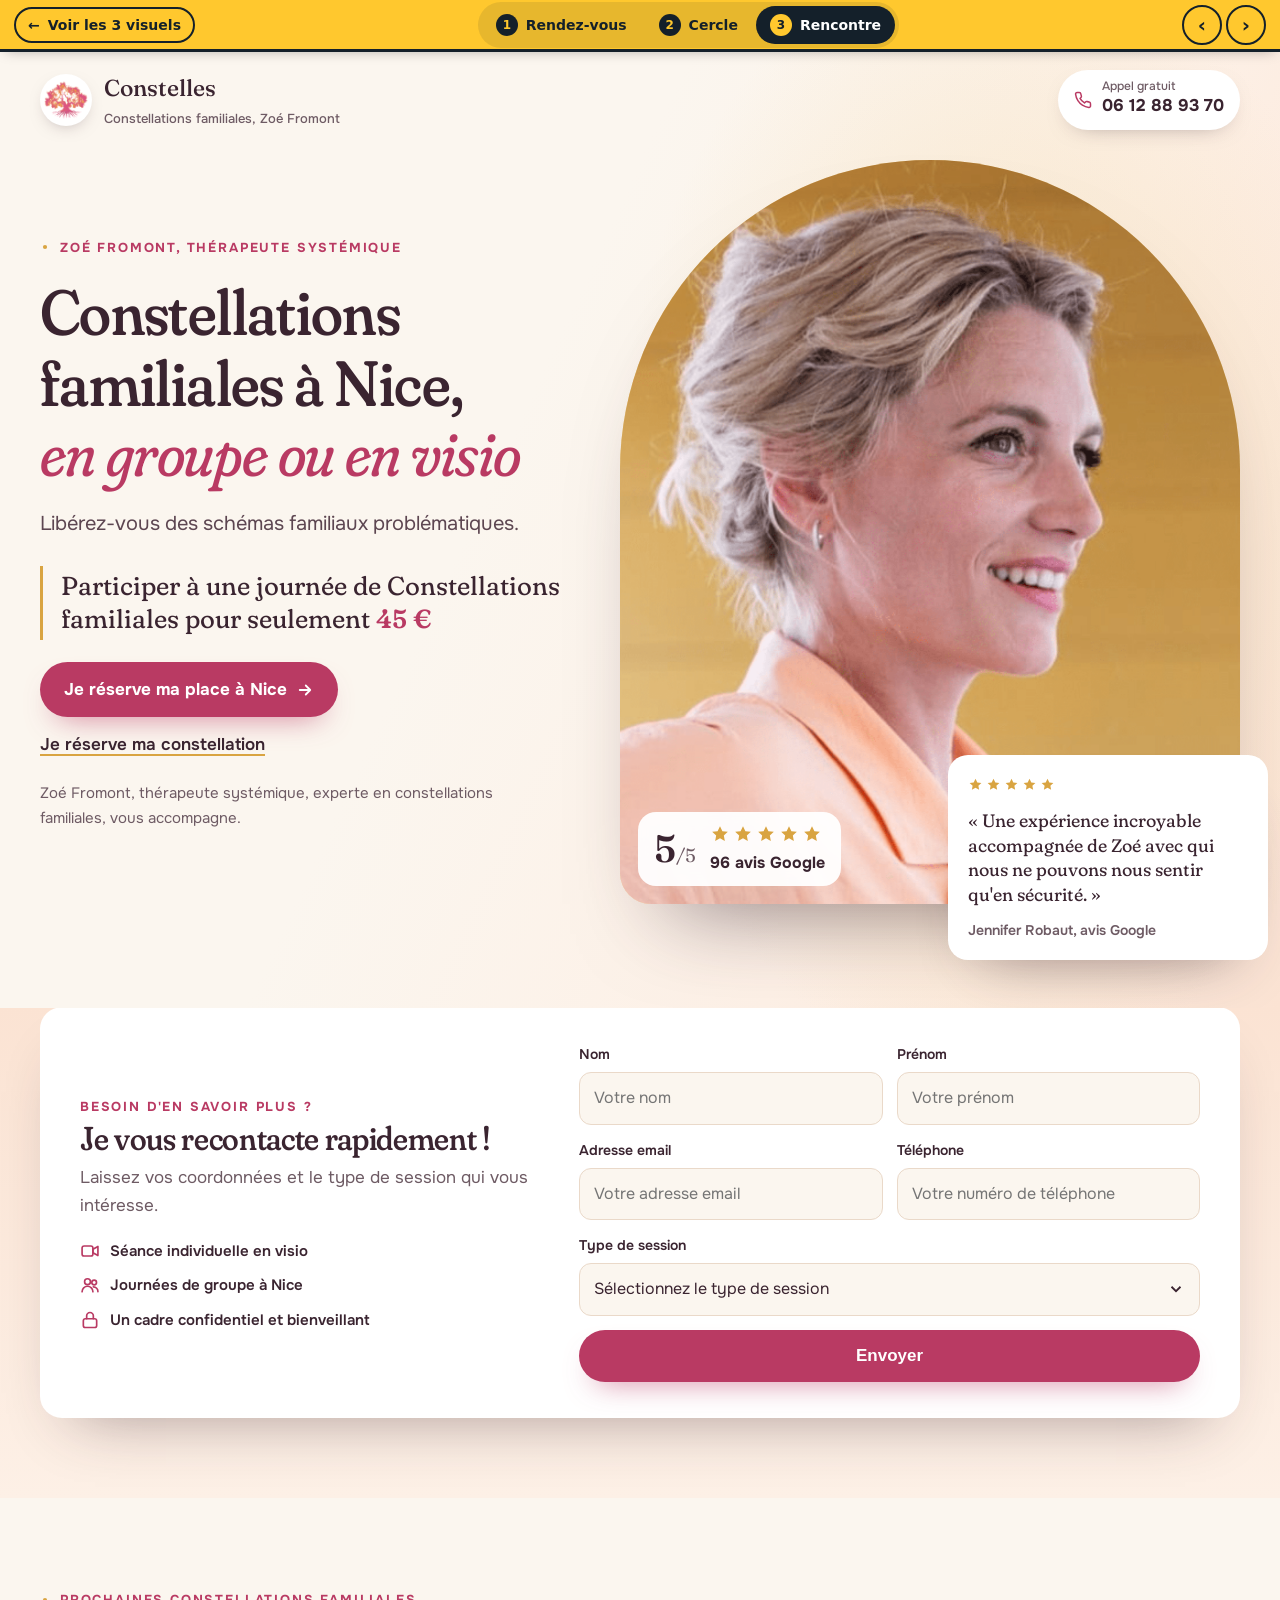
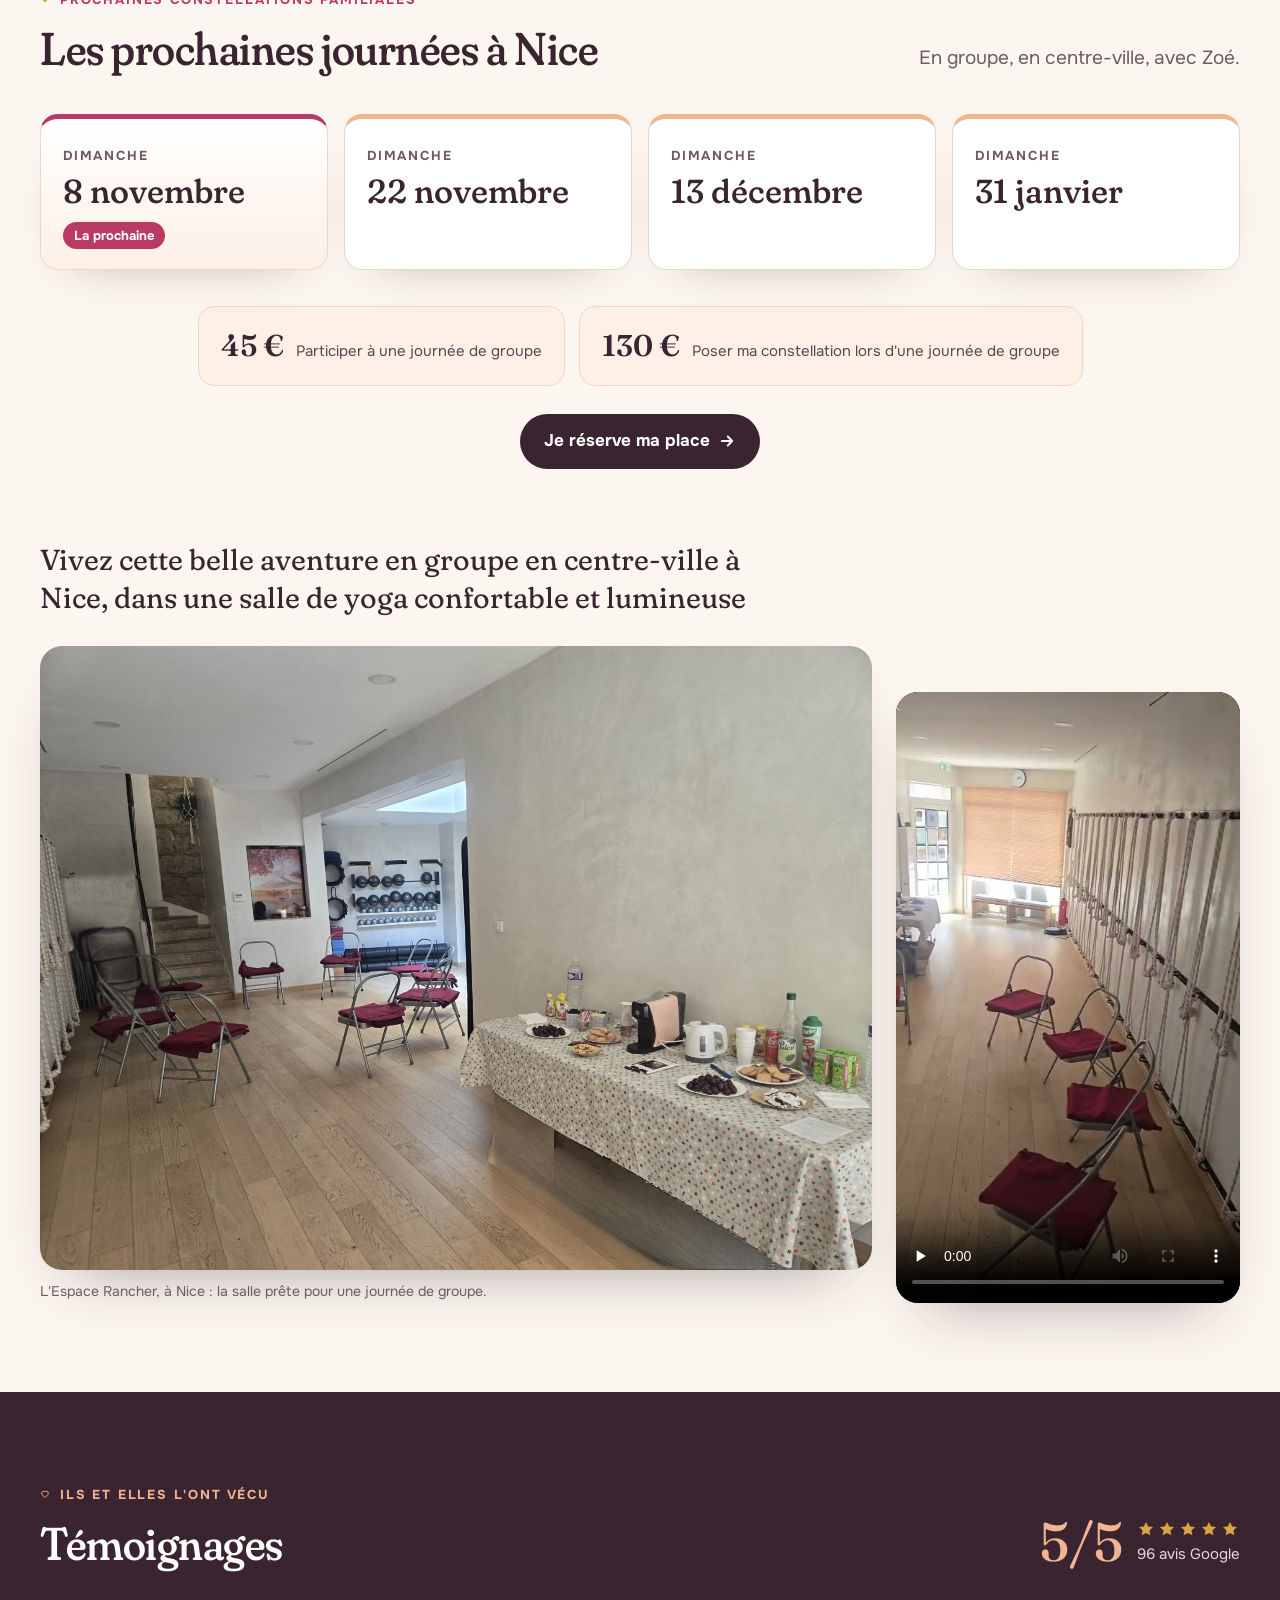
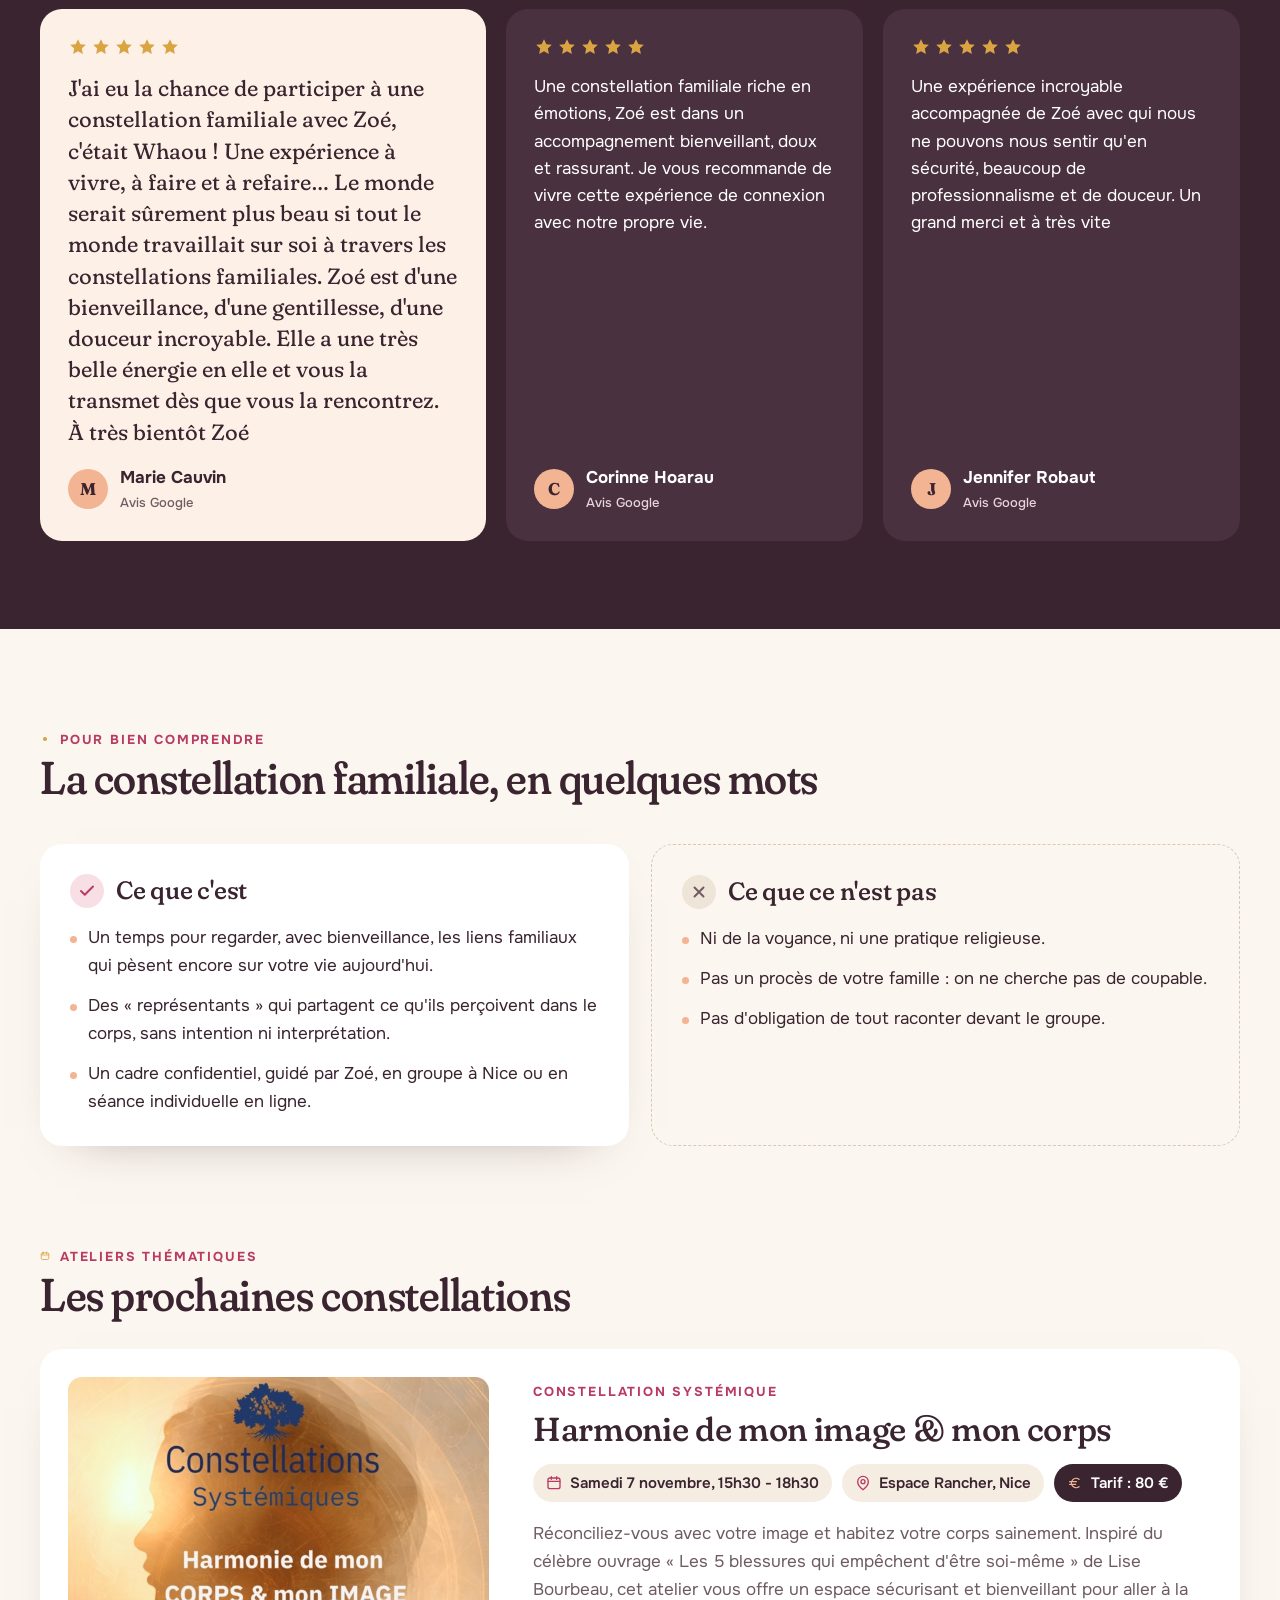
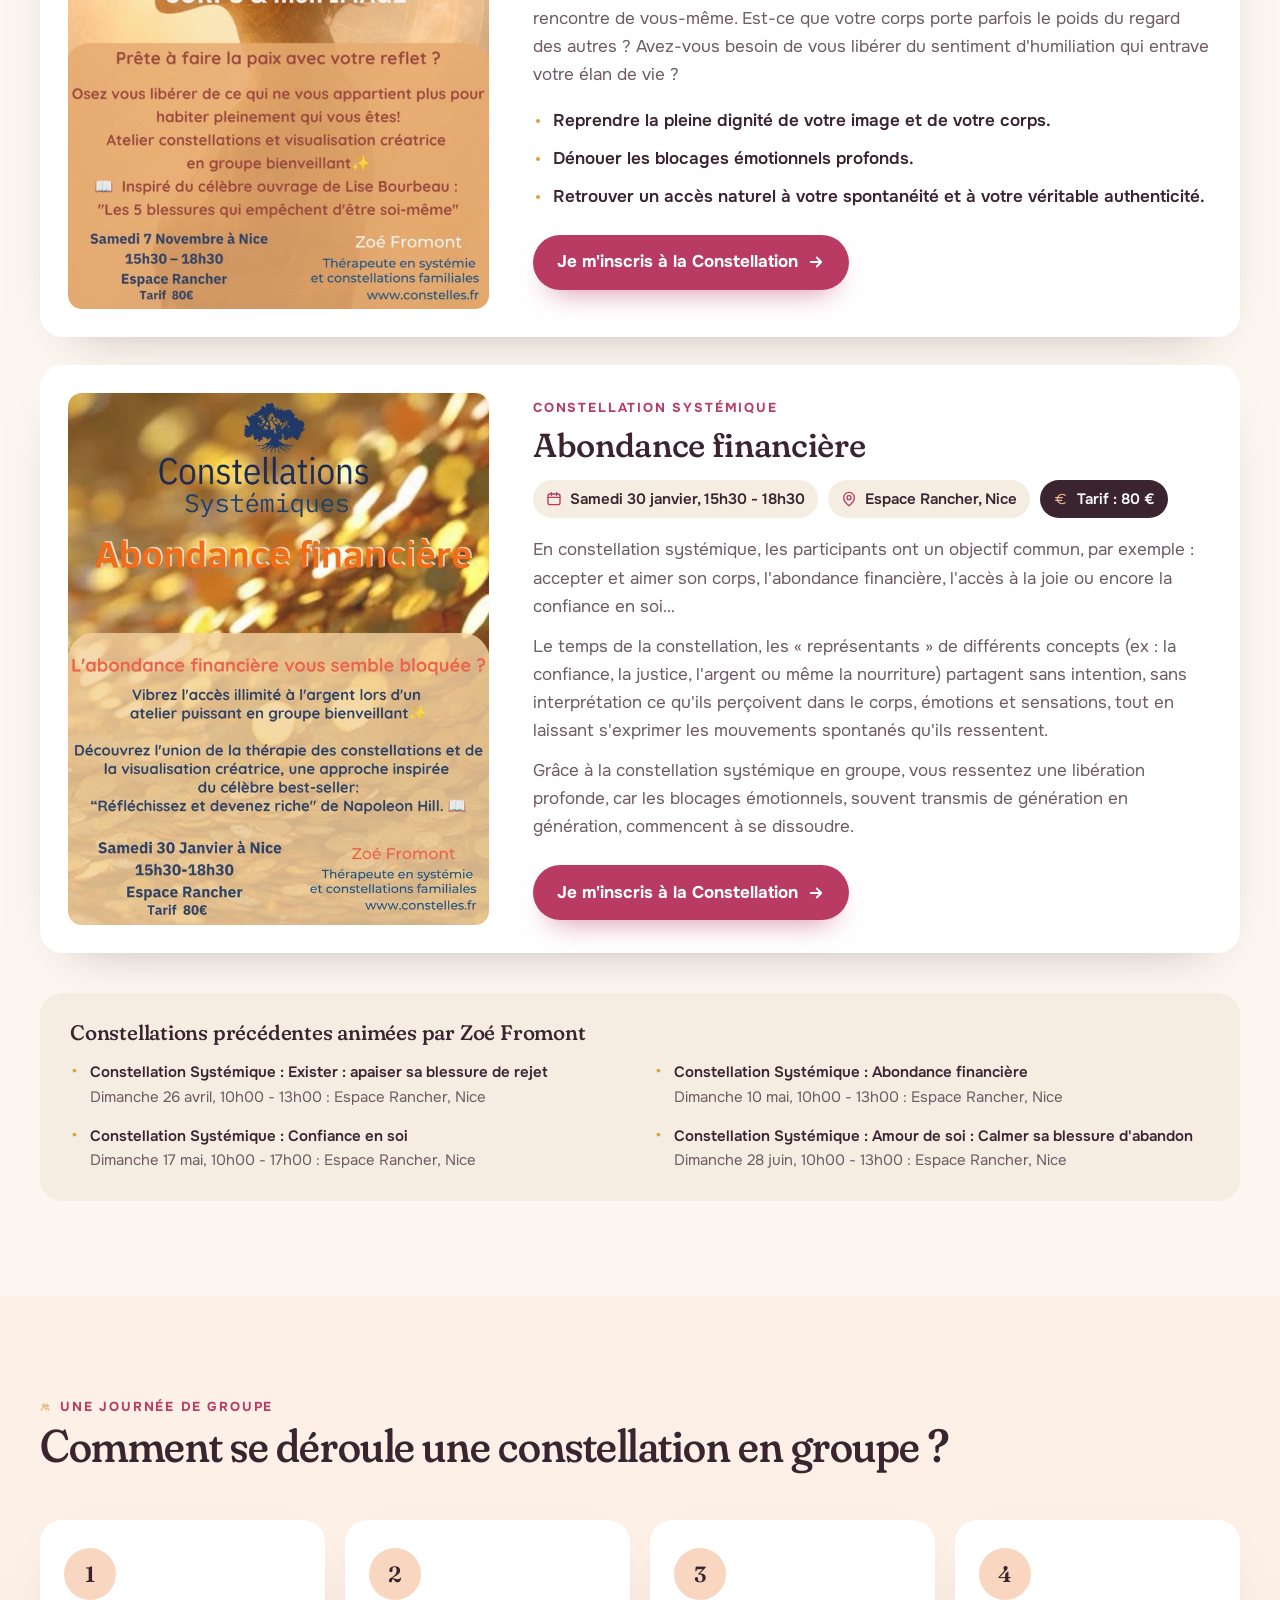
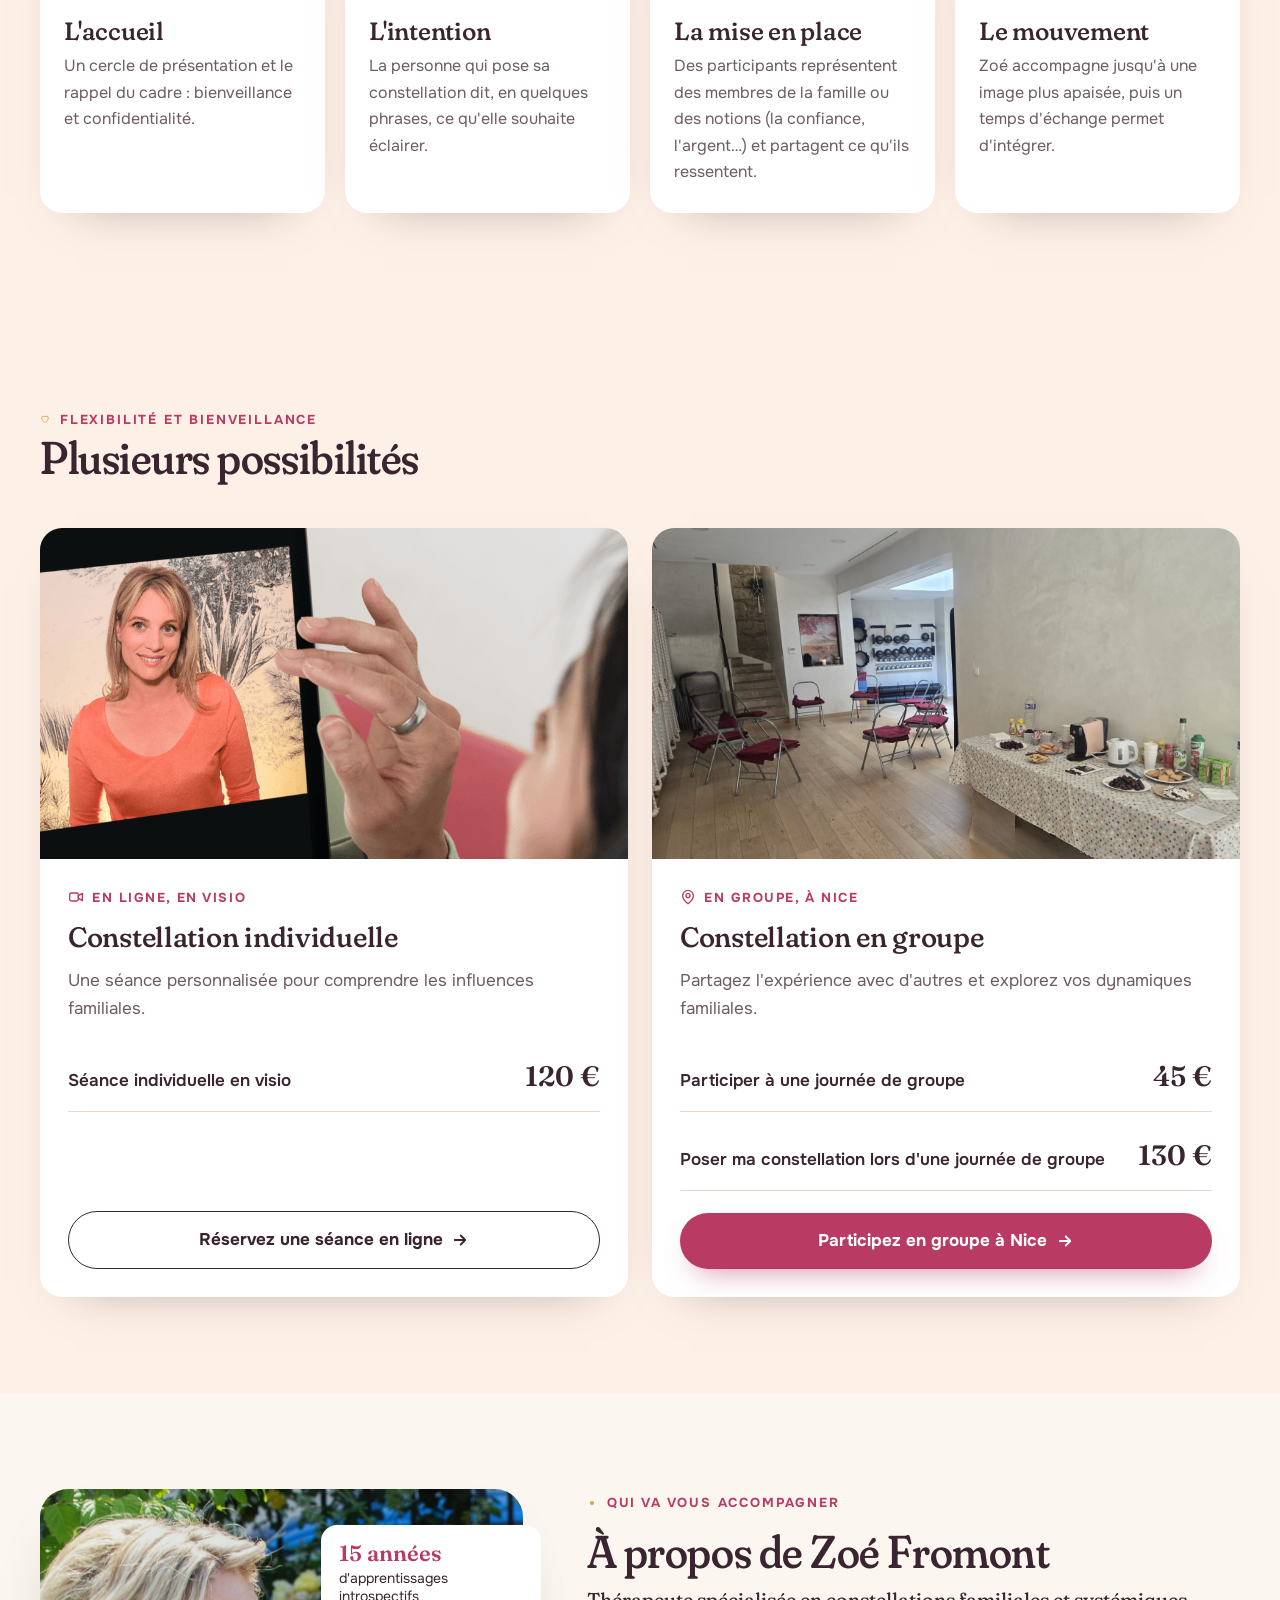
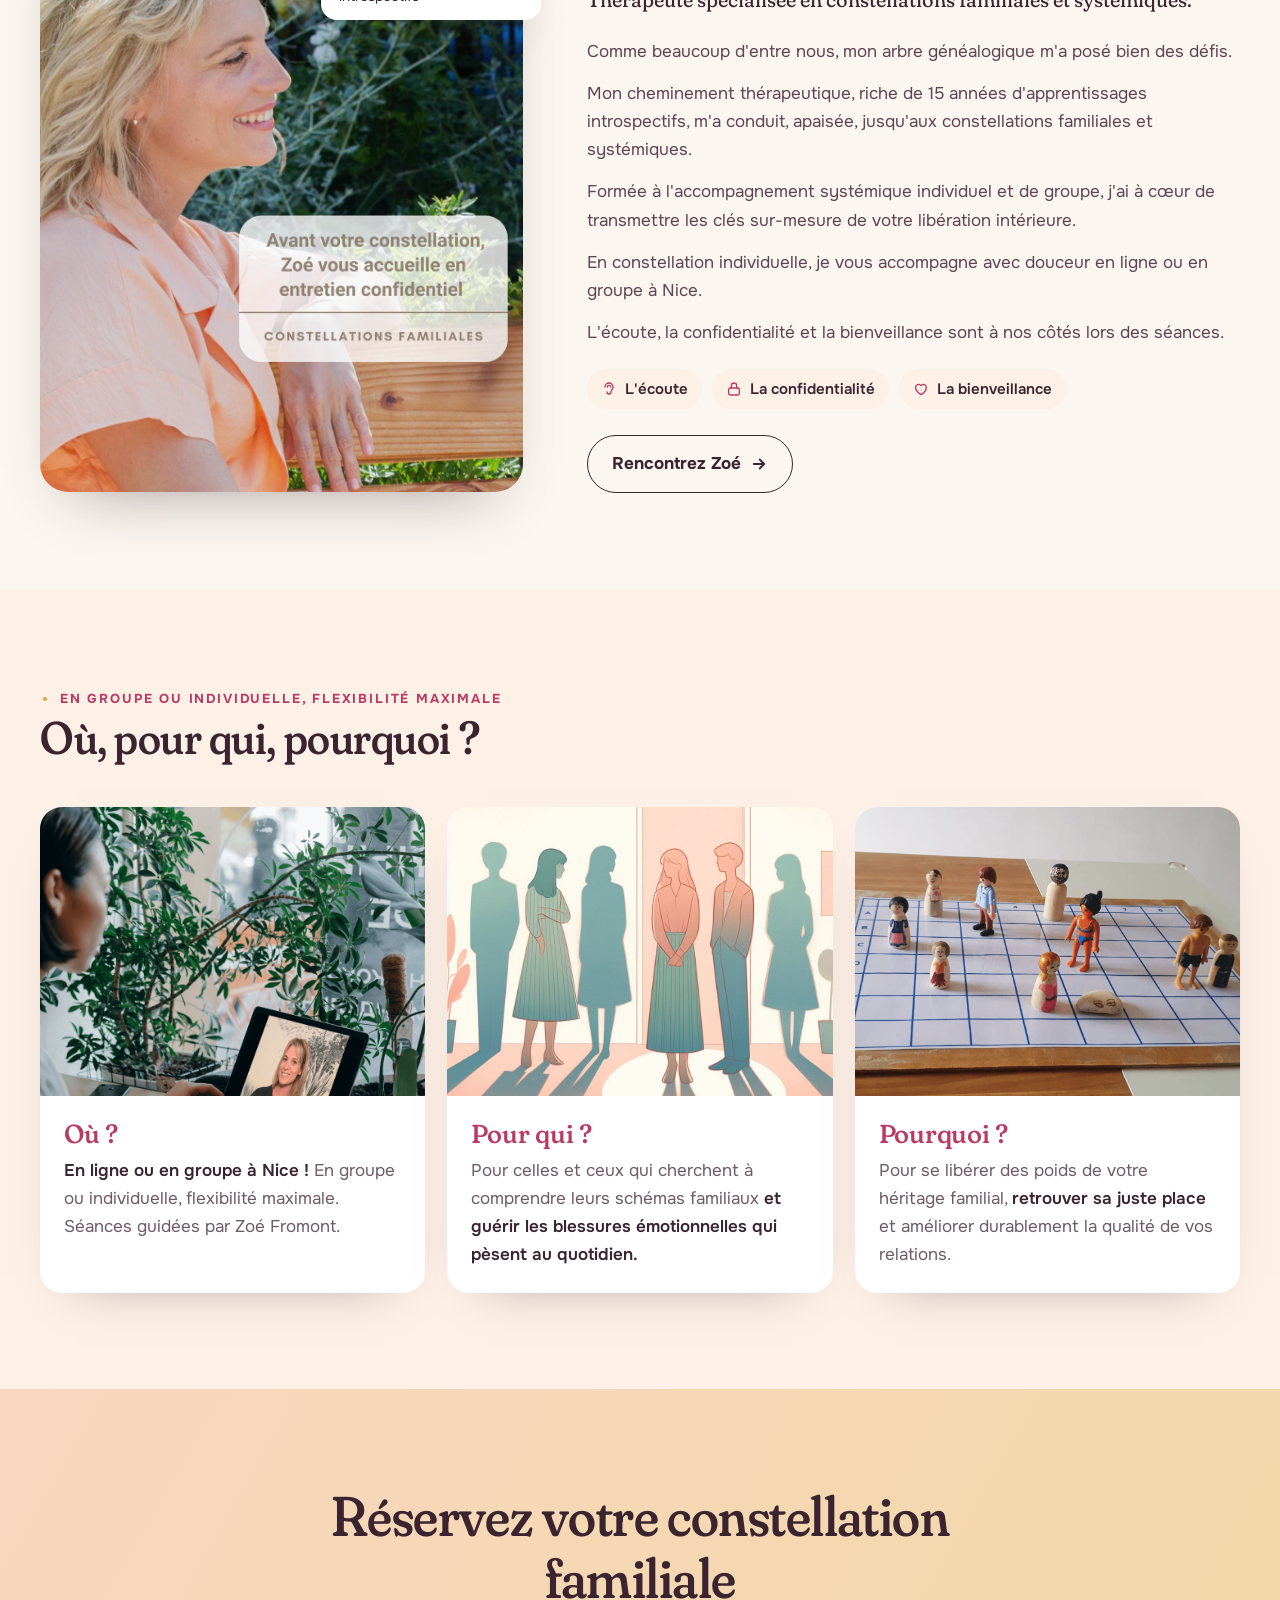
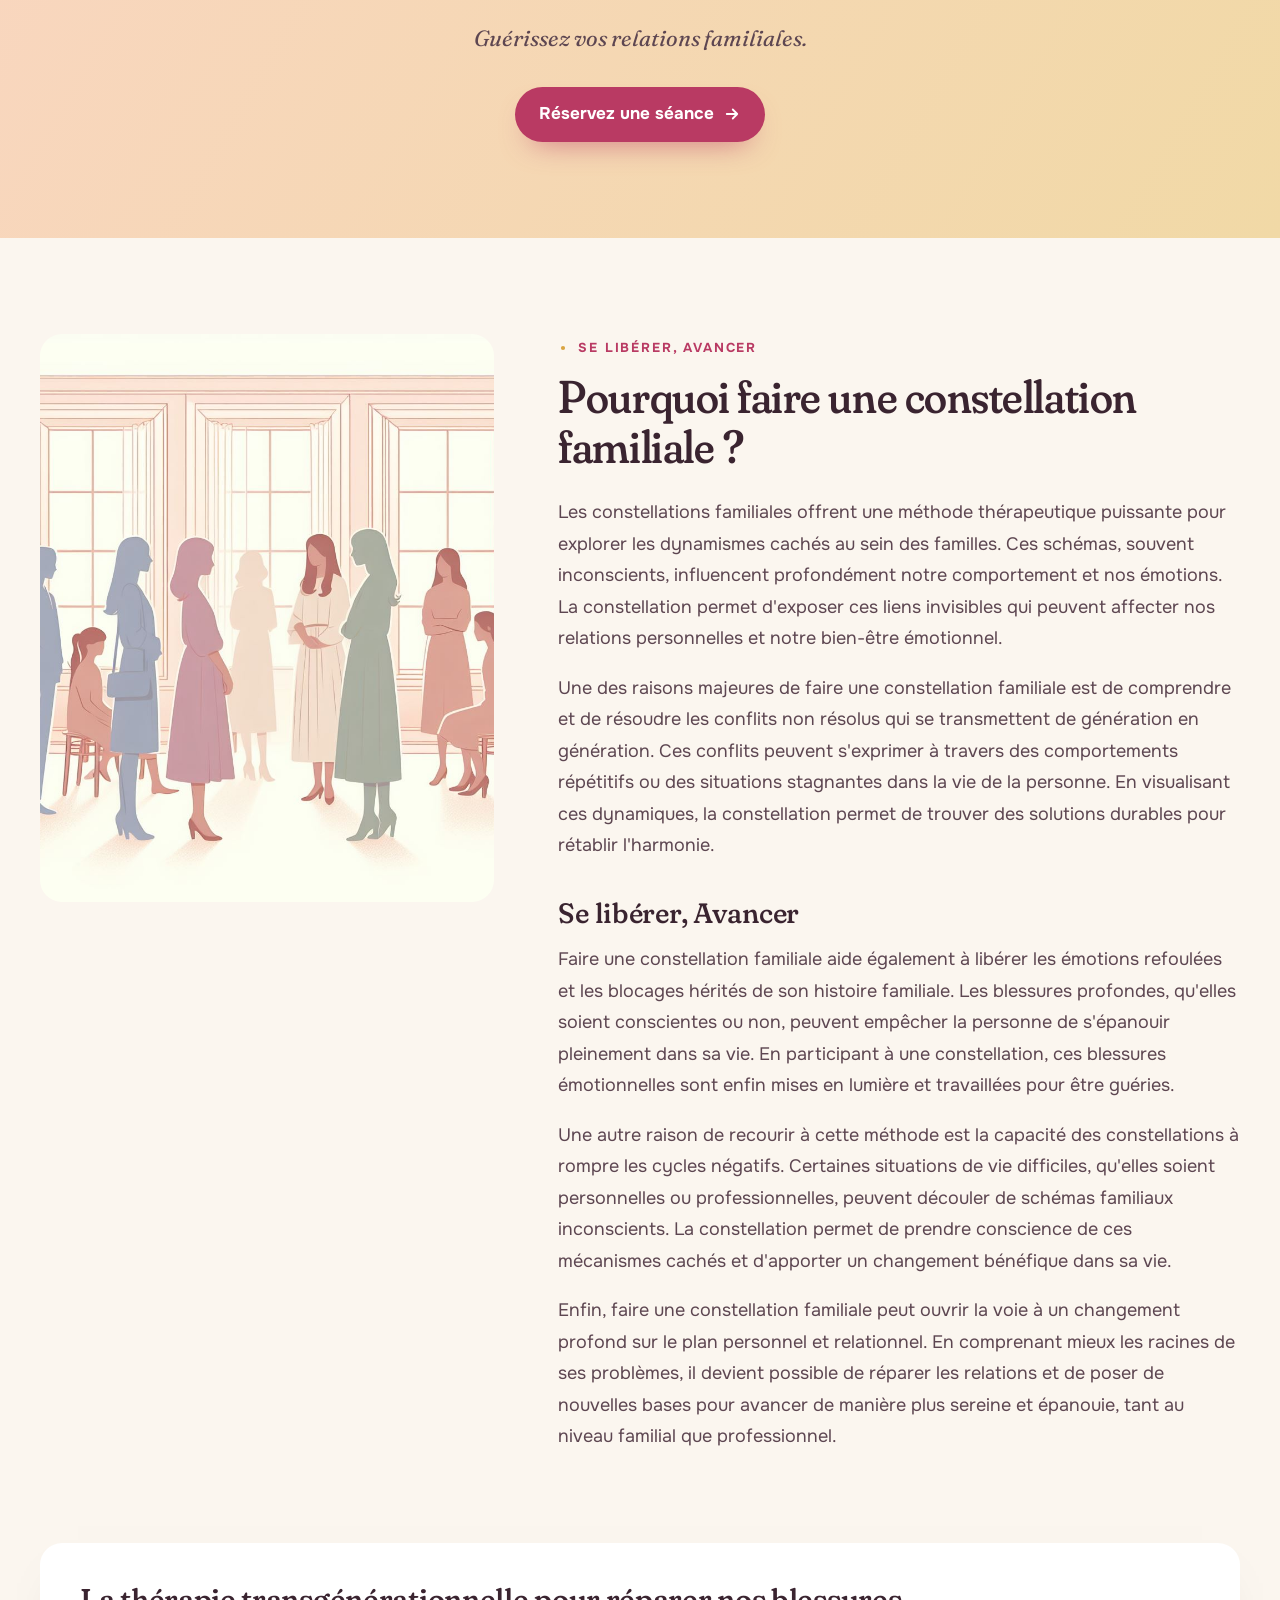
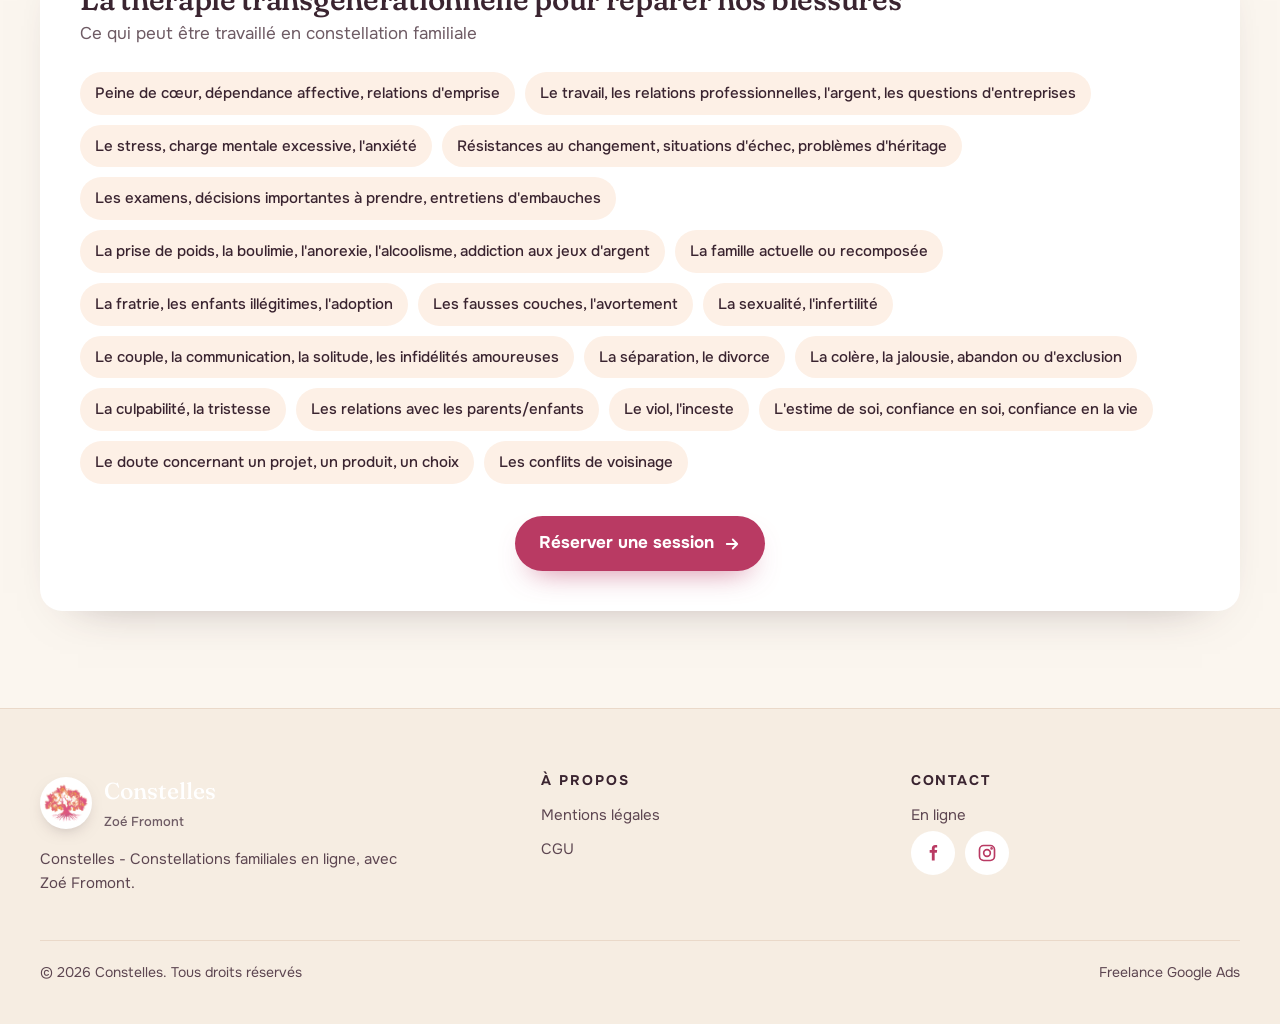
==== maquette-3-rencontre.html @ b5b3cd4c "Trois visuels pour la refonte de la page Constelles (Rendez-vous, Cercle, Rencontre) Co-Authored-By:" ====
<!DOCTYPE html>
<html lang="fr">
<head>
<meta charset="utf-8">
<meta name="viewport" content="width=device-width, initial-scale=1">
<title>Constellation familiale à Nice et en visio | Zoé Fromont</title>
<meta name="description" content="Journées de constellations familiales à Nice dès 45 €, ou séance individuelle en visio. Zoé Fromont, thérapeute systémique, 96 avis Google. Prochaine date : 8 novembre.">
<meta name="robots" content="noindex, nofollow">
<meta name="copyright" content="Maquette (c) Sylvain Caron 2026.">
<link rel="canonical" href="https://constelles-familiales.fr/">
<meta property="og:type" content="website">
<meta property="og:locale" content="fr_FR">
<meta property="og:title" content="Constellations familiales à Nice, en groupe ou en visio">
<meta property="og:description" content="Journées de groupe à Nice dès 45 €, séance individuelle en visio. Zoé Fromont, 96 avis Google.">
<meta property="og:image" content="https://constelles-familiales.fr/assets/images/client/salle-espace-rancher-nice.jpg">
<meta property="og:url" content="https://constelles-familiales.fr/">
<link rel="preconnect" href="https://fonts.googleapis.com">
<link rel="preconnect" href="https://fonts.gstatic.com" crossorigin>
<link href="https://fonts.googleapis.com/css2?family=Fraunces:opsz,wght,SOFT@9..144,400..600,50..100&family=Onest:wght@400;500;600;700&display=swap" rel="stylesheet">
<link rel="stylesheet" href="assets/barre.css">
<script type="application/ld+json">
{
  "@context": "https://schema.org",
  "@graph": [
    {
      "@type": "ProfessionalService",
      "@id": "https://constelles-familiales.fr/#service",
      "name": "Constelles, constellations familiales avec Zoé Fromont",
      "url": "https://constelles-familiales.fr/",
      "telephone": "+33612889370",
      "image": "https://constelles-familiales.fr/assets/images/client/zoe.png",
      "logo": "https://constelles-familiales.fr/assets/images/client/consetelleslogo.png",
      "areaServed": "Nice",
      "address": {"@type": "PostalAddress", "addressLocality": "Nice", "addressCountry": "FR"},
      "founder": {"@id": "https://constelles-familiales.fr/#zoe"},
      "aggregateRating": {"@type": "AggregateRating", "ratingValue": "5", "bestRating": "5", "reviewCount": "96"},
      "sameAs": ["https://www.facebook.com/profile.php?id=61559106442957", "https://www.instagram.com/constellationzoefromont/"]
    },
    {
      "@type": "Person",
      "@id": "https://constelles-familiales.fr/#zoe",
      "name": "Zoé Fromont",
      "jobTitle": "Thérapeute systémique, constellations familiales et systémiques",
      "image": "https://constelles-familiales.fr/assets/images/client/zoe.png"
    },
    {"@type": "Event", "name": "Journée de constellations familiales à Nice", "startDate": "2026-11-08", "eventAttendanceMode": "https://schema.org/OfflineEventAttendanceMode", "eventStatus": "https://schema.org/EventScheduled", "location": {"@type": "Place", "name": "Espace Rancher", "address": {"@type": "PostalAddress", "addressLocality": "Nice", "addressCountry": "FR"}}, "organizer": {"@id": "https://constelles-familiales.fr/#zoe"}, "offers": [{"@type": "Offer", "name": "Participer à une journée de groupe", "price": "45", "priceCurrency": "EUR", "url": "https://tally.so/r/wAJOzz"}, {"@type": "Offer", "name": "Poser ma constellation lors d'une journée de groupe", "price": "130", "priceCurrency": "EUR", "url": "https://tally.so/r/wAJOzz"}]},
    {"@type": "Event", "name": "Journée de constellations familiales à Nice", "startDate": "2026-11-22", "eventAttendanceMode": "https://schema.org/OfflineEventAttendanceMode", "eventStatus": "https://schema.org/EventScheduled", "location": {"@type": "Place", "name": "Espace Rancher", "address": {"@type": "PostalAddress", "addressLocality": "Nice", "addressCountry": "FR"}}, "organizer": {"@id": "https://constelles-familiales.fr/#zoe"}, "offers": [{"@type": "Offer", "price": "45", "priceCurrency": "EUR", "url": "https://tally.so/r/wAJOzz"}, {"@type": "Offer", "price": "130", "priceCurrency": "EUR", "url": "https://tally.so/r/wAJOzz"}]},
    {"@type": "Event", "name": "Journée de constellations familiales à Nice", "startDate": "2026-12-13", "eventAttendanceMode": "https://schema.org/OfflineEventAttendanceMode", "eventStatus": "https://schema.org/EventScheduled", "location": {"@type": "Place", "name": "Espace Rancher", "address": {"@type": "PostalAddress", "addressLocality": "Nice", "addressCountry": "FR"}}, "organizer": {"@id": "https://constelles-familiales.fr/#zoe"}, "offers": [{"@type": "Offer", "price": "45", "priceCurrency": "EUR", "url": "https://tally.so/r/wAJOzz"}, {"@type": "Offer", "price": "130", "priceCurrency": "EUR", "url": "https://tally.so/r/wAJOzz"}]},
    {"@type": "Event", "name": "Journée de constellations familiales à Nice", "startDate": "2027-01-31", "eventAttendanceMode": "https://schema.org/OfflineEventAttendanceMode", "eventStatus": "https://schema.org/EventScheduled", "location": {"@type": "Place", "name": "Espace Rancher", "address": {"@type": "PostalAddress", "addressLocality": "Nice", "addressCountry": "FR"}}, "organizer": {"@id": "https://constelles-familiales.fr/#zoe"}, "offers": [{"@type": "Offer", "price": "45", "priceCurrency": "EUR", "url": "https://tally.so/r/wAJOzz"}, {"@type": "Offer", "price": "130", "priceCurrency": "EUR", "url": "https://tally.so/r/wAJOzz"}]},
    {"@type": "Event", "name": "Constellation systémique : Harmonie de mon image et mon corps", "startDate": "2026-11-07T15:30:00+01:00", "endDate": "2026-11-07T18:30:00+01:00", "eventAttendanceMode": "https://schema.org/OfflineEventAttendanceMode", "eventStatus": "https://schema.org/EventScheduled", "image": "https://constelles-familiales.fr/assets/images/client/harmonie-image-corps-2026-11-07.jpg", "location": {"@type": "Place", "name": "Espace Rancher", "address": {"@type": "PostalAddress", "addressLocality": "Nice", "addressCountry": "FR"}}, "organizer": {"@id": "https://constelles-familiales.fr/#zoe"}, "offers": {"@type": "Offer", "price": "80", "priceCurrency": "EUR", "url": "https://tally.so/r/mOde2Y"}},
    {"@type": "Event", "name": "Constellation systémique : Abondance financière", "startDate": "2027-01-30T15:30:00+01:00", "endDate": "2027-01-30T18:30:00+01:00", "eventAttendanceMode": "https://schema.org/OfflineEventAttendanceMode", "eventStatus": "https://schema.org/EventScheduled", "image": "https://constelles-familiales.fr/assets/images/client/abondance-financiere-2027-01-30.jpg", "location": {"@type": "Place", "name": "Espace Rancher", "address": {"@type": "PostalAddress", "addressLocality": "Nice", "addressCountry": "FR"}}, "organizer": {"@id": "https://constelles-familiales.fr/#zoe"}, "offers": {"@type": "Offer", "price": "80", "priceCurrency": "EUR", "url": "https://tally.so/r/mOde2Y"}}
  ]
}
</script>
<style>
:root{
  --creme:#fbf6ef;--creme-2:#f6ede2;--peche-clair:#fdf0e6;--peche:#f3b493;--peche-2:#f9d6c0;--or:#d9a441;--or-clair:#f1d9a6;
  --encre:#3a2430;--encre-2:#5d4651;--gris:#6e5b64;--trait:#ead9c9;--brun:#3a2430;--brun-2:#4a3140;
  --rose-fonce:#b93a63;--rose-hover:#a12f55;--rose-pale:#f8dfe6;
  --display:'Fraunces',Georgia,serif;--body:'Onest',system-ui,-apple-system,sans-serif;
  --r:22px;--ombre:0 30px 60px -34px rgba(58,36,48,.45);--ombre-douce:0 20px 50px -38px rgba(58,36,48,.55)
}
*{box-sizing:border-box;margin:0;padding:0}
html{scroll-behavior:smooth;overflow-x:clip}
body{font-family:var(--body);background:var(--creme);color:var(--encre);font-size:17px;line-height:1.65;-webkit-font-smoothing:antialiased;overflow-x:clip}
img,video{display:block;max-width:100%;height:auto}
a{color:inherit}
h1,h2,h3{font-family:var(--display);font-weight:500;font-variation-settings:"SOFT" 100,"opsz" 96;line-height:1.1;letter-spacing:-.01em;color:var(--encre)}
h2{font-size:clamp(30px,3.6vw,46px)}
h3{font-size:clamp(21px,2vw,25px);font-variation-settings:"SOFT" 100,"opsz" 36}
.wrap{width:min(1200px,100% - 32px);margin-inline:auto}
.etroit{width:min(760px,100% - 32px);margin-inline:auto}
:focus-visible{outline:3px solid var(--rose-fonce);outline-offset:3px;border-radius:6px}
.kicker{display:inline-flex;align-items:center;gap:10px;font-weight:700;font-size:13px;letter-spacing:.14em;text-transform:uppercase;color:var(--rose-fonce)}
.kicker svg{width:10px;height:10px;color:var(--or)}
.chapo{font-size:19px;color:var(--gris);max-width:58ch}

/* Boutons */
.btn{display:inline-flex;align-items:center;justify-content:center;gap:.55rem;min-height:52px;padding:.85rem 1.5rem;border-radius:999px;font-weight:700;font-size:17px;text-decoration:none;cursor:pointer;border:0;transition:transform .2s,box-shadow .2s,background .2s;text-align:center}
.btn svg{width:18px;height:18px;flex:none}
.btn:hover{transform:translateY(-2px)}
.btn-rose{background:var(--rose-fonce);color:#fff;box-shadow:0 14px 30px -16px rgba(185,58,99,.75)}
.btn-rose:hover{background:var(--rose-hover)}
.btn-or{background:var(--encre);color:#fff}
.btn-or:hover{background:#2a1922;box-shadow:0 16px 34px -16px rgba(58,36,48,.7)}
.btn-fin{background:transparent;color:var(--encre);border:1.5px solid var(--encre)}
.btn-fin:hover{background:var(--encre);color:#fff}
.etoiles{display:inline-flex;gap:3px;color:var(--or)}
.etoiles svg{width:20px;height:20px}

/* ---------- HERO ---------- */
.hero{position:relative;overflow:hidden;background:linear-gradient(115deg,var(--creme) 0%,var(--creme) 40%,var(--peche-clair) 70%,#fbe3d3 100%)}
.hero::before{content:"";position:absolute;right:-8%;top:-12%;width:60%;height:120%;background:radial-gradient(closest-side,rgba(241,217,166,.55),transparent);pointer-events:none}
.entete{position:relative;display:flex;align-items:center;justify-content:space-between;gap:16px;padding:18px 0}
.marque{display:flex;align-items:center;gap:12px;text-decoration:none}
.marque img{width:52px;height:52px;border-radius:50%;background:#fff;padding:4px;box-shadow:0 6px 18px -10px rgba(58,36,48,.5)}
.marque b{font-family:var(--display);font-weight:500;font-size:23px}
.marque span{display:block;font-size:13px;color:var(--gris);font-weight:500}
.tel{white-space:nowrap;display:inline-flex;align-items:center;gap:10px;text-decoration:none;font-weight:700;padding:10px 16px;border-radius:999px;background:#fff;box-shadow:0 8px 24px -16px rgba(58,36,48,.6);transition:background .2s}
.tel:hover{background:var(--peche-2)}
.tel svg{width:18px;height:18px;color:var(--rose-fonce)}
.tel small{display:block;font-size:12px;font-weight:500;color:var(--gris);line-height:1}
.hero-grille{position:relative;display:grid;grid-template-columns:.92fr 1.08fr;gap:48px;align-items:center;padding:12px 0 104px}
.hero h1{font-size:clamp(40px,5vw,66px);margin:16px 0 18px;max-width:15ch;text-wrap:balance}
.hero h1 em{font-style:italic;font-weight:400;color:var(--rose-fonce)}
.accroche{font-size:20px;color:var(--encre-2);max-width:42ch}
.offre{border-left:3px solid var(--or);padding:4px 0 4px 18px;margin:26px 0 22px}
.offre p{font-family:var(--display);font-size:clamp(21px,2.1vw,26px);line-height:1.28;font-variation-settings:"SOFT" 100,"opsz" 36}
.offre p strong{color:var(--rose-fonce);font-weight:600;white-space:nowrap}
.actions{display:flex;flex-wrap:wrap;gap:14px 18px;align-items:center}
.lien-doux{font-weight:600;color:var(--encre);text-underline-offset:4px;text-decoration-color:var(--or);text-decoration-thickness:2px}
.lien-doux:hover{color:var(--rose-fonce)}
.qui{margin-top:22px;font-size:15px;color:var(--gris);max-width:46ch}

.portrait{position:relative;justify-self:end;width:100%;max-width:620px}
.portrait .cadre{position:relative;border-radius:320px 320px 32px 32px;overflow:hidden;aspect-ratio:5/6;background:var(--or-clair);box-shadow:0 50px 90px -50px rgba(58,36,48,.6)}
.portrait .cadre > img{width:100%;height:100%;object-fit:cover;object-position:30% 22%;transform:scale(1.08);transform-origin:30% 30%}
.preuve{position:absolute;left:18px;top:auto;bottom:18px;z-index:2}
.note{display:flex;align-items:center;gap:14px;padding:12px 16px;border-radius:18px;background:rgba(255,255,255,.94);box-shadow:var(--ombre);backdrop-filter:blur(6px)}
.note .chiffre{font-family:var(--display);font-size:38px;line-height:1;color:var(--encre);font-weight:600}
.note .chiffre small{font-size:19px;color:var(--gris);font-weight:400}
.note p{font-size:15px;color:var(--gris);line-height:1.3}
.note p b{display:block;color:var(--encre);font-size:16px}
.citation{position:absolute;right:-28px;bottom:-56px;width:min(320px,60%);background:#fff;color:var(--encre);border-radius:20px;padding:18px 20px 16px;box-shadow:var(--ombre);z-index:2}
.citation .etoiles svg{width:15px;height:15px}
.citation blockquote{font-family:var(--display);font-size:18px;line-height:1.38;margin:8px 0;font-variation-settings:"SOFT" 100,"opsz" 24}
.citation cite{font-style:normal;font-size:14px;color:var(--gris);font-weight:600}

/* Formulaire */
.zone-form{background:linear-gradient(180deg,#fbe3d3 0%,var(--peche-clair) 100%);padding:0 0 80px}
.hero + .zone-form{margin-top:-1px}
.carte-form{display:grid;grid-template-columns:.85fr 1.15fr;gap:40px;align-items:center;background:#fff;border-radius:var(--r);padding:36px 40px;box-shadow:var(--ombre)}
.carte-form h2{font-size:clamp(26px,2.6vw,34px)}
.carte-form .intro p{color:var(--gris);margin-top:8px}
.carte-form .intro ul{list-style:none;margin-top:18px;display:grid;gap:10px}
.carte-form .intro li{display:flex;gap:10px;align-items:flex-start;font-weight:600;font-size:15px}
.carte-form .intro li svg{width:20px;height:20px;color:var(--rose-fonce);flex:none;margin-top:2px}
.form-style-1{display:grid;grid-template-columns:1fr 1fr;gap:14px}
.champ{display:grid;gap:6px}
.champ.large{grid-column:1/-1}
.champ label{font-size:14px;font-weight:600}
.champ input,.champ select{font:inherit;font-size:16px;width:100%;min-height:50px;padding:12px 14px;border-radius:12px;border:1.5px solid var(--trait);background:var(--creme);color:var(--encre);transition:border-color .2s,box-shadow .2s,background .2s}
.champ select{appearance:none;background-image:url("data:image/svg+xml,%3Csvg xmlns='http://www.w3.org/2000/svg' viewBox='0 0 24 24' fill='none' stroke='%233a2430' stroke-width='2.4'%3E%3Cpath d='m6 9 6 6 6-6'/%3E%3C/svg%3E");background-repeat:no-repeat;background-position:right 14px center;background-size:18px;padding-right:42px;cursor:pointer}
.champ input:focus,.champ select:focus{outline:none;background:#fff;border-color:var(--rose-fonce);box-shadow:0 0 0 4px rgba(185,58,99,.15)}
.pot{position:absolute;left:-9999px;width:1px;height:1px;overflow:hidden}
.form-style-1 .btn{grid-column:1/-1;width:100%}

/* ---------- DATES ---------- */
.dates{background:var(--creme);padding:88px 0}
.tete{display:flex;justify-content:space-between;align-items:flex-end;gap:24px;flex-wrap:wrap;margin-bottom:40px}
.tete h2{margin-top:10px}
.frise{display:grid;grid-template-columns:repeat(4,1fr);gap:16px;list-style:none}
.frise li{position:relative;background:#fff;border-radius:18px;padding:22px 22px 20px;border:1px solid var(--trait);box-shadow:var(--ombre-douce);border-top:5px solid var(--peche)}
.frise li:first-child{border-top-color:var(--rose-fonce);background:linear-gradient(180deg,#fff,var(--peche-clair))}
.frise .jour{font-size:13px;font-weight:700;letter-spacing:.14em;text-transform:uppercase;color:var(--gris)}
.frise .date{font-family:var(--display);font-weight:500;font-size:clamp(26px,2.6vw,34px);line-height:1.1;display:block;margin-top:4px;font-variation-settings:"SOFT" 100,"opsz" 48}
.frise .badge{display:inline-block;margin-top:12px;font-size:13px;font-weight:700;color:#fff;background:var(--rose-fonce);padding:3px 11px;border-radius:999px}
.tarifs{display:flex;justify-content:center;gap:14px;flex-wrap:wrap;margin:36px 0 0}
.tarif{display:flex;align-items:baseline;gap:12px;padding:14px 22px;border-radius:16px;background:var(--peche-clair);border:1px solid var(--peche-2)}
.tarif b{font-family:var(--display);font-weight:600;font-size:30px;color:var(--encre);white-space:nowrap}
.tarif span{font-size:15px;color:var(--encre-2)}
.cta-centre{display:flex;justify-content:center;margin-top:28px}
.salle{display:grid;grid-template-columns:1.5fr .62fr;gap:24px;align-items:end;margin-top:72px}
.salle .phrase{grid-column:1/-1;font-family:var(--display);font-size:clamp(22px,2.3vw,29px);line-height:1.3;max-width:40ch;margin-bottom:6px;text-wrap:balance;font-variation-settings:"SOFT" 100,"opsz" 36}
.salle figure{border-radius:var(--r);overflow:hidden;box-shadow:var(--ombre)}
.salle figure img{width:100%;aspect-ratio:4/3;object-fit:cover}
.salle .video{border-radius:var(--r);overflow:hidden;box-shadow:var(--ombre);background:#000}
.salle .video video{width:100%;aspect-ratio:478/850;object-fit:cover}
.legende{font-size:14px;color:var(--gris);margin-top:10px}

/* ---------- TÉMOIGNAGES (seule section foncée) ---------- */
.temoins{background:var(--brun);color:#fff;padding:88px 0}
.temoins h2{color:#fff}
.temoins .kicker{color:var(--peche)}
.temoins .kicker svg{color:var(--peche)}
.score{display:flex;align-items:center;gap:14px}
.score b{font-family:var(--display);font-weight:500;font-size:54px;line-height:1;color:var(--peche)}
.score > span{font-size:15px;color:#e6d6dc;line-height:1.35}
.score .etoiles svg{width:18px;height:18px}
.avis{display:grid;grid-template-columns:1.25fr 1fr 1fr;gap:20px}
.avis figure{background:var(--brun-2);border-radius:var(--r);padding:28px;display:flex;flex-direction:column;gap:16px}
.avis figure:first-child{background:var(--peche-clair);color:var(--encre)}
.avis blockquote{font-size:17px;line-height:1.6}
.avis figure:first-child blockquote{font-family:var(--display);font-size:22px;line-height:1.42;font-variation-settings:"SOFT" 100,"opsz" 24}
.avis figcaption{margin-top:auto;display:flex;align-items:center;gap:12px;font-weight:700}
.avis figcaption i{width:40px;height:40px;border-radius:50%;display:grid;place-items:center;font-style:normal;font-family:var(--display);background:var(--peche);color:var(--encre)}
.avis figcaption small{display:block;font-weight:500;font-size:13px;color:#e6d6dc}
.avis figure:first-child figcaption small{color:var(--gris)}

/* ---------- SECTIONS CLAIRES ---------- */
.creme{background:var(--creme);padding:96px 0}
.clair{background:var(--peche-clair);padding:96px 0}
.duo{display:grid;grid-template-columns:1fr 1fr;gap:22px;margin-top:40px}
.colonne{border-radius:var(--r);padding:30px;background:#fff;box-shadow:var(--ombre-douce)}
.colonne.non{background:transparent;border:1.5px dashed #dcc7b4;box-shadow:none}
.colonne h3{display:flex;align-items:center;gap:12px;margin-bottom:16px}
.colonne h3 i{width:34px;height:34px;border-radius:50%;display:grid;place-items:center;flex:none}
.colonne h3 i svg{width:18px;height:18px}
.colonne.oui h3 i{background:var(--rose-pale);color:var(--rose-fonce)}
.colonne.non h3 i{background:#efe4d8;color:var(--gris)}
.colonne ul{list-style:none;display:grid;gap:12px}
.colonne li{padding-left:18px;position:relative}
.colonne li::before{content:"";position:absolute;left:0;top:.7em;width:7px;height:7px;border-radius:50%;background:var(--peche)}
.ateliers{margin-top:96px}
.atelier{display:grid;grid-template-columns:.62fr 1fr;gap:44px;align-items:start;background:#fff;border-radius:var(--r);padding:28px;margin-top:28px;box-shadow:var(--ombre-douce)}
.atelier figure{border-radius:14px;overflow:hidden}
.atelier figure img{width:100%;aspect-ratio:720/910;object-fit:cover}
.atelier .type{font-size:13px;font-weight:700;letter-spacing:.14em;text-transform:uppercase;color:var(--rose-fonce)}
.atelier h3{font-size:clamp(26px,2.6vw,34px);margin:6px 0 16px}
.infos{display:flex;flex-wrap:wrap;gap:10px;margin-bottom:18px;list-style:none}
.infos li{display:inline-flex;align-items:center;gap:8px;font-size:15px;font-weight:600;background:var(--creme-2);padding:7px 13px;border-radius:999px}
.infos svg{width:16px;height:16px;color:var(--rose-fonce)}
.infos .prix{background:var(--encre);color:#fff}
.infos .prix svg{color:var(--peche)}
.atelier p{color:var(--gris)}
.texte-atelier{display:grid;gap:12px;margin-bottom:24px}
.atelier .plus{list-style:none;display:grid;gap:10px;margin:18px 0 24px}
.atelier .plus li{display:flex;gap:10px;font-weight:600}
.atelier .plus svg{width:10px;height:10px;color:var(--or);flex:none;margin-top:9px}
.passees{margin-top:40px;background:var(--creme-2);border-radius:var(--r);padding:28px 30px}
.passees h3{font-size:21px;margin-bottom:16px}
.passees ul{list-style:none;display:grid;grid-template-columns:1fr 1fr;gap:14px 28px}
.passees li{font-size:15px;color:var(--gris);padding-left:20px;position:relative}
.passees li b{color:var(--encre);font-weight:600;display:block}
.passees li svg{position:absolute;left:0;top:6px;width:9px;height:9px;color:var(--or)}

/* ---------- DÉROULÉ ---------- */
.deroule{background:var(--peche-clair);padding:96px 0}
.etapes-boite{margin-top:48px}
.etapes{display:grid;grid-template-columns:repeat(4,1fr);gap:20px;list-style:none;counter-reset:e}
.etapes li{background:#fff;border-radius:var(--r);padding:28px 24px;box-shadow:var(--ombre-douce)}
.etapes .num{width:52px;height:52px;border-radius:50%;display:grid;place-items:center;font-family:var(--display);font-weight:600;font-size:22px;color:var(--encre);background:var(--peche-2);margin-bottom:18px}
.etapes h3{margin-bottom:8px}
.etapes p{color:var(--gris);font-size:16px}

/* ---------- FORMULES ---------- */
.formules{display:grid;grid-template-columns:1fr 1fr;gap:24px;margin-top:44px}
.formule{display:grid;grid-template-rows:auto 1fr;background:#fff;border-radius:var(--r);overflow:hidden;box-shadow:var(--ombre-douce)}
.formule figure{aspect-ratio:16/9;overflow:hidden}
.formule figure img{width:100%;height:100%;object-fit:cover}
.formule .corps{padding:28px;display:flex;flex-direction:column;gap:14px}
.formule .lieu{display:inline-flex;align-items:center;gap:8px;font-size:13px;font-weight:700;letter-spacing:.12em;text-transform:uppercase;color:var(--rose-fonce)}
.formule .lieu svg{width:16px;height:16px}
.formule h3{font-size:28px}
.formule p{color:var(--gris)}
.prixs{display:grid;gap:8px;margin:4px 0 8px;list-style:none}
.prixs li{display:flex;justify-content:space-between;align-items:baseline;gap:16px;padding:12px 0;border-bottom:1px solid var(--trait)}
.prixs li span{font-weight:600}
.prixs li b{font-family:var(--display);font-weight:600;font-size:28px;white-space:nowrap}
.formule .btn{margin-top:auto}

/* ---------- ZOÉ ---------- */
.zoe-grille{display:grid;grid-template-columns:.85fr 1.15fr;gap:64px;align-items:center}
.zoe-photo{position:relative}
.zoe-photo img{border-radius:28px;width:100%;aspect-ratio:4/5;object-fit:cover;box-shadow:var(--ombre)}
.zoe-photo .etiquette{position:absolute;right:-18px;top:36px;background:#fff;color:var(--encre);padding:14px 18px;border-radius:16px;font-size:14px;line-height:1.35;max-width:220px;box-shadow:var(--ombre)}
.zoe-photo .etiquette b{display:block;font-family:var(--display);font-weight:600;font-size:22px;color:var(--rose-fonce)}
.zoe-texte h2{margin:10px 0 6px}
.zoe-texte .titre-pro{font-family:var(--display);font-size:21px;color:var(--rose-fonce);margin-bottom:22px;font-variation-settings:"SOFT" 100,"opsz" 24}
.zoe-texte p{margin-bottom:14px;color:var(--encre-2)}
.zoe-texte p:first-of-type{font-size:20px;color:var(--encre)}
.valeurs{display:flex;flex-wrap:wrap;gap:10px;margin:22px 0 26px;list-style:none}
.valeurs li{display:inline-flex;align-items:center;gap:8px;padding:8px 14px;border-radius:999px;background:var(--peche-clair);font-weight:600;font-size:15px}
.valeurs svg{width:16px;height:16px;color:var(--rose-fonce)}

/* ---------- OÙ / POUR QUI / POURQUOI ---------- */
.about{background:var(--peche-clair);padding:96px 0}
.trio{display:grid;grid-template-columns:repeat(3,1fr);gap:22px;margin-top:44px}
.trio article{background:#fff;border-radius:var(--r);overflow:hidden;box-shadow:var(--ombre-douce)}
.trio figure{aspect-ratio:4/3;overflow:hidden}
.trio img{width:100%;height:100%;object-fit:cover}
.trio .corps{padding:24px}
.trio h3{color:var(--rose-fonce);font-size:26px;margin-bottom:8px}
.trio p{color:var(--gris)}
.trio p b{color:var(--encre);font-weight:600}

/* ---------- APPEL ---------- */
.appel{background:linear-gradient(120deg,var(--peche-2) 0%,var(--or-clair) 100%);text-align:center;padding:96px 0}
.appel h2{font-size:clamp(34px,4.4vw,56px)}
.appel p{font-size:22px;color:var(--encre-2);margin:12px 0 30px;font-family:var(--display);font-style:italic}

/* ---------- POURQUOI ---------- */
.long{display:grid;grid-template-columns:.8fr 1.2fr;gap:64px;align-items:start}
.long aside{position:sticky;top:24px}
.long aside img{border-radius:var(--r);width:100%;aspect-ratio:4/5;object-fit:cover}
.long .texte p{margin-bottom:18px;font-size:18px;line-height:1.75;color:var(--encre-2)}
.long .texte h2{margin:10px 0 24px}
.long .texte h3{font-size:28px;margin:36px 0 16px}
.sujets{margin-top:72px;background:#fff;border-radius:var(--r);padding:40px;box-shadow:var(--ombre-douce)}
.sujets h3{font-size:clamp(24px,2.4vw,30px)}
.sujets .sous-titre{color:var(--gris);margin:4px 0 24px}
.sujets ul{list-style:none;display:flex;flex-wrap:wrap;gap:10px}
.sujets li{padding:9px 15px;border-radius:999px;background:var(--peche-clair);font-size:15px;font-weight:500}
.sujets .cta-centre{margin-top:32px}

/* ---------- PIED ---------- */
.pied{background:var(--creme-2);color:var(--encre-2);padding:64px 0 40px;font-size:15px;border-top:1px solid var(--trait)}
.pied-grille{display:grid;grid-template-columns:1.4fr 1fr 1fr;gap:40px}
.pied p{margin-top:14px;max-width:38ch}
.pied h2{font-family:var(--body);font-size:14px;font-weight:700;letter-spacing:.14em;text-transform:uppercase;margin-bottom:14px}
.pied ul{list-style:none;display:grid;gap:10px}
.pied a{text-decoration:none}
.pied a:hover{color:var(--rose-fonce);text-decoration:underline;text-underline-offset:4px}
.reseaux{display:flex;gap:10px;margin-top:4px}
.reseaux a{width:44px;height:44px;border-radius:50%;display:grid;place-items:center;background:#fff;transition:background .2s}
.reseaux a:hover{background:var(--peche-2)}
.reseaux svg{width:20px;height:20px;color:var(--rose-fonce)}
.bas{margin-top:44px;padding-top:20px;border-top:1px solid var(--trait);display:flex;justify-content:space-between;gap:16px;flex-wrap:wrap;font-size:14px}
#faq-section:empty,#testimonials-section:empty{display:block;height:1px}

/* ---------- BARRE MOBILE ---------- */
.barre-mobile{display:none}
@media(max-width:768px){
  body{padding-bottom:76px}
  .barre-mobile{display:grid;grid-template-columns:1fr 1.3fr;gap:8px;position:fixed;left:0;right:0;bottom:0;z-index:40;padding:10px 12px calc(10px + env(safe-area-inset-bottom));background:rgba(251,246,239,.97);backdrop-filter:blur(8px);border-top:1px solid var(--trait);box-shadow:0 -10px 30px -20px rgba(58,36,48,.5)}
  .barre-mobile a{display:flex;align-items:center;justify-content:center;gap:8px;min-height:50px;border-radius:999px;font-weight:700;text-decoration:none;font-size:16px}
  .barre-mobile svg{width:18px;height:18px}
  .barre-mobile .appel-zoe{color:var(--encre);border:1.5px solid var(--encre)}
  .barre-mobile .resa{background:var(--rose-fonce);color:#fff}
}

/* ---------- ANIMATION ---------- */
@keyframes monte{from{opacity:0;transform:translateY(18px)}to{opacity:1;transform:none}}
.hero-texte > *{animation:monte .7s cubic-bezier(.2,.7,.2,1) both}
.hero-texte > *:nth-child(2){animation-delay:.08s}.hero-texte > *:nth-child(3){animation-delay:.16s}.hero-texte > *:nth-child(4){animation-delay:.24s}.hero-texte > *:nth-child(5){animation-delay:.32s}
.portrait{animation:monte .9s .15s cubic-bezier(.2,.7,.2,1) both}
@media(prefers-reduced-motion:reduce){*,*::before,*::after{animation:none!important;transition:none!important;scroll-behavior:auto!important}}

/* ---------- RESPONSIVE ---------- */
@media(max-width:1080px){
  .hero-grille{grid-template-columns:1fr 1fr;gap:32px}
  .citation{right:-10px}
  .carte-form{grid-template-columns:1fr;gap:24px}
  .avis{grid-template-columns:1fr 1fr}.avis figure:first-child{grid-column:1/-1}
  .zoe-grille,.long{grid-template-columns:1fr 1fr;gap:40px}
  .etapes{grid-template-columns:1fr 1fr}
  .frise{grid-template-columns:1fr 1fr}
}
@media(max-width:860px){
  .hero-grille{grid-template-columns:1fr;gap:20px;padding:0 0 44px}
  .portrait{display:contents}
  .portrait .cadre{order:-1;aspect-ratio:auto;height:min(52vh,460px);border-radius:220px 220px 28px 28px}
  .citation{order:2;position:relative;right:auto;bottom:auto;width:auto;margin:6px 0 0;box-shadow:var(--ombre-douce)}
  .hero h1{max-width:none}
  .salle{grid-template-columns:1fr}.salle .video{max-width:360px;justify-self:center;width:100%}
  .duo,.formules,.trio{grid-template-columns:1fr}
  .atelier{grid-template-columns:1fr;gap:22px}.atelier figure{max-width:380px}
  .zoe-grille,.long{grid-template-columns:1fr}
  .zoe-photo{max-width:440px}
  .long aside{position:static;max-width:440px}
  .pied-grille{grid-template-columns:1fr 1fr}.pied-grille > div:first-child{grid-column:1/-1}
  .passees ul{grid-template-columns:1fr}
}
@media(max-width:560px){
  body{font-size:16px}
  .creme,.clair,.deroule,.temoins,.about,.dates{padding:64px 0}
  .appel{padding:72px 0}
  .entete{padding:12px 0}
  .entete .marque span{display:none}
  .marque b{font-size:20px}
  .marque img{width:42px;height:42px}
  .tel small{display:none}
  .tel{padding:9px 13px;font-size:15px}
  .portrait .cadre{height:min(44vh,360px);border-radius:170px 170px 24px 24px}
  .portrait .cadre > img{object-position:30% 18%}
  .preuve{left:12px;bottom:12px}
  .hero-grille{gap:16px}
  .note{gap:10px;padding:9px 12px}.note .chiffre{font-size:30px}.note .etoiles svg{width:16px;height:16px}
  .hero h1{font-size:36px;margin:10px 0 12px}
  .accroche{font-size:17px}
  .offre{margin:20px 0 18px}
  .actions .btn{width:100%}
  .carte-form{padding:24px 18px}
  .form-style-1{grid-template-columns:1fr}
  .avis{grid-template-columns:1fr}
  .avis figure{padding:22px}
  .avis figure:first-child blockquote{font-size:19px}
  .etapes,.frise{grid-template-columns:1fr}
  .frise li{display:flex;align-items:baseline;gap:12px;flex-wrap:wrap;padding:16px 18px}
  .frise .date{margin-top:0}.frise .badge{margin-top:0}
  .atelier{padding:18px}
  .atelier .btn,.formule .btn{width:100%}
  .sujets{padding:24px 18px}
  .zoe-photo .etiquette{right:auto;left:12px;top:12px}
  .pied-grille{grid-template-columns:1fr}
  .tarif{padding:12px 16px}.tarif b{font-size:26px}
}
</style>
</head>
<body>
<nav class="barre-maq" aria-label="Navigation entre les maquettes">
  <a class="retour" href="index.html">← <span class="mot">Voir les 3 visuels</span></a>
  <div class="onglets">
    <a href="maquette-1-rendez-vous.html"><b>1</b><span>Rendez-vous</span></a>
    <a href="maquette-2-cercle.html"><b>2</b><span>Cercle</span></a>
    <a href="maquette-3-rencontre.html" class="actif" aria-current="page"><b>3</b><span>Rencontre</span></a>
  </div>
  <div class="fleches"><a href="maquette-2-cercle.html" aria-label="Maquette précédente">‹</a><a href="maquette-1-rendez-vous.html" aria-label="Maquette suivante">›</a></div>
</nav>

<!-- Symboles réutilisés -->
<svg width="0" height="0" style="position:absolute" aria-hidden="true">
  <defs>
    <symbol id="i-etoile" viewBox="0 0 24 24"><path fill="currentColor" d="M12 2.6l2.9 6 6.5.8-4.8 4.5 1.2 6.5L12 17.2l-5.8 3.2 1.2-6.5L2.6 9.4l6.5-.8z"/></symbol>
    <symbol id="i-astre" viewBox="0 0 24 24"><circle cx="12" cy="12" r="5" fill="currentColor"/></symbol>
    <symbol id="i-tel" viewBox="0 0 24 24"><path fill="none" stroke="currentColor" stroke-width="2" stroke-linecap="round" stroke-linejoin="round" d="M22 16.9v3a2 2 0 0 1-2.2 2 19.8 19.8 0 0 1-8.6-3.1 19.5 19.5 0 0 1-6-6A19.8 19.8 0 0 1 2.1 4.2 2 2 0 0 1 4.1 2h3a2 2 0 0 1 2 1.7c.1 1 .4 1.9.7 2.8a2 2 0 0 1-.5 2.1L8 9.9a16 16 0 0 0 6 6l1.3-1.3a2 2 0 0 1 2.1-.5c.9.3 1.8.6 2.8.7a2 2 0 0 1 1.7 2z"/></symbol>
    <symbol id="i-fleche" viewBox="0 0 24 24"><path fill="none" stroke="currentColor" stroke-width="2.4" stroke-linecap="round" stroke-linejoin="round" d="M5 12h14M13 6l6 6-6 6"/></symbol>
    <symbol id="i-ok" viewBox="0 0 24 24"><path fill="none" stroke="currentColor" stroke-width="2.6" stroke-linecap="round" stroke-linejoin="round" d="M20 6 9 17l-5-5"/></symbol>
    <symbol id="i-non" viewBox="0 0 24 24"><path fill="none" stroke="currentColor" stroke-width="2.6" stroke-linecap="round" d="M18 6 6 18M6 6l12 12"/></symbol>
    <symbol id="i-cal" viewBox="0 0 24 24"><g fill="none" stroke="currentColor" stroke-width="2" stroke-linecap="round"><rect x="3" y="4.5" width="18" height="16" rx="3"/><path d="M3 9.5h18M8 2.5v4M16 2.5v4"/></g></symbol>
    <symbol id="i-lieu" viewBox="0 0 24 24"><g fill="none" stroke="currentColor" stroke-width="2"><path d="M20 10c0 6-8 12-8 12S4 16 4 10a8 8 0 0 1 16 0z"/><circle cx="12" cy="10" r="3"/></g></symbol>
    <symbol id="i-euro" viewBox="0 0 24 24"><path fill="none" stroke="currentColor" stroke-width="2" stroke-linecap="round" d="M18 6.5A7 7 0 1 0 18 17.5M4 10h10M4 14h9"/></symbol>
    <symbol id="i-visio" viewBox="0 0 24 24"><g fill="none" stroke="currentColor" stroke-width="2" stroke-linejoin="round"><rect x="2.5" y="6" width="13" height="12" rx="2.5"/><path d="m15.5 10 6-3.5v11l-6-3.5z"/></g></symbol>
    <symbol id="i-groupe" viewBox="0 0 24 24"><g fill="none" stroke="currentColor" stroke-width="2" stroke-linecap="round"><circle cx="9" cy="8" r="3.5"/><path d="M2.5 20a6.5 6.5 0 0 1 13 0"/><circle cx="17" cy="9" r="2.8"/><path d="M16 14.2a5.5 5.5 0 0 1 5.5 5.8"/></g></symbol>
    <symbol id="i-coeur" viewBox="0 0 24 24"><path fill="none" stroke="currentColor" stroke-width="2" stroke-linejoin="round" d="M12 20.5s-8-4.8-8-10.8A4.4 4.4 0 0 1 12 7a4.4 4.4 0 0 1 8 2.7c0 6-8 10.8-8 10.8z"/></symbol>
    <symbol id="i-cadenas" viewBox="0 0 24 24"><g fill="none" stroke="currentColor" stroke-width="2" stroke-linecap="round"><rect x="4" y="10.5" width="16" height="10.5" rx="2.5"/><path d="M8 10.5V7a4 4 0 0 1 8 0v3.5"/></g></symbol>
    <symbol id="i-oreille" viewBox="0 0 24 24"><g fill="none" stroke="currentColor" stroke-width="2" stroke-linecap="round"><path d="M6 9a6 6 0 1 1 12 0c0 3.5-3 4.5-3 7.5a3 3 0 0 1-6 0"/><path d="M9.5 9a2.5 2.5 0 0 1 5 0"/></g></symbol>
  </defs>
</svg>

<header id="block-section-form">
  <div class="hero">
    <div class="wrap">
      <div class="entete">
        <a class="marque" href="#">
          <img src="assets/img/consetelleslogo100px.png" alt="Logo Constelles, un arbre rose" width="100" height="100">
          <div><b>Constelles</b><span>Constellations familiales, Zoé Fromont</span></div>
        </a>
        <a class="tel" href="tel:06 12 88 93 70" data-track-click="call-me" data-track-service="navbar">
          <svg aria-hidden="true"><use href="#i-tel"/></svg>
          <div><small>Appel gratuit</small>06 12 88 93 70</div>
        </a>
      </div>

      <div class="hero-grille">
        <div class="hero-texte">
          <span class="kicker"><svg aria-hidden="true"><use href="#i-astre"/></svg>Zoé Fromont, thérapeute systémique</span>
          <h1>Constellations familiales à Nice, <em>en groupe ou en visio</em></h1>
          <p class="accroche">Libérez-vous des schémas familiaux problématiques.</p>
          <div>
            <div class="offre"><p>Participer à une journée de Constellations familiales pour seulement <strong>45 €</strong></p></div>
            <div class="actions">
              <a class="btn btn-rose" href="https://tally.so/r/wAJOzz" data-track-click="cta_offre_45">Je réserve ma place à Nice <svg aria-hidden="true"><use href="#i-fleche"/></svg></a>
              <a class="lien-doux" href="https://calendly.com/constelles/constellation-familiale-individuelle-en-presen-clone?month=2025-09" data-track-click="cta_haut_calendly">Je réserve ma constellation</a>
            </div>
          </div>
          <p class="qui">Zoé Fromont, thérapeute systémique, experte en constellations familiales, vous accompagne.</p>
        </div>

        <div class="portrait">
          <div class="cadre"><div class="preuve">
          <div class="note">
            <div class="chiffre">5<small>/5</small></div>
            <div>
              <span class="etoiles" role="img" aria-label="5 étoiles sur 5"><svg><use href="#i-etoile"/></svg><svg><use href="#i-etoile"/></svg><svg><use href="#i-etoile"/></svg><svg><use href="#i-etoile"/></svg><svg><use href="#i-etoile"/></svg></span>
              <p><b>96 avis Google</b></p>
            </div>
          </div>
          </div><img src="assets/img/zoe.png" alt="Portrait de Zoé Fromont, souriante, en chemisier pêche" width="1755" height="1755" fetchpriority="high"></div>
          <figure class="citation">
            <span class="etoiles" role="img" aria-label="5 étoiles sur 5"><svg><use href="#i-etoile"/></svg><svg><use href="#i-etoile"/></svg><svg><use href="#i-etoile"/></svg><svg><use href="#i-etoile"/></svg><svg><use href="#i-etoile"/></svg></span>
            <blockquote>« Une expérience incroyable accompagnée de Zoé avec qui nous ne pouvons nous sentir qu'en sécurité. »</blockquote>
            <figcaption><cite>Jennifer Robaut, avis Google</cite></figcaption>
          </figure>
        </div>
      </div>
    </div>
  </div>

  <div class="zone-form">
    <div class="wrap">
      <div class="carte-form">
        <div class="intro">
          <span class="kicker">Besoin d'en savoir plus ?</span>
          <h2>Je vous recontacte rapidement !</h2>
          <p>Laissez vos coordonnées et le type de session qui vous intéresse.</p>
          <ul>
            <li><svg aria-hidden="true"><use href="#i-visio"/></svg>Séance individuelle en visio</li>
            <li><svg aria-hidden="true"><use href="#i-groupe"/></svg>Journées de groupe à Nice</li>
            <li><svg aria-hidden="true"><use href="#i-cadenas"/></svg>Un cadre confidentiel et bienveillant</li>
          </ul>
        </div>
        <form name="contact" method="post" class="form-style-1" id="contact-form">
          <input type="hidden" name="previousPage" value="">
          <input type="hidden" name="sourceForm" value="Constelles - 2024-10-22">
          <div class="pot" aria-hidden="true"><label for="contact_honeypot">Ne pas remplir</label><input type="text" id="contact_honeypot" name="contact[honeypot]" tabindex="-1" autocomplete="off"></div>
          <div class="champ"><label for="contact_name">Nom</label><input type="text" id="contact_name" name="contact[name]" placeholder="Votre nom" autocomplete="family-name" required></div>
          <div class="champ"><label for="contact_firstName">Prénom</label><input type="text" id="contact_firstName" name="contact[firstName]" placeholder="Votre prénom" autocomplete="given-name" required></div>
          <div class="champ"><label for="contact_email">Adresse email</label><input type="email" id="contact_email" name="contact[email]" placeholder="Votre adresse email" autocomplete="email" required></div>
          <div class="champ"><label for="contact_phone">Téléphone</label><input type="tel" id="contact_phone" name="contact[phone]" placeholder="Votre numéro de téléphone" autocomplete="tel" required></div>
          <div class="champ large"><label for="contact_typeSession">Type de session</label>
            <select id="contact_typeSession" name="contact[typeSession]" required>
              <option value="" selected disabled>Sélectionnez le type de session</option>
              <option value="Séance individuelle en visio (120 €)">Séance individuelle en visio 120 €</option>
              <option value="Participer à une journée de groupe (45 €)">Participer à une journée de groupe 45 €</option>
              <option value="Poser ma constellation lors d'une journée de groupe (130 €)">Poser ma constellation lors d'une journée de groupe 130 €</option>
            </select>
          </div>
          <input type="hidden" name="contact[_token]" value="maquette">
          <button type="submit" class="btn btn-rose">Envoyer</button>
        </form>
      </div>
    </div>
  </div>
</header>

<div class="dates">
  <div class="wrap">
    <div class="tete">
      <div>
        <span class="kicker"><svg aria-hidden="true"><use href="#i-astre"/></svg>Prochaines constellations familiales</span>
        <h2>Les prochaines journées à Nice</h2>
      </div>
      <p class="chapo">En groupe, en centre-ville, avec Zoé.</p>
    </div>
    <ol class="frise">
      <li><span class="jour">Dimanche</span><span class="date">8 novembre</span><span class="badge">La prochaine</span></li>
      <li><span class="jour">Dimanche</span><span class="date">22 novembre</span></li>
      <li><span class="jour">Dimanche</span><span class="date">13 décembre</span></li>
      <li><span class="jour">Dimanche</span><span class="date">31 janvier</span></li>
    </ol>
    <div class="tarifs">
      <div class="tarif"><b>45 €</b><span>Participer à une journée de groupe</span></div>
      <div class="tarif"><b>130 €</b><span>Poser ma constellation lors d'une journée de groupe</span></div>
    </div>
    <div class="cta-centre"><a class="btn btn-or" href="https://tally.so/r/wAJOzz" data-track-click="cta_bandeau_dates">Je réserve ma place <svg aria-hidden="true"><use href="#i-fleche"/></svg></a></div>

    <div class="salle">
      <p class="phrase">Vivez cette belle aventure en groupe en centre-ville à Nice, dans une salle de yoga confortable et lumineuse</p>
      <div>
        <figure><img src="assets/img/salle-espace-rancher-nice.jpg" alt="La salle de l'Espace Rancher à Nice : chaises en cercle et table d'accueil" width="1600" height="1200" loading="lazy"></figure>
        <p class="legende">L'Espace Rancher, à Nice : la salle prête pour une journée de groupe.</p>
      </div>
      <div class="video"><video src="assets/videos/constellation-groupe.mp4" poster="assets/img/constellation-groupe-affiche.jpg" controls playsinline preload="none" width="478" height="850" aria-label="Visite en vidéo de la salle de l'Espace Rancher"></video></div>
    </div>
  </div>
</div>

<section id="testimonials-section"></section>
<section id="testimonials" class="temoins">
  <div class="wrap">
    <div class="tete">
      <div>
        <span class="kicker"><svg aria-hidden="true"><use href="#i-coeur"/></svg>Ils et elles l'ont vécu</span>
        <h2>Témoignages</h2>
      </div>
      <div class="score"><b>5/5</b><span><span class="etoiles" role="img" aria-label="5 étoiles sur 5"><svg><use href="#i-etoile"/></svg><svg><use href="#i-etoile"/></svg><svg><use href="#i-etoile"/></svg><svg><use href="#i-etoile"/></svg><svg><use href="#i-etoile"/></svg></span><br>96 avis Google</span></div>
    </div>
    <div class="avis">
      <figure>
        <span class="etoiles" role="img" aria-label="5 étoiles sur 5"><svg><use href="#i-etoile"/></svg><svg><use href="#i-etoile"/></svg><svg><use href="#i-etoile"/></svg><svg><use href="#i-etoile"/></svg><svg><use href="#i-etoile"/></svg></span>
        <blockquote>J'ai eu la chance de participer à une constellation familiale avec Zoé, c'était Whaou ! Une expérience à vivre, à faire et à refaire… Le monde serait sûrement plus beau si tout le monde travaillait sur soi à travers les constellations familiales. Zoé est d'une bienveillance, d'une gentillesse, d'une douceur incroyable. Elle a une très belle énergie en elle et vous la transmet dès que vous la rencontrez. À très bientôt Zoé</blockquote>
        <figcaption><i aria-hidden="true">M</i><span>Marie Cauvin<small>Avis Google</small></span></figcaption>
      </figure>
      <figure>
        <span class="etoiles" role="img" aria-label="5 étoiles sur 5"><svg><use href="#i-etoile"/></svg><svg><use href="#i-etoile"/></svg><svg><use href="#i-etoile"/></svg><svg><use href="#i-etoile"/></svg><svg><use href="#i-etoile"/></svg></span>
        <blockquote>Une constellation familiale riche en émotions, Zoé est dans un accompagnement bienveillant, doux et rassurant. Je vous recommande de vivre cette expérience de connexion avec notre propre vie.</blockquote>
        <figcaption><i aria-hidden="true">C</i><span>Corinne Hoarau<small>Avis Google</small></span></figcaption>
      </figure>
      <figure>
        <span class="etoiles" role="img" aria-label="5 étoiles sur 5"><svg><use href="#i-etoile"/></svg><svg><use href="#i-etoile"/></svg><svg><use href="#i-etoile"/></svg><svg><use href="#i-etoile"/></svg><svg><use href="#i-etoile"/></svg></span>
        <blockquote>Une expérience incroyable accompagnée de Zoé avec qui nous ne pouvons nous sentir qu'en sécurité, beaucoup de professionnalisme et de douceur. Un grand merci et à très vite</blockquote>
        <figcaption><i aria-hidden="true">J</i><span>Jennifer Robaut<small>Avis Google</small></span></figcaption>
      </figure>
    </div>
  </div>
</section>

<section id="ce-que-c-est" class="creme">
  <div class="wrap">
    <span class="kicker"><svg aria-hidden="true"><use href="#i-astre"/></svg>Pour bien comprendre</span>
    <h2>La constellation familiale, en quelques mots</h2>
    <div class="duo">
      <div class="colonne oui">
        <h3><i aria-hidden="true"><svg><use href="#i-ok"/></svg></i>Ce que c'est</h3>
        <ul>
          <li>Un temps pour regarder, avec bienveillance, les liens familiaux qui pèsent encore sur votre vie aujourd'hui.</li>
          <li>Des « représentants » qui partagent ce qu'ils perçoivent dans le corps, sans intention ni interprétation.</li>
          <li>Un cadre confidentiel, guidé par Zoé, en groupe à Nice ou en séance individuelle en ligne.</li>
        </ul>
      </div>
      <div class="colonne non">
        <h3><i aria-hidden="true"><svg><use href="#i-non"/></svg></i>Ce que ce n'est pas</h3>
        <ul>
          <li>Ni de la voyance, ni une pratique religieuse.</li>
          <li>Pas un procès de votre famille : on ne cherche pas de coupable.</li>
          <li>Pas d'obligation de tout raconter devant le groupe.</li>
        </ul>
      </div>
    </div>

    <div class="ateliers">
      <span class="kicker"><svg aria-hidden="true"><use href="#i-cal"/></svg>Ateliers thématiques</span>
      <h2>Les prochaines constellations</h2>

      <article class="atelier">
        <figure><img src="assets/img/harmonie-image-corps-2026-11-07.jpg" alt="Affiche de l'atelier Harmonie de mon image et de mon corps, constellation systémique" width="720" height="922" loading="lazy"></figure>
        <div>
          <span class="type">Constellation systémique</span>
          <h3>Harmonie de mon image &amp; mon corps</h3>
          <ul class="infos">
            <li><svg aria-hidden="true"><use href="#i-cal"/></svg>Samedi 7 novembre, 15h30 - 18h30</li>
            <li><svg aria-hidden="true"><use href="#i-lieu"/></svg>Espace Rancher, Nice</li>
            <li class="prix"><svg aria-hidden="true"><use href="#i-euro"/></svg>Tarif : 80 €</li>
          </ul>
          <p>Réconciliez-vous avec votre image et habitez votre corps sainement. Inspiré du célèbre ouvrage « Les 5 blessures qui empêchent d'être soi-même » de Lise Bourbeau, cet atelier vous offre un espace sécurisant et bienveillant pour aller à la rencontre de vous-même. Est-ce que votre corps porte parfois le poids du regard des autres ? Avez-vous besoin de vous libérer du sentiment d'humiliation qui entrave votre élan de vie ?</p>
          <ul class="plus">
            <li><svg aria-hidden="true"><use href="#i-astre"/></svg>Reprendre la pleine dignité de votre image et de votre corps.</li>
            <li><svg aria-hidden="true"><use href="#i-astre"/></svg>Dénouer les blocages émotionnels profonds.</li>
            <li><svg aria-hidden="true"><use href="#i-astre"/></svg>Retrouver un accès naturel à votre spontanéité et à votre véritable authenticité.</li>
          </ul>
          <a class="btn btn-rose" href="https://tally.so/r/mOde2Y" data-track-click="cta_atelier_harmonie">Je m'inscris à la Constellation <svg aria-hidden="true"><use href="#i-fleche"/></svg></a>
        </div>
      </article>

      <article class="atelier">
        <figure><img src="assets/img/abondance-financiere-2027-01-30.jpg" alt="Affiche de l'atelier Abondance financière, constellation systémique" width="720" height="900" loading="lazy"></figure>
        <div>
          <span class="type">Constellation systémique</span>
          <h3>Abondance financière</h3>
          <ul class="infos">
            <li><svg aria-hidden="true"><use href="#i-cal"/></svg>Samedi 30 janvier, 15h30 - 18h30</li>
            <li><svg aria-hidden="true"><use href="#i-lieu"/></svg>Espace Rancher, Nice</li>
            <li class="prix"><svg aria-hidden="true"><use href="#i-euro"/></svg>Tarif : 80 €</li>
          </ul>
          <div class="texte-atelier"><p>En constellation systémique, les participants ont un objectif commun, par exemple : accepter et aimer son corps, l'abondance financière, l'accès à la joie ou encore la confiance en soi…</p>
        <p>Le temps de la constellation, les « représentants » de différents concepts (ex : la confiance, la justice, l'argent ou même la nourriture) partagent sans intention, sans interprétation ce qu'ils perçoivent dans le corps, émotions et sensations, tout en laissant s'exprimer les mouvements spontanés qu'ils ressentent.</p>
        <p>Grâce à la constellation systémique en groupe, vous ressentez une libération profonde, car les blocages émotionnels, souvent transmis de génération en génération, commencent à se dissoudre.</p></div>
          <a class="btn btn-rose" href="https://tally.so/r/mOde2Y" data-track-click="cta_atelier_abondance">Je m'inscris à la Constellation <svg aria-hidden="true"><use href="#i-fleche"/></svg></a>
        </div>
      </article>


      <div class="passees">
        <h3>Constellations précédentes animées par Zoé Fromont</h3>
        <ul>
          <li><svg aria-hidden="true"><use href="#i-astre"/></svg><b>Constellation Systémique : Exister : apaiser sa blessure de rejet</b>Dimanche 26 avril, 10h00 - 13h00 : Espace Rancher, Nice</li>
          <li><svg aria-hidden="true"><use href="#i-astre"/></svg><b>Constellation Systémique : Abondance financière</b>Dimanche 10 mai, 10h00 - 13h00 : Espace Rancher, Nice</li>
          <li><svg aria-hidden="true"><use href="#i-astre"/></svg><b>Constellation Systémique : Confiance en soi</b>Dimanche 17 mai, 10h00 - 17h00 : Espace Rancher, Nice</li>
          <li><svg aria-hidden="true"><use href="#i-astre"/></svg><b>Constellation Systémique : Amour de soi : Calmer sa blessure d'abandon</b>Dimanche 28 juin, 10h00 - 13h00 : Espace Rancher, Nice</li>
        </ul>
      </div>
    </div>
  </div>
</section>

<section id="deroule-groupe" class="deroule">
  <div class="wrap" style="position:relative">
    <span class="kicker"><svg aria-hidden="true"><use href="#i-groupe"/></svg>Une journée de groupe</span>
    <h2>Comment se déroule une constellation en groupe ?</h2>
    <div class="etapes-boite">
    <ol class="etapes">
      <li><span class="num">1</span><h3>L'accueil</h3><p>Un cercle de présentation et le rappel du cadre : bienveillance et confidentialité.</p></li>
      <li><span class="num">2</span><h3>L'intention</h3><p>La personne qui pose sa constellation dit, en quelques phrases, ce qu'elle souhaite éclairer.</p></li>
      <li><span class="num">3</span><h3>La mise en place</h3><p>Des participants représentent des membres de la famille ou des notions (la confiance, l'argent…) et partagent ce qu'ils ressentent.</p></li>
      <li><span class="num">4</span><h3>Le mouvement</h3><p>Zoé accompagne jusqu'à une image plus apaisée, puis un temps d'échange permet d'intégrer.</p></li>
    </ol>
    </div>
  </div>
</section>

<section id="services-section" class="clair">
  <div class="wrap">
    <span class="kicker"><svg aria-hidden="true"><use href="#i-coeur"/></svg>Flexibilité et bienveillance</span>
    <h2>Plusieurs possibilités</h2>
    <div class="formules">
      <article class="formule">
        <figure><img src="assets/img/zoeEnligne.png" alt="Zoé Fromont en visio sur une tablette, pendant une séance individuelle" width="940" height="788" loading="lazy"></figure>
        <div class="corps">
          <span class="lieu"><svg aria-hidden="true"><use href="#i-visio"/></svg>En ligne, en visio</span>
          <h3>Constellation individuelle</h3>
          <p>Une séance personnalisée pour comprendre les influences familiales.</p>
          <ul class="prixs"><li><span>Séance individuelle en visio</span><b>120 €</b></li></ul>
          <a class="btn btn-fin" href="https://calendly.com/constelles/constellation-familiale-individuelle-en-presen-clone?month=2025-09" data-track-click="cta_service_1" data-track-service="Constellation individuelle">Réservez une séance en ligne <svg aria-hidden="true"><use href="#i-fleche"/></svg></a>
        </div>
      </article>
      <article class="formule">
        <figure><img src="assets/img/salle-espace-rancher-nice.jpg" alt="Chaises en cercle dans la salle de l'Espace Rancher, à Nice" width="1600" height="1200" loading="lazy"></figure>
        <div class="corps">
          <span class="lieu"><svg aria-hidden="true"><use href="#i-lieu"/></svg>En groupe, à Nice</span>
          <h3>Constellation en groupe</h3>
          <p>Partagez l'expérience avec d'autres et explorez vos dynamiques familiales.</p>
          <ul class="prixs"><li><span>Participer à une journée de groupe</span><b>45 €</b></li><li><span>Poser ma constellation lors d'une journée de groupe</span><b>130 €</b></li></ul>
          <a class="btn btn-rose" href="https://tally.so/r/wAJOzz" data-track-click="cta_service_2" data-track-service="Constellation en groupe">Participez en groupe à Nice <svg aria-hidden="true"><use href="#i-fleche"/></svg></a>
        </div>
      </article>
    </div>
  </div>
</section>

<section id="team-section" class="creme">
  <div class="wrap zoe-grille">
    <div class="zoe-photo">
      <img src="assets/img/zoe-entretien.jpg" alt="Zoé Fromont dans un jardin, qui accueille pour un entretien confidentiel" width="1024" height="1280" loading="lazy">
      <div class="etiquette"><b>15 années</b>d'apprentissages introspectifs</div>
    </div>
    <div class="zoe-texte">
      <span class="kicker"><svg aria-hidden="true"><use href="#i-astre"/></svg>Qui va vous accompagner</span>
      <h2>À propos de Zoé Fromont</h2>
      <p class="titre-pro">Thérapeute spécialisée en constellations familiales et systémiques.</p>
      <p>Comme beaucoup d'entre nous, mon arbre généalogique m'a posé bien des défis.</p>
      <p>Mon cheminement thérapeutique, riche de 15 années d'apprentissages introspectifs, m'a conduit, apaisée, jusqu'aux constellations familiales et systémiques.</p>
      <p>Formée à l'accompagnement systémique individuel et de groupe, j'ai à cœur de transmettre les clés sur-mesure de votre libération intérieure.</p>
      <p>En constellation individuelle, je vous accompagne avec douceur en ligne ou en groupe à Nice.</p>
      <p>L'écoute, la confidentialité et la bienveillance sont à nos côtés lors des séances.</p>
      <ul class="valeurs">
        <li><svg aria-hidden="true"><use href="#i-oreille"/></svg>L'écoute</li>
        <li><svg aria-hidden="true"><use href="#i-cadenas"/></svg>La confidentialité</li>
        <li><svg aria-hidden="true"><use href="#i-coeur"/></svg>La bienveillance</li>
      </ul>
      <a class="btn btn-fin" href="/demande/team-section/1" data-track-click="cta-parallax">Rencontrez Zoé <svg aria-hidden="true"><use href="#i-fleche"/></svg></a>
    </div>
  </div>
</section>

<section id="about-section" class="about">
  <div class="wrap">
    <span class="kicker"><svg aria-hidden="true"><use href="#i-astre"/></svg>En groupe ou individuelle, flexibilité maximale</span>
    <h2>Où, pour qui, pourquoi ?</h2>
    <div class="trio">
      <article>
        <figure><img src="assets/img/visioZoe.png" alt="Une personne en visio avec Zoé Fromont, depuis chez elle" width="1880" height="1576" loading="lazy"></figure>
        <div class="corps"><h3>Où ?</h3><p><b>En ligne ou en groupe à Nice !</b> En groupe ou individuelle, flexibilité maximale. Séances guidées par Zoé Fromont.</p></div>
      </article>
      <article>
        <figure><img src="assets/img/illustration2.jpeg" alt="Illustration de silhouettes debout, réunies dans une salle claire" width="1024" height="1024" loading="lazy"></figure>
        <div class="corps"><h3>Pour qui ?</h3><p>Pour celles et ceux qui cherchent à comprendre leurs schémas familiaux <b>et guérir les blessures émotionnelles qui pèsent au quotidien.</b></p></div>
      </article>
      <article>
        <figure><img src="assets/img/fbpost.png" alt="Une constellation posée avec des figurines sur un plateau" width="1175" height="985" loading="lazy"></figure>
        <div class="corps"><h3>Pourquoi ?</h3><p>Pour se libérer des poids de votre héritage familial, <b>retrouver sa juste place</b> et améliorer durablement la qualité de vos relations.</p></div>
      </article>
    </div>
  </div>
</section>

<section id="parallax-cta-section" class="appel">
  <div class="etroit">
    <h2>Réservez votre constellation familiale</h2>
    <p>Guérissez vos relations familiales.</p>
    <a class="btn btn-rose" href="/demande/parallax-cta-section/1" data-track-click="cta-parallax">Réservez une séance <svg aria-hidden="true"><use href="#i-fleche"/></svg></a>
  </div>
</section>

<section id="free-text-section" class="creme">
  <div class="wrap long">
    <aside>
      <img src="assets/img/illustration1.jpeg" alt="Illustration de silhouettes réunies devant de grandes fenêtres, en groupe" width="1024" height="1024" loading="lazy">
    </aside>
    <div class="texte">
      <span class="kicker"><svg aria-hidden="true"><use href="#i-astre"/></svg>Se libérer, avancer</span>
      <h2>Pourquoi faire une constellation familiale ?</h2>
      <p>Les constellations familiales offrent une méthode thérapeutique puissante pour explorer les dynamismes cachés au sein des familles. Ces schémas, souvent inconscients, influencent profondément notre comportement et nos émotions. La constellation permet d'exposer ces liens invisibles qui peuvent affecter nos relations personnelles et notre bien-être émotionnel.</p>
      <p>Une des raisons majeures de faire une constellation familiale est de comprendre et de résoudre les conflits non résolus qui se transmettent de génération en génération. Ces conflits peuvent s'exprimer à travers des comportements répétitifs ou des situations stagnantes dans la vie de la personne. En visualisant ces dynamiques, la constellation permet de trouver des solutions durables pour rétablir l'harmonie.</p>
      <h3>Se libérer, Avancer</h3>
      <p>Faire une constellation familiale aide également à libérer les émotions refoulées et les blocages hérités de son histoire familiale. Les blessures profondes, qu'elles soient conscientes ou non, peuvent empêcher la personne de s'épanouir pleinement dans sa vie. En participant à une constellation, ces blessures émotionnelles sont enfin mises en lumière et travaillées pour être guéries.</p>
      <p>Une autre raison de recourir à cette méthode est la capacité des constellations à rompre les cycles négatifs. Certaines situations de vie difficiles, qu'elles soient personnelles ou professionnelles, peuvent découler de schémas familiaux inconscients. La constellation permet de prendre conscience de ces mécanismes cachés et d'apporter un changement bénéfique dans sa vie.</p>
      <p>Enfin, faire une constellation familiale peut ouvrir la voie à un changement profond sur le plan personnel et relationnel. En comprenant mieux les racines de ses problèmes, il devient possible de réparer les relations et de poser de nouvelles bases pour avancer de manière plus sereine et épanouie, tant au niveau familial que professionnel.</p>
    </div>
  </div>
  <div class="wrap">
    <div class="sujets">
      <h3>La thérapie transgénérationnelle pour réparer nos blessures</h3>
      <p class="sous-titre">Ce qui peut être travaillé en constellation familiale</p>
      <ul>
        <li>Peine de cœur, dépendance affective, relations d'emprise</li>
        <li>Le travail, les relations professionnelles, l'argent, les questions d'entreprises</li>
        <li>Le stress, charge mentale excessive, l'anxiété</li>
        <li>Résistances au changement, situations d'échec, problèmes d'héritage</li>
        <li>Les examens, décisions importantes à prendre, entretiens d'embauches</li>
        <li>La prise de poids, la boulimie, l'anorexie, l'alcoolisme, addiction aux jeux d'argent</li>
        <li>La famille actuelle ou recomposée</li>
        <li>La fratrie, les enfants illégitimes, l'adoption</li>
        <li>Les fausses couches, l'avortement</li>
        <li>La sexualité, l'infertilité</li>
        <li>Le couple, la communication, la solitude, les infidélités amoureuses</li>
        <li>La séparation, le divorce</li>
        <li>La colère, la jalousie, abandon ou d'exclusion</li>
        <li>La culpabilité, la tristesse</li>
        <li>Les relations avec les parents/enfants</li>
        <li>Le viol, l'inceste</li>
        <li>L'estime de soi, confiance en soi, confiance en la vie</li>
        <li>Le doute concernant un projet, un produit, un choix</li>
        <li>Les conflits de voisinage</li>
      </ul>
      <div class="cta-centre"><a class="btn btn-rose" href="/demande/free-text-section/1" data-track-click="cta-parallax">Réserver une session <svg aria-hidden="true"><use href="#i-fleche"/></svg></a></div>
    </div>
  </div>
</section>

<section id="faq-section"></section>

<section id="footer-section" class="pied">
  <div class="wrap">
    <div class="pied-grille">
      <div>
        <a class="marque" href="#"><img src="assets/img/consetelleslogo100px.png" alt="Constelles" width="100" height="100" loading="lazy"><div><b style="color:#fff">Constelles</b><span>Zoé Fromont</span></div></a>
        <p>Constelles - Constellations familiales en ligne, avec Zoé Fromont.</p>
      </div>
      <div>
        <h2>À propos</h2>
        <ul>
          <li><a href="/mentions-legales" data-track-click="footer-mentionslegales">Mentions légales</a></li>
          <li><a href="/cgu" data-track-click="footer-cgu">CGU</a></li>
        </ul>
      </div>
      <div>
        <h2>Contact</h2>
        <ul>
          <li>En ligne</li>
        </ul>
        <div class="reseaux">
          <a href="https://www.facebook.com/profile.php?id=61559106442957" data-track-click="footer-facebook" aria-label="Constelles sur Facebook"><svg viewBox="0 0 24 24" aria-hidden="true"><path fill="currentColor" d="M14 8.5V6.8c0-.8.2-1.3 1.4-1.3H17V2.6c-.3 0-1.3-.1-2.4-.1-2.4 0-4 1.5-4 4.1v1.9H8v3.2h2.6V21H14v-9.3h2.6l.4-3.2z"/></svg></a>
          <a href="https://www.instagram.com/constellationzoefromont/" data-track-click="footer-instagram" aria-label="Constelles sur Instagram"><svg viewBox="0 0 24 24" aria-hidden="true"><g fill="none" stroke="currentColor" stroke-width="2"><rect x="3" y="3" width="18" height="18" rx="5"/><circle cx="12" cy="12" r="4"/><circle cx="17.5" cy="6.5" r=".6" fill="currentColor"/></g></svg></a>
        </div>
      </div>
    </div>
    <div class="bas">
      <span>© 2026 Constelles. Tous droits réservés</span>
      <a href="https://sylvain-caron.me" data-track-click="footer-freelance">Freelance Google Ads</a>
    </div>
  </div>
</section>

<div class="barre-mobile">
  <a class="appel-zoe" href="tel:06 12 88 93 70" data-track-click="call-me" data-track-service="barre-mobile"><svg aria-hidden="true"><use href="#i-tel"/></svg>Appeler Zoé</a>
  <a class="resa" href="https://tally.so/r/wAJOzz" data-track-click="cta_barre_mobile">Je réserve ma place</a>
</div>

<script src="assets/commun.js"></script>
</body>
</html>
---- assets/barre.css ----
/* Barre de navigation entre maquettes. (c) Sylvain Caron 2026. Ne modifie pas les maquettes. */
.barre-maq{font-family:system-ui,-apple-system,'Segoe UI',sans-serif;background:#ffc82e;color:#14202a;font-size:14px;line-height:1;display:flex;align-items:center;justify-content:space-between;gap:12px;padding:0 14px;height:52px;position:relative;z-index:50;border-bottom:3px solid #14202a;box-shadow:0 4px 14px -6px rgba(0,0,0,.35)}
.barre-maq a{color:#14202a;text-decoration:none;font-weight:800;display:inline-flex;align-items:center;gap:8px;padding:9px 12px;border-radius:999px;transition:background .15s,color .15s;white-space:nowrap}
.barre-maq a:hover{background:rgba(20,32,42,.12)}
.barre-maq a:focus-visible{outline:3px solid #14202a;outline-offset:2px}
.barre-maq .retour{border:2px solid #14202a}
.barre-maq .retour:hover{background:#14202a;color:#ffc82e}
.barre-maq .onglets{display:flex;align-items:center;gap:4px;background:rgba(20,32,42,.1);border-radius:999px;padding:4px}
.barre-maq .onglets a{padding:8px 14px;color:#14202a}
.barre-maq .onglets a b{display:inline-grid;place-items:center;width:22px;height:22px;border-radius:50%;background:#14202a;color:#ffc82e;font-size:12px}
.barre-maq .onglets a.actif{background:#14202a;color:#fff}
.barre-maq .onglets a.actif b{background:#ffc82e;color:#14202a}
.barre-maq .onglets a:not(.actif):hover{background:rgba(255,255,255,.55)}
.barre-maq .fleches{display:flex;gap:4px}
.barre-maq .fleches a{width:40px;height:40px;padding:0;justify-content:center;border:2px solid #14202a;font-size:20px;border-radius:50%}
.barre-maq .fleches a:hover{background:#14202a;color:#ffc82e}
.barre-maq .mot{font-weight:600}
@media(max-width:900px){.barre-maq .onglets a span{display:none}.barre-maq .onglets a.actif span{display:inline}.barre-maq .mot{display:none}.barre-maq{padding:0 10px;gap:8px}.barre-maq .onglets a{padding:8px 10px}}
@media(max-width:520px){.barre-maq .fleches{display:none}.barre-maq .retour{padding:9px 10px}}
.barre-cachee .barre-maq{display:none}
@media(max-width:520px){.barre-maq .onglets a.actif span{display:none}.barre-maq .onglets a{padding:8px 7px}.barre-maq .onglets{gap:2px}.barre-maq{gap:6px}}
@media(max-width:1180px){.barre-maq .onglets a span{display:none}.barre-maq .onglets a.actif span{display:inline}}
@media(max-width:520px){.barre-maq .onglets a.actif span{display:none}}
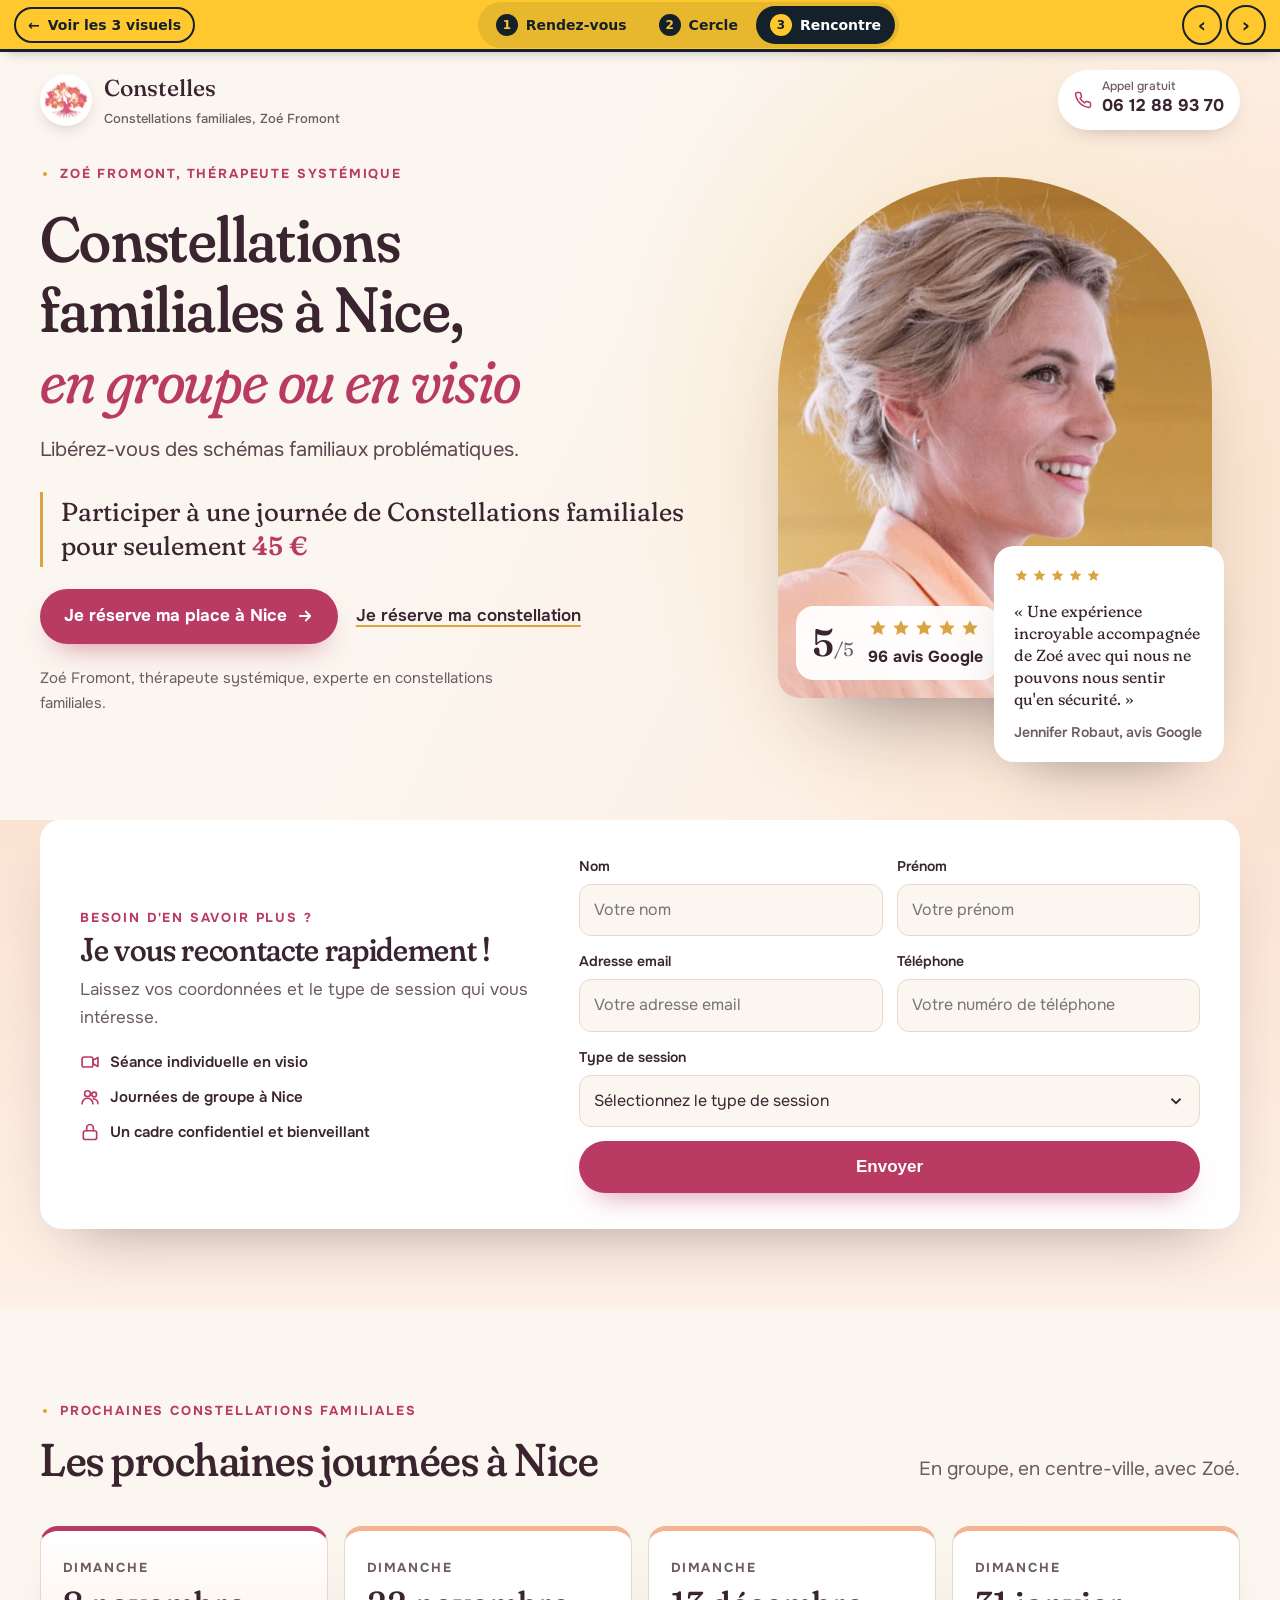
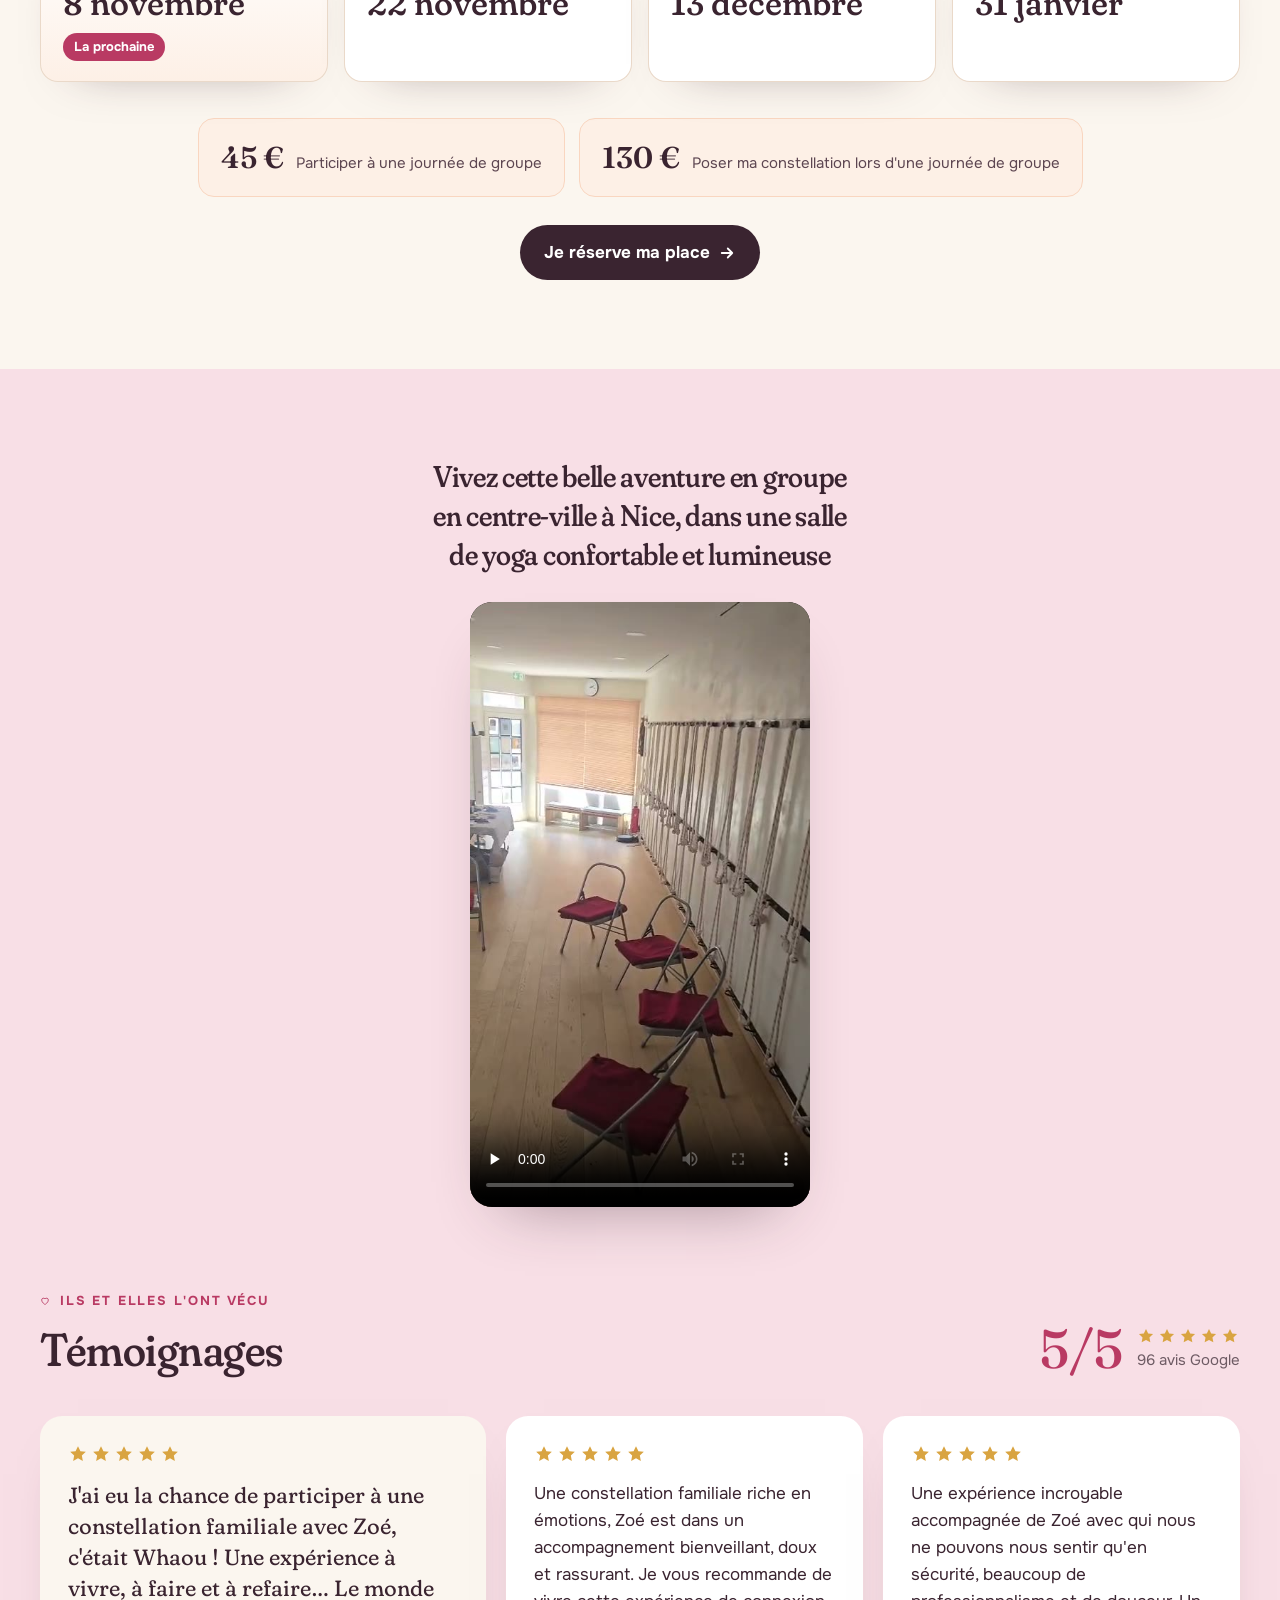
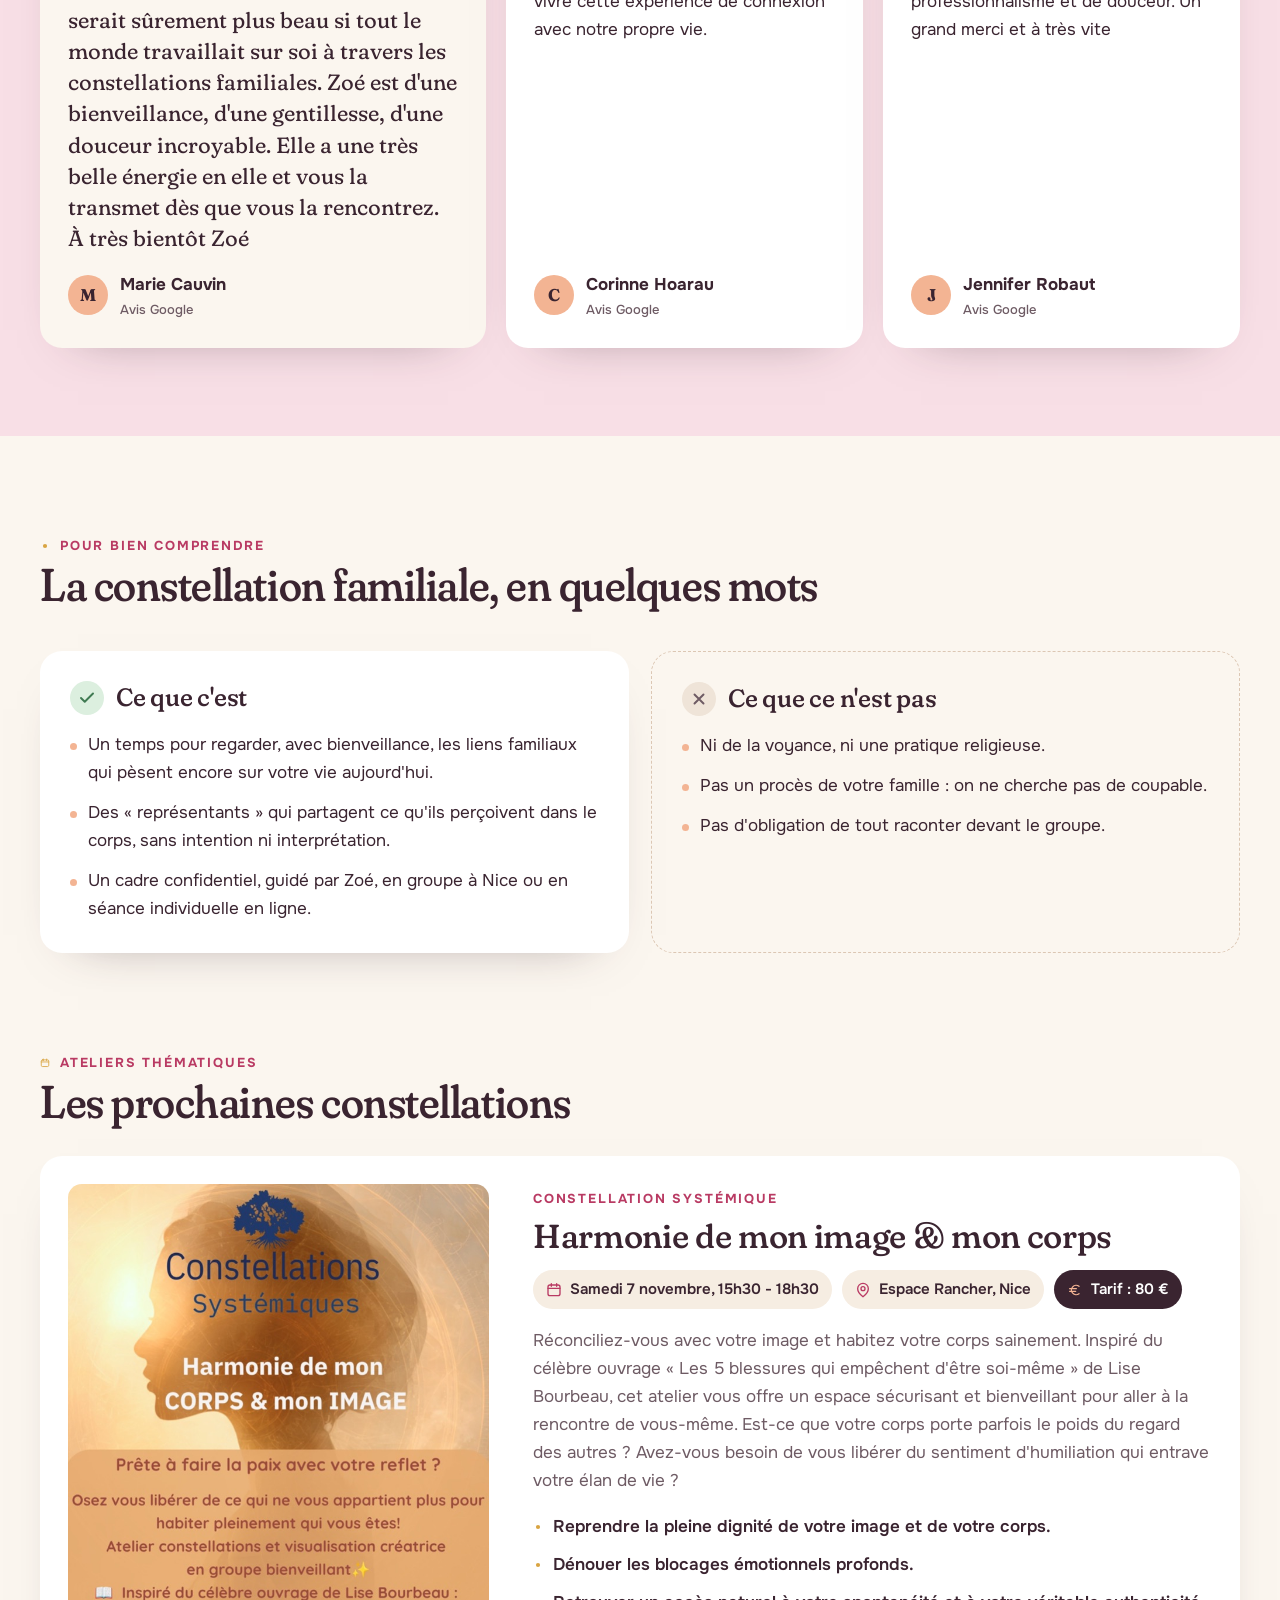
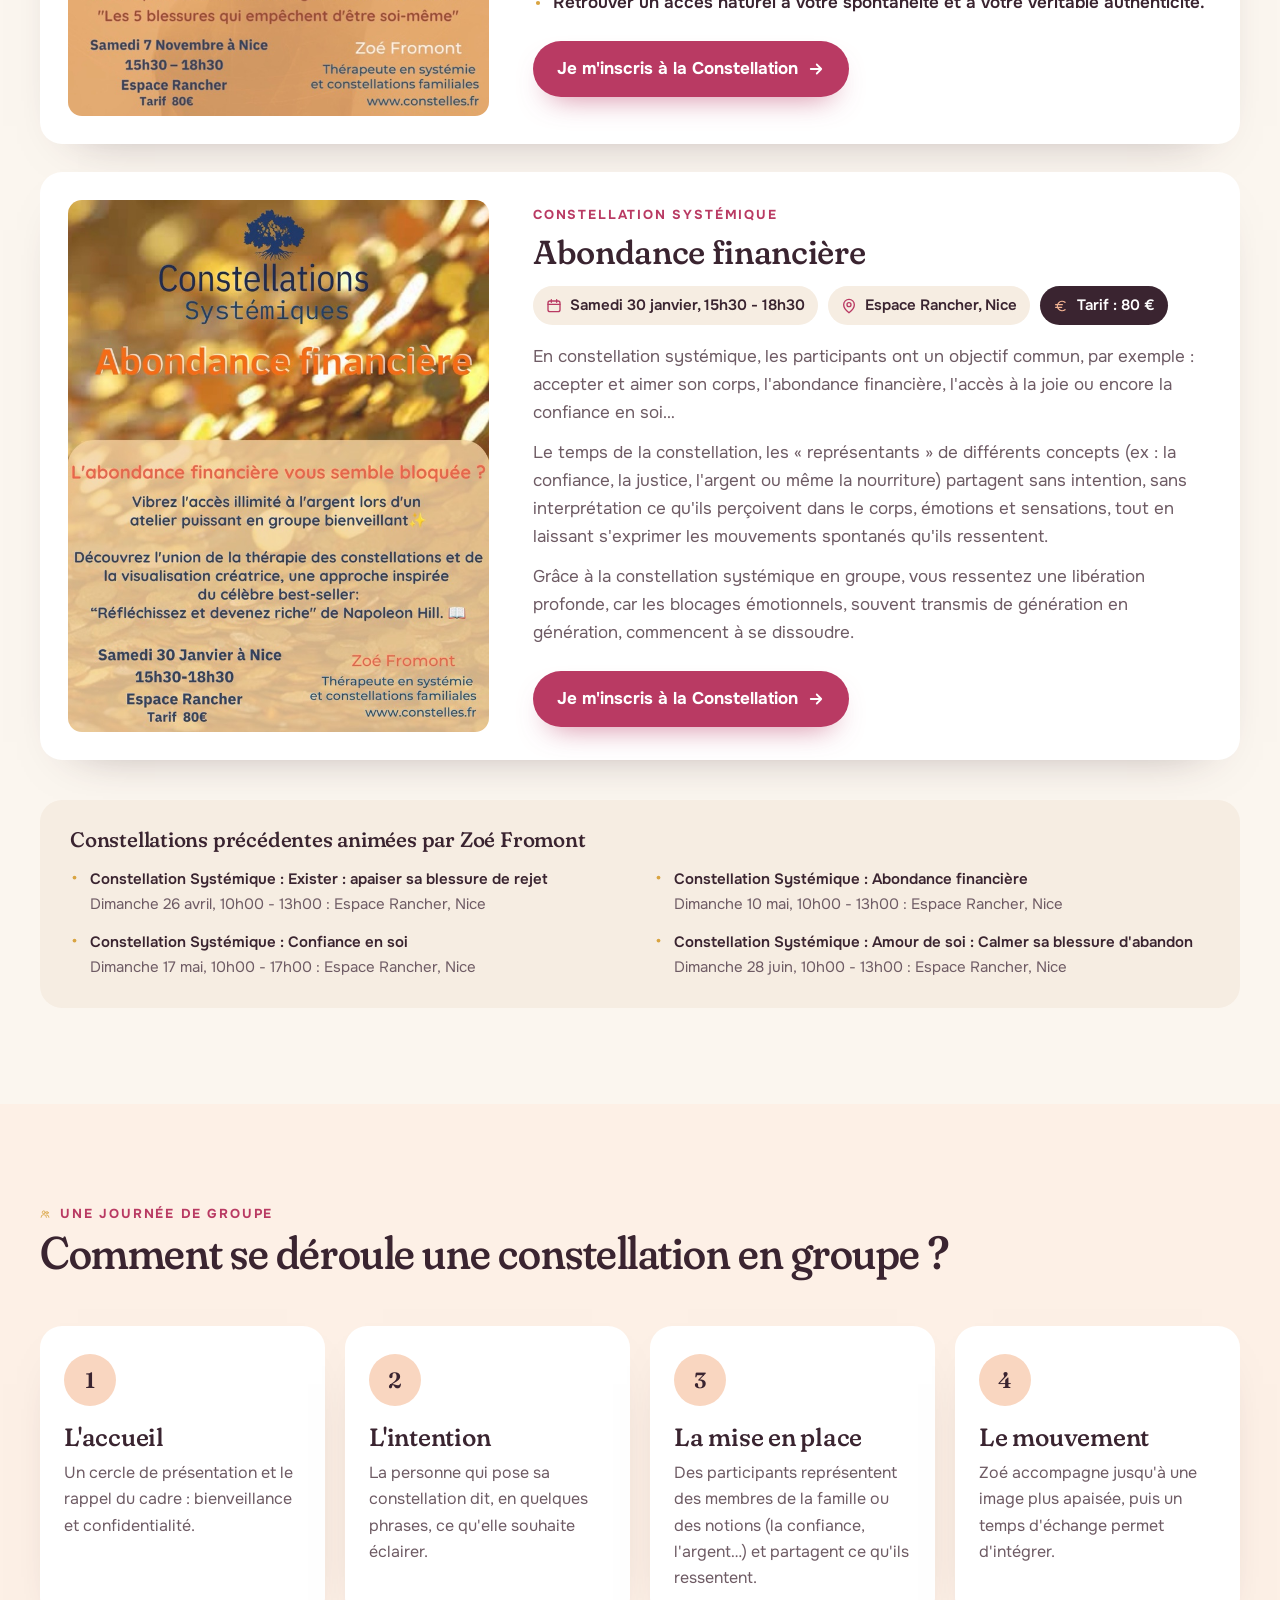
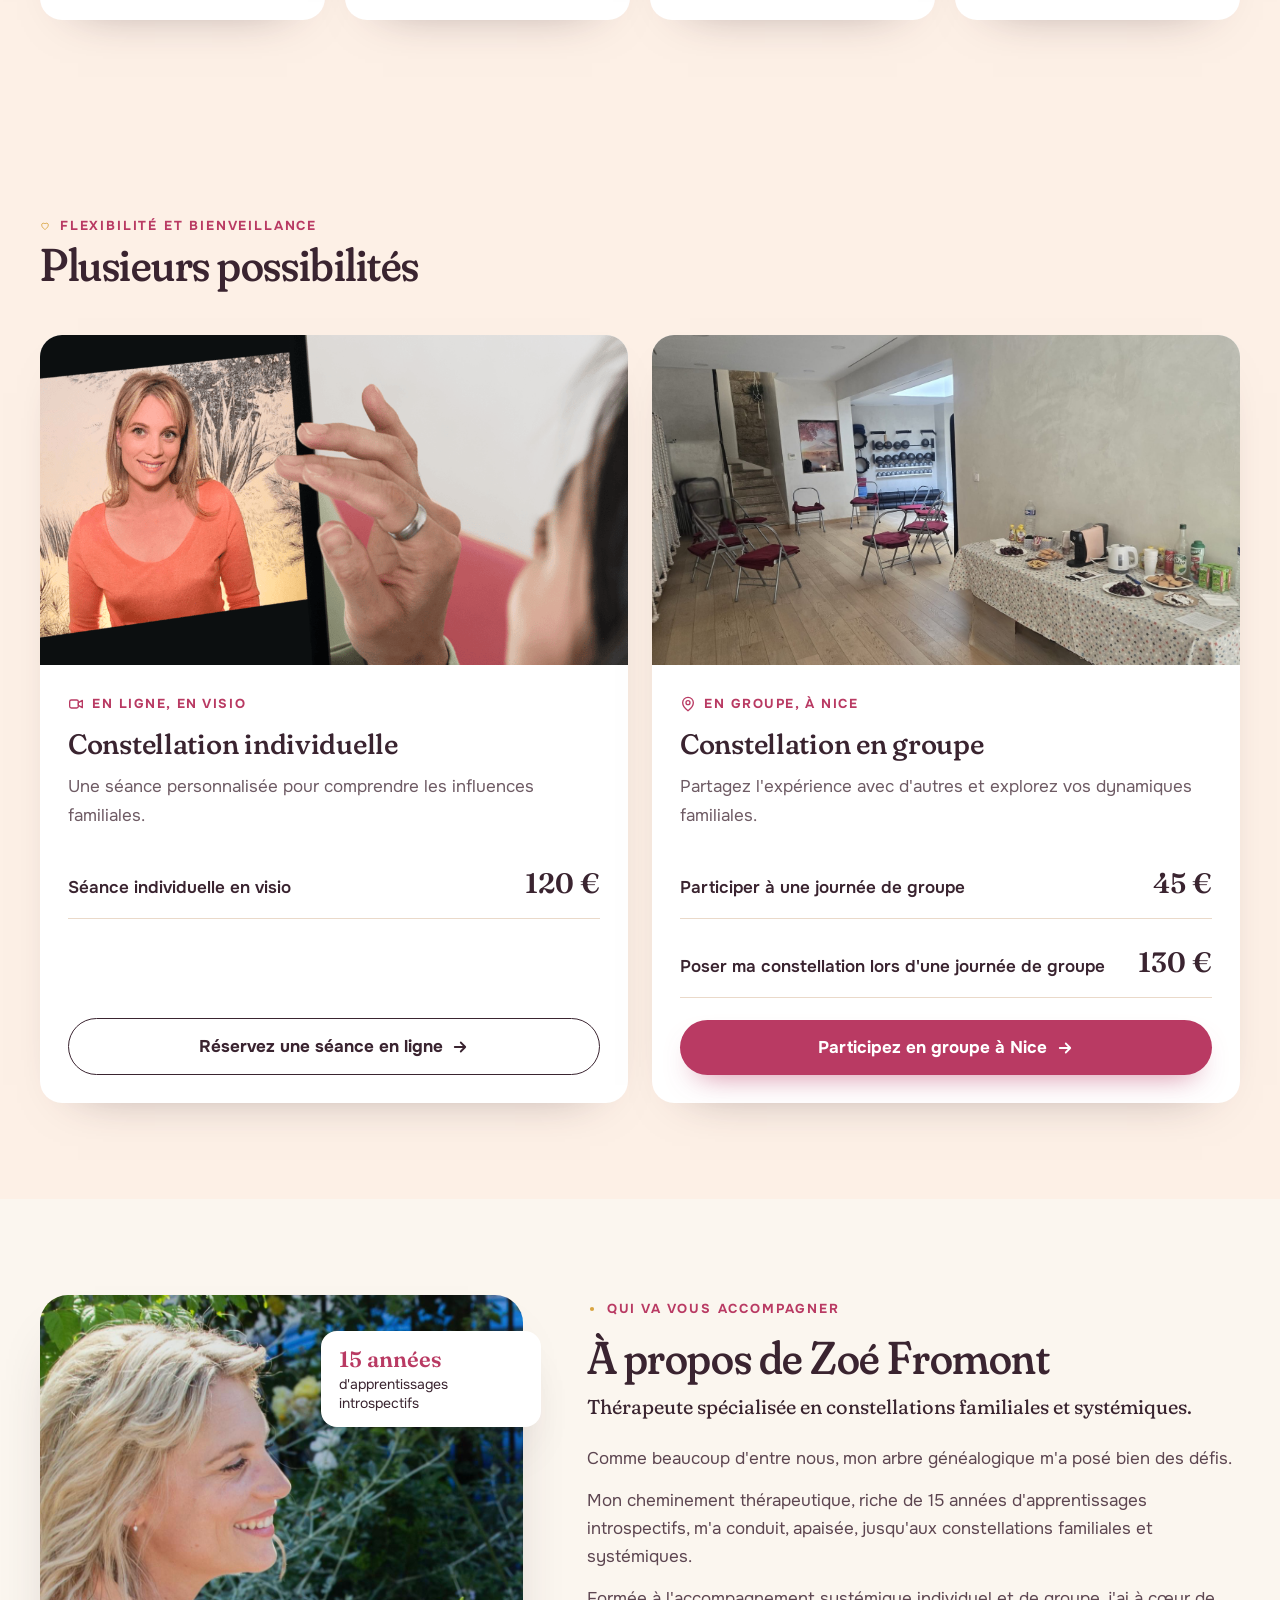
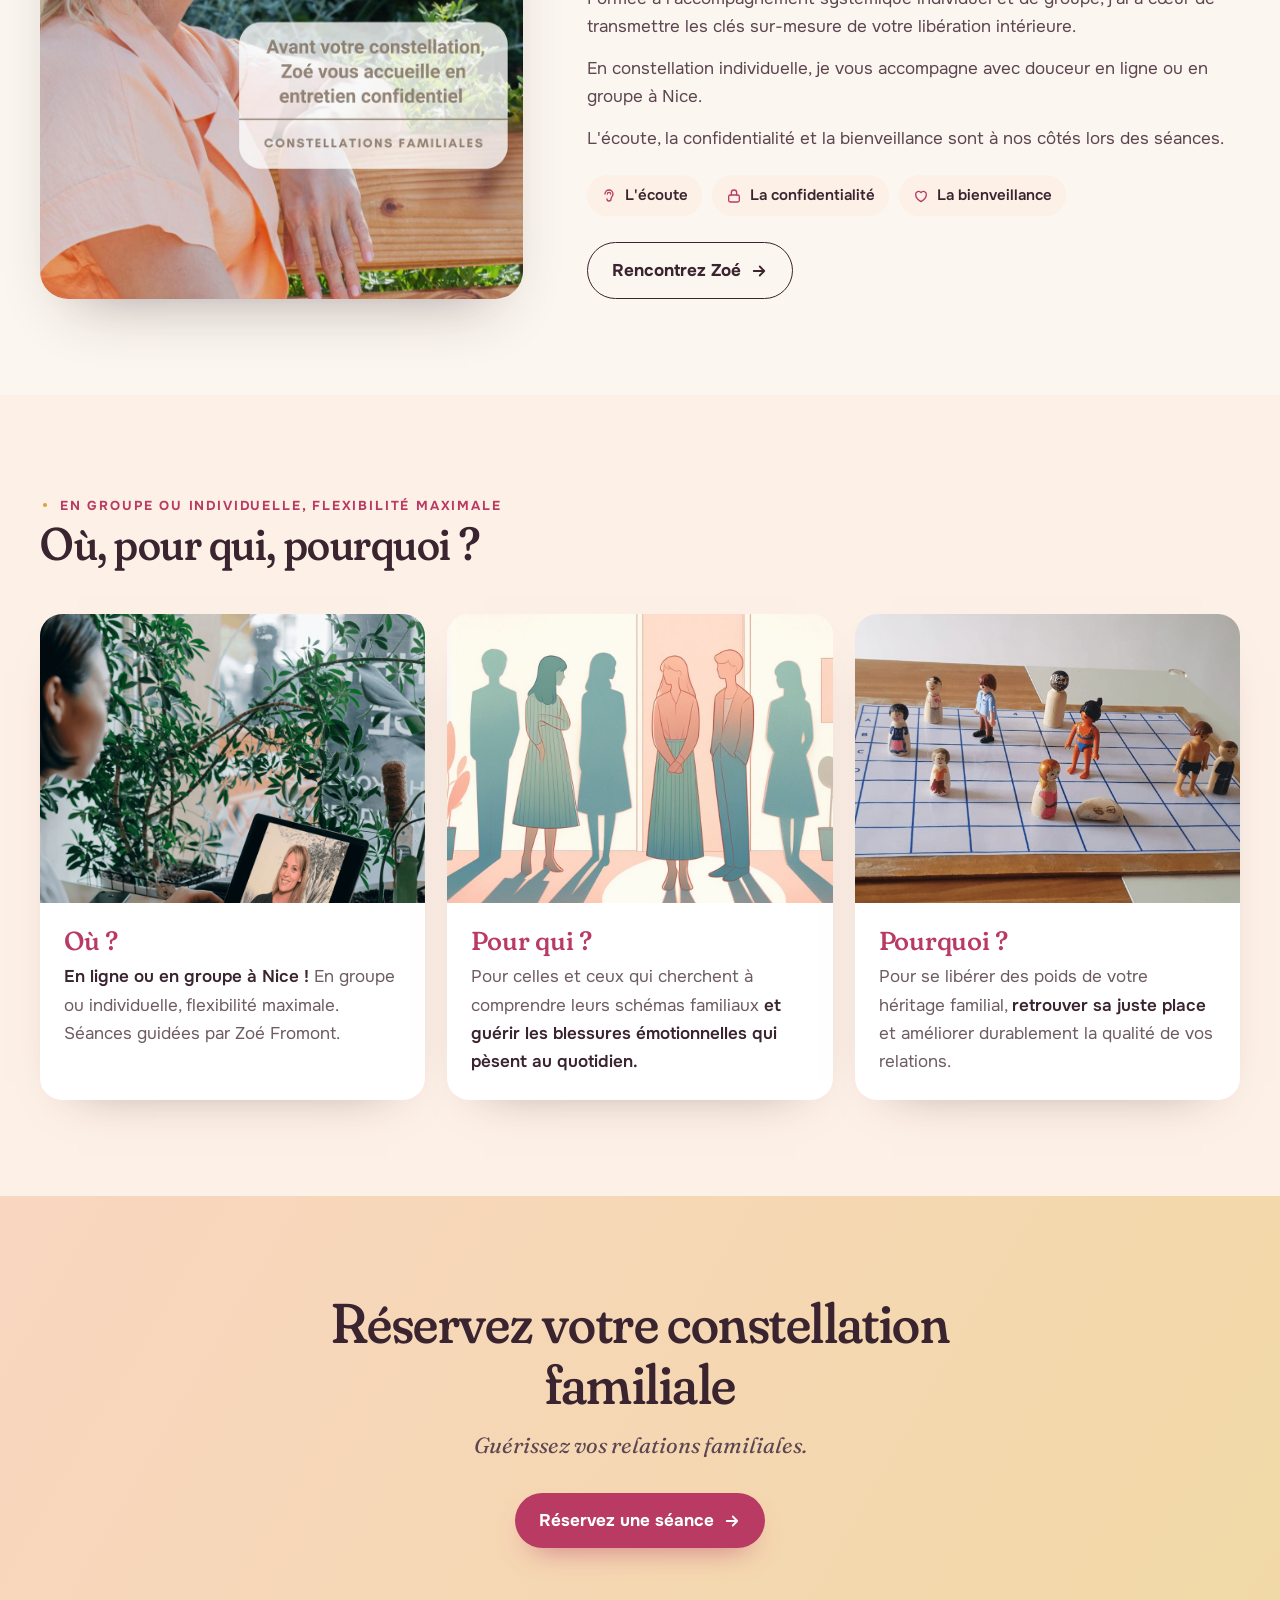
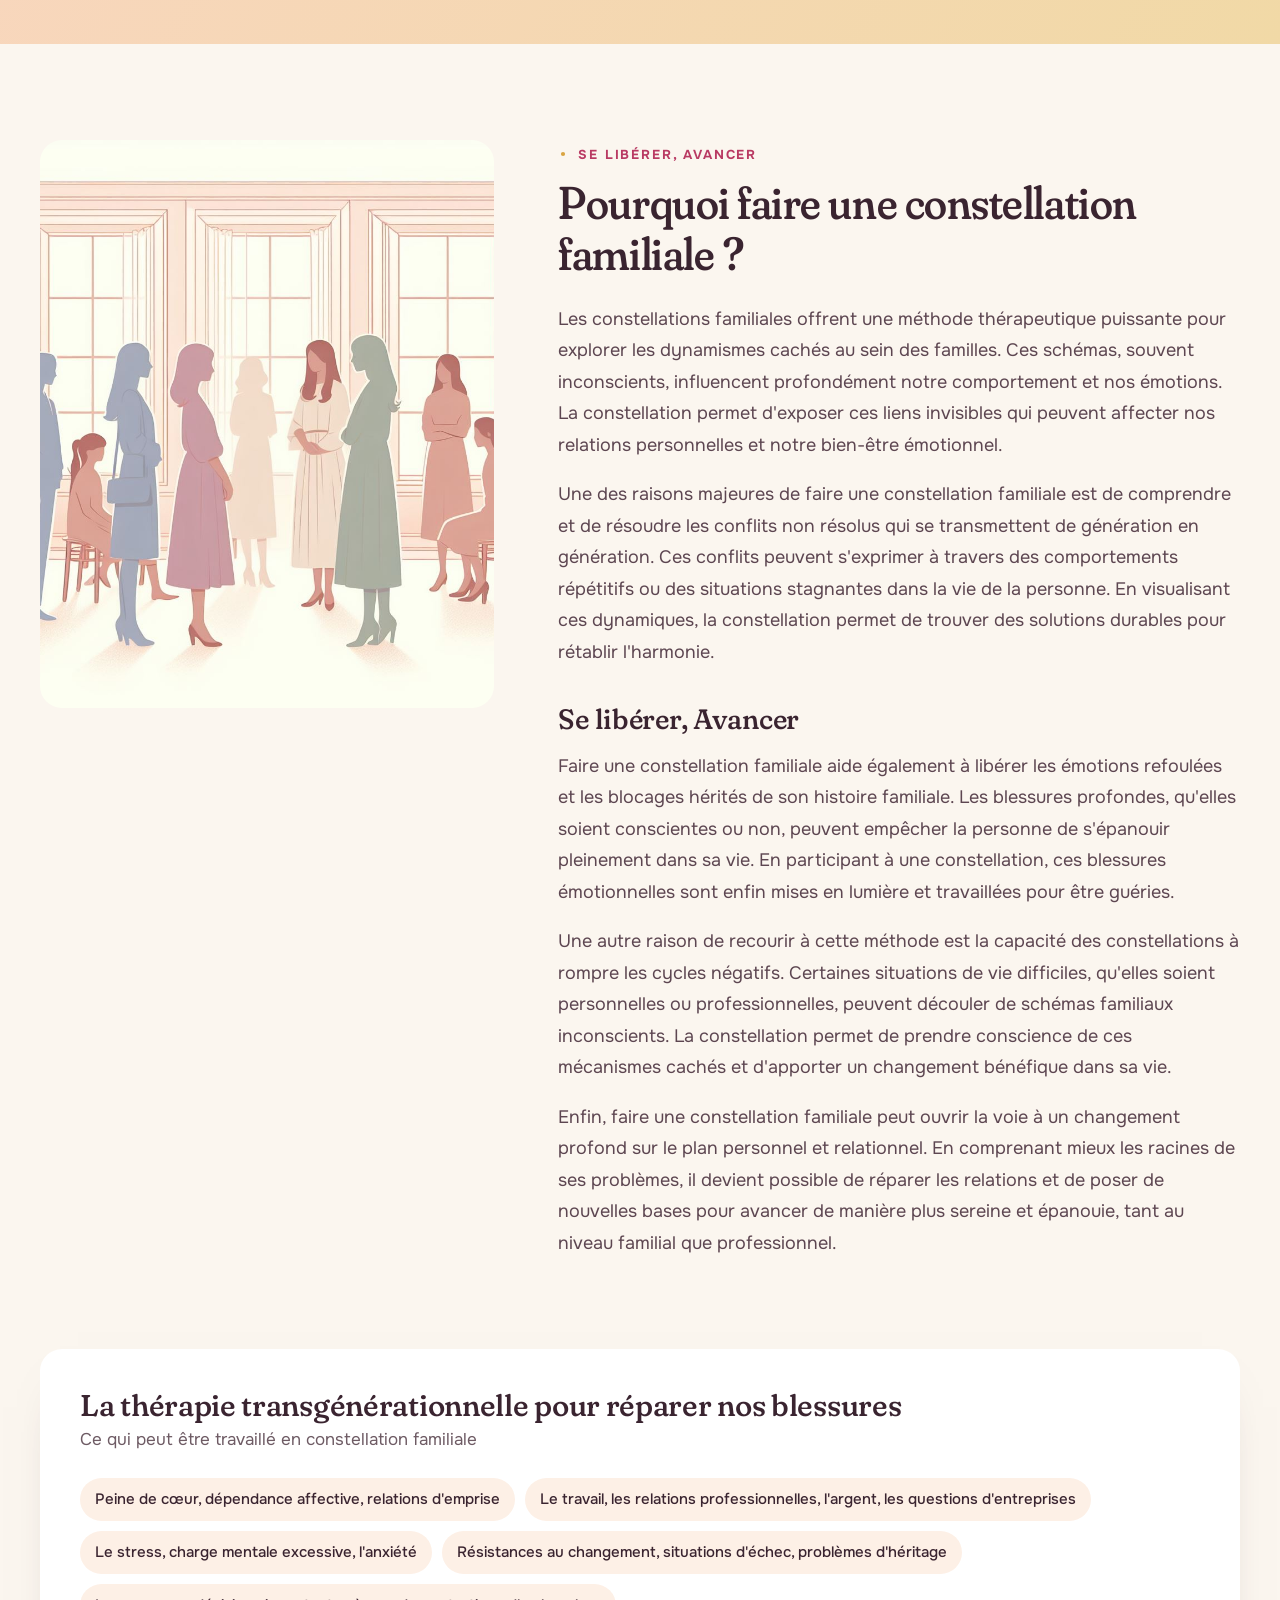
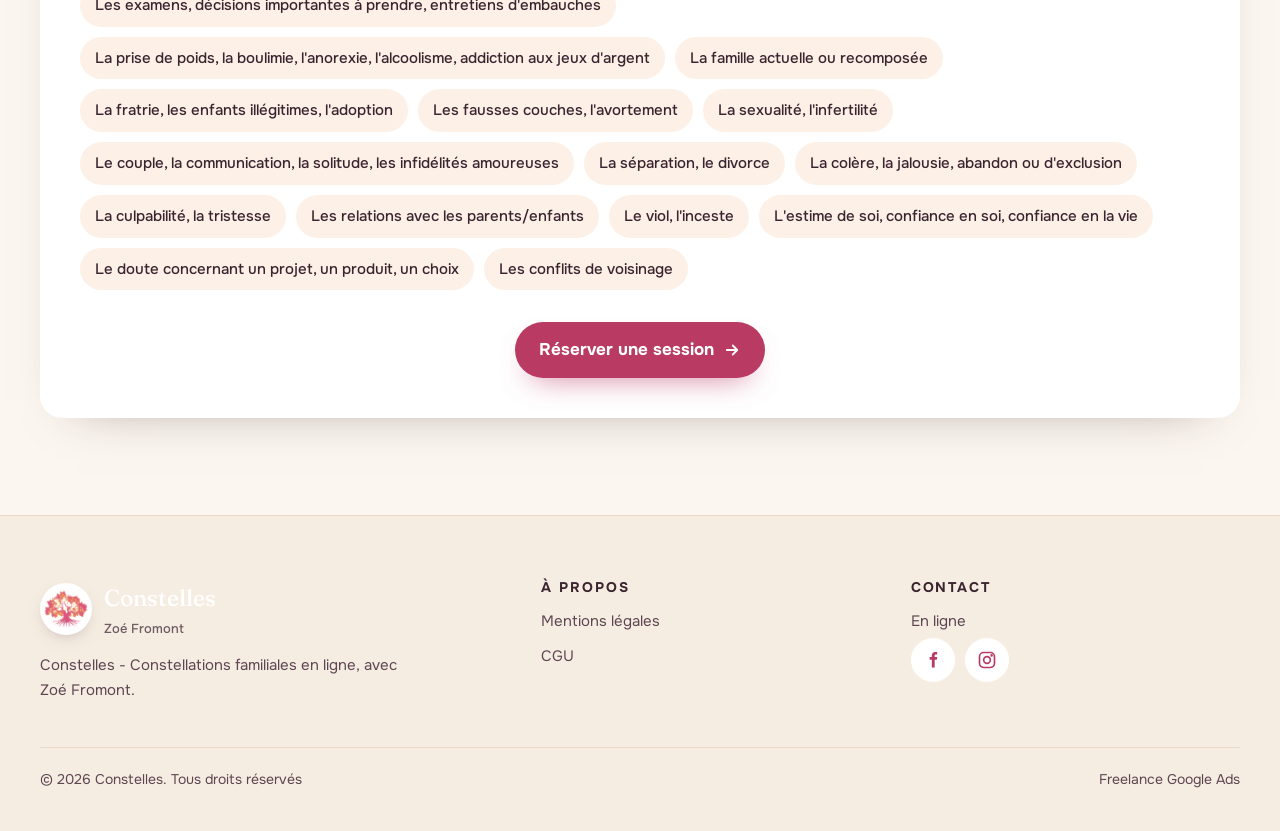
==== commit 5bca74de: "Maquette 3 : retouches demandées par Zoé le 24/10 Photo réduite de 30 %, phrase d'accueil raccourcie" ====
--- a/maquette-3-rencontre.html
+++ b/maquette-3-rencontre.html
@@ -100,7 +100,7 @@
 .tel:hover{background:var(--peche-2)}
 .tel svg{width:18px;height:18px;color:var(--rose-fonce)}
 .tel small{display:block;font-size:12px;font-weight:500;color:var(--gris);line-height:1}
-.hero-grille{position:relative;display:grid;grid-template-columns:.92fr 1.08fr;gap:48px;align-items:center;padding:12px 0 104px}
+.hero-grille{position:relative;display:grid;grid-template-columns:1.15fr .85fr;gap:48px;align-items:center;padding:12px 0 104px}
 .hero h1{font-size:clamp(40px,5vw,66px);margin:16px 0 18px;max-width:15ch;text-wrap:balance}
 .hero h1 em{font-style:italic;font-weight:400;color:var(--rose-fonce)}
 .accroche{font-size:20px;color:var(--encre-2);max-width:42ch}
@@ -112,7 +112,7 @@
 .lien-doux:hover{color:var(--rose-fonce)}
 .qui{margin-top:22px;font-size:15px;color:var(--gris);max-width:46ch}
 
-.portrait{position:relative;justify-self:end;width:100%;max-width:620px}
+.portrait{position:relative;justify-self:center;width:100%;max-width:434px}
 .portrait .cadre{position:relative;border-radius:320px 320px 32px 32px;overflow:hidden;aspect-ratio:5/6;background:var(--or-clair);box-shadow:0 50px 90px -50px rgba(58,36,48,.6)}
 .portrait .cadre > img{width:100%;height:100%;object-fit:cover;object-position:30% 22%;transform:scale(1.08);transform-origin:30% 30%}
 .preuve{position:absolute;left:18px;top:auto;bottom:18px;z-index:2}
@@ -121,10 +121,12 @@
 .note .chiffre small{font-size:19px;color:var(--gris);font-weight:400}
 .note p{font-size:15px;color:var(--gris);line-height:1.3}
 .note p b{display:block;color:var(--encre);font-size:16px}
-.citation{position:absolute;right:-28px;bottom:-56px;width:min(320px,60%);background:#fff;color:var(--encre);border-radius:20px;padding:18px 20px 16px;box-shadow:var(--ombre);z-index:2}
+.citation{position:absolute;right:-12px;bottom:-64px;width:min(230px,54%);background:#fff;color:var(--encre);border-radius:20px;padding:18px 20px 16px;box-shadow:var(--ombre);z-index:2}
 .citation .etoiles svg{width:15px;height:15px}
-.citation blockquote{font-family:var(--display);font-size:18px;line-height:1.38;margin:8px 0;font-variation-settings:"SOFT" 100,"opsz" 24}
+.citation blockquote{font-family:var(--display);font-size:16px;line-height:1.38;margin:8px 0;font-variation-settings:"SOFT" 100,"opsz" 24}
 .citation cite{font-style:normal;font-size:14px;color:var(--gris);font-weight:600}
+
+@media(min-width:1300px){.citation{right:-40px;width:250px}}
 
 /* Formulaire */
 .zone-form{background:linear-gradient(180deg,#fbe3d3 0%,var(--peche-clair) 100%);padding:0 0 80px}
@@ -160,31 +162,27 @@
 .tarif b{font-family:var(--display);font-weight:600;font-size:30px;color:var(--encre);white-space:nowrap}
 .tarif span{font-size:15px;color:var(--encre-2)}
 .cta-centre{display:flex;justify-content:center;margin-top:28px}
-.salle{display:grid;grid-template-columns:1.5fr .62fr;gap:24px;align-items:end;margin-top:72px}
-.salle .phrase{grid-column:1/-1;font-family:var(--display);font-size:clamp(22px,2.3vw,29px);line-height:1.3;max-width:40ch;margin-bottom:6px;text-wrap:balance;font-variation-settings:"SOFT" 100,"opsz" 36}
-.salle figure{border-radius:var(--r);overflow:hidden;box-shadow:var(--ombre)}
-.salle figure img{width:100%;aspect-ratio:4/3;object-fit:cover}
-.salle .video{border-radius:var(--r);overflow:hidden;box-shadow:var(--ombre);background:#000}
+.salle{display:grid;justify-items:center;gap:28px;margin-bottom:80px;text-align:center}
+.salle .phrase{font-family:var(--display);font-weight:500;font-size:clamp(22px,2.4vw,30px);line-height:1.3;letter-spacing:-.01em;max-width:34ch;text-wrap:balance;color:var(--encre);font-variation-settings:"SOFT" 100,"opsz" 96}
+.salle .video{width:100%;max-width:340px;border-radius:var(--r);overflow:hidden;box-shadow:var(--ombre);background:#000}
 .salle .video video{width:100%;aspect-ratio:478/850;object-fit:cover}
 .legende{font-size:14px;color:var(--gris);margin-top:10px}
 
 /* ---------- TÉMOIGNAGES (seule section foncée) ---------- */
-.temoins{background:var(--brun);color:#fff;padding:88px 0}
-.temoins h2{color:#fff}
-.temoins .kicker{color:var(--peche)}
-.temoins .kicker svg{color:var(--peche)}
+.temoins{background:var(--rose-pale);color:var(--encre);padding:88px 0}
+.temoins .kicker svg{color:var(--rose-fonce)}
 .score{display:flex;align-items:center;gap:14px}
-.score b{font-family:var(--display);font-weight:500;font-size:54px;line-height:1;color:var(--peche)}
-.score > span{font-size:15px;color:#e6d6dc;line-height:1.35}
+.score b{font-family:var(--display);font-weight:500;font-size:54px;line-height:1;color:var(--rose-fonce)}
+.score > span{font-size:15px;color:var(--gris);line-height:1.35}
 .score .etoiles svg{width:18px;height:18px}
 .avis{display:grid;grid-template-columns:1.25fr 1fr 1fr;gap:20px}
-.avis figure{background:var(--brun-2);border-radius:var(--r);padding:28px;display:flex;flex-direction:column;gap:16px}
-.avis figure:first-child{background:var(--peche-clair);color:var(--encre)}
+.avis figure{background:#fff;box-shadow:var(--ombre-douce);border-radius:var(--r);padding:28px;display:flex;flex-direction:column;gap:16px}
+.avis figure:first-child{background:var(--creme)}
 .avis blockquote{font-size:17px;line-height:1.6}
 .avis figure:first-child blockquote{font-family:var(--display);font-size:22px;line-height:1.42;font-variation-settings:"SOFT" 100,"opsz" 24}
 .avis figcaption{margin-top:auto;display:flex;align-items:center;gap:12px;font-weight:700}
 .avis figcaption i{width:40px;height:40px;border-radius:50%;display:grid;place-items:center;font-style:normal;font-family:var(--display);background:var(--peche);color:var(--encre)}
-.avis figcaption small{display:block;font-weight:500;font-size:13px;color:#e6d6dc}
+.avis figcaption small{display:block;font-weight:500;font-size:13px;color:var(--gris)}
 .avis figure:first-child figcaption small{color:var(--gris)}
 
 /* ---------- SECTIONS CLAIRES ---------- */
@@ -196,7 +194,7 @@
 .colonne h3{display:flex;align-items:center;gap:12px;margin-bottom:16px}
 .colonne h3 i{width:34px;height:34px;border-radius:50%;display:grid;place-items:center;flex:none}
 .colonne h3 i svg{width:18px;height:18px}
-.colonne.oui h3 i{background:var(--rose-pale);color:var(--rose-fonce)}
+.colonne.oui h3 i{background:#dcefdf;color:#3f7a52}
 .colonne.non h3 i{background:#efe4d8;color:var(--gris)}
 .colonne ul{list-style:none;display:grid;gap:12px}
 .colonne li{padding-left:18px;position:relative}
@@ -329,7 +327,7 @@
 /* ---------- RESPONSIVE ---------- */
 @media(max-width:1080px){
   .hero-grille{grid-template-columns:1fr 1fr;gap:32px}
-  .citation{right:-10px}
+  .citation{right:-12px}
   .carte-form{grid-template-columns:1fr;gap:24px}
   .avis{grid-template-columns:1fr 1fr}.avis figure:first-child{grid-column:1/-1}
   .zoe-grille,.long{grid-template-columns:1fr 1fr;gap:40px}
@@ -339,10 +337,10 @@
 @media(max-width:860px){
   .hero-grille{grid-template-columns:1fr;gap:20px;padding:0 0 44px}
   .portrait{display:contents}
-  .portrait .cadre{order:-1;aspect-ratio:auto;height:min(52vh,460px);border-radius:220px 220px 28px 28px}
+  .portrait .cadre{order:-1;justify-self:center;width:min(70%,322px);aspect-ratio:5/6;border-radius:220px 220px 28px 28px}
   .citation{order:2;position:relative;right:auto;bottom:auto;width:auto;margin:6px 0 0;box-shadow:var(--ombre-douce)}
   .hero h1{max-width:none}
-  .salle{grid-template-columns:1fr}.salle .video{max-width:360px;justify-self:center;width:100%}
+  .salle{margin-bottom:56px}.salle .video{max-width:300px}
   .duo,.formules,.trio{grid-template-columns:1fr}
   .atelier{grid-template-columns:1fr;gap:22px}.atelier figure{max-width:380px}
   .zoe-grille,.long{grid-template-columns:1fr}
@@ -361,7 +359,7 @@
   .marque img{width:42px;height:42px}
   .tel small{display:none}
   .tel{padding:9px 13px;font-size:15px}
-  .portrait .cadre{height:min(44vh,360px);border-radius:170px 170px 24px 24px}
+  .portrait .cadre{width:min(70%,260px);border-radius:170px 170px 24px 24px}
   .portrait .cadre > img{object-position:30% 18%}
   .preuve{left:12px;bottom:12px}
   .hero-grille{gap:16px}
@@ -441,10 +439,10 @@
             <div class="offre"><p>Participer à une journée de Constellations familiales pour seulement <strong>45 €</strong></p></div>
             <div class="actions">
               <a class="btn btn-rose" href="https://tally.so/r/wAJOzz" data-track-click="cta_offre_45">Je réserve ma place à Nice <svg aria-hidden="true"><use href="#i-fleche"/></svg></a>
-              <a class="lien-doux" href="https://calendly.com/constelles/constellation-familiale-individuelle-en-presen-clone?month=2025-09" data-track-click="cta_haut_calendly">Je réserve ma constellation</a>
+              <a class="lien-doux" href="https://calendly.com/constelles/constellation-familiale-individuelle-en-presen-clone" data-track-click="cta_haut_calendly">Je réserve ma constellation</a>
             </div>
           </div>
-          <p class="qui">Zoé Fromont, thérapeute systémique, experte en constellations familiales, vous accompagne.</p>
+          <p class="qui">Zoé Fromont, thérapeute systémique, experte en constellations familiales.</p>
         </div>
 
         <div class="portrait">
@@ -524,21 +522,16 @@
       <div class="tarif"><b>130 €</b><span>Poser ma constellation lors d'une journée de groupe</span></div>
     </div>
     <div class="cta-centre"><a class="btn btn-or" href="https://tally.so/r/wAJOzz" data-track-click="cta_bandeau_dates">Je réserve ma place <svg aria-hidden="true"><use href="#i-fleche"/></svg></a></div>
-
-    <div class="salle">
-      <p class="phrase">Vivez cette belle aventure en groupe en centre-ville à Nice, dans une salle de yoga confortable et lumineuse</p>
-      <div>
-        <figure><img src="assets/img/salle-espace-rancher-nice.jpg" alt="La salle de l'Espace Rancher à Nice : chaises en cercle et table d'accueil" width="1600" height="1200" loading="lazy"></figure>
-        <p class="legende">L'Espace Rancher, à Nice : la salle prête pour une journée de groupe.</p>
-      </div>
-      <div class="video"><video src="assets/videos/constellation-groupe.mp4" poster="assets/img/constellation-groupe-affiche.jpg" controls playsinline preload="none" width="478" height="850" aria-label="Visite en vidéo de la salle de l'Espace Rancher"></video></div>
-    </div>
   </div>
 </div>
 
 <section id="testimonials-section"></section>
 <section id="testimonials" class="temoins">
   <div class="wrap">
+    <div class="salle">
+      <p class="phrase">Vivez cette belle aventure en groupe en centre-ville à Nice, dans une salle de yoga confortable et lumineuse</p>
+      <div class="video"><video src="assets/videos/constellation-groupe.mp4" poster="assets/img/constellation-groupe-affiche.jpg" controls playsinline preload="none" width="478" height="850" aria-label="Visite en vidéo de la salle de l'Espace Rancher"></video></div>
+    </div>
     <div class="tete">
       <div>
         <span class="kicker"><svg aria-hidden="true"><use href="#i-coeur"/></svg>Ils et elles l'ont vécu</span>
@@ -671,7 +664,7 @@
           <h3>Constellation individuelle</h3>
           <p>Une séance personnalisée pour comprendre les influences familiales.</p>
           <ul class="prixs"><li><span>Séance individuelle en visio</span><b>120 €</b></li></ul>
-          <a class="btn btn-fin" href="https://calendly.com/constelles/constellation-familiale-individuelle-en-presen-clone?month=2025-09" data-track-click="cta_service_1" data-track-service="Constellation individuelle">Réservez une séance en ligne <svg aria-hidden="true"><use href="#i-fleche"/></svg></a>
+          <a class="btn btn-fin" href="https://calendly.com/constelles/constellation-familiale-individuelle-en-presen-clone" data-track-click="cta_service_1" data-track-service="Constellation individuelle">Réservez une séance en ligne <svg aria-hidden="true"><use href="#i-fleche"/></svg></a>
         </div>
       </article>
       <article class="formule">
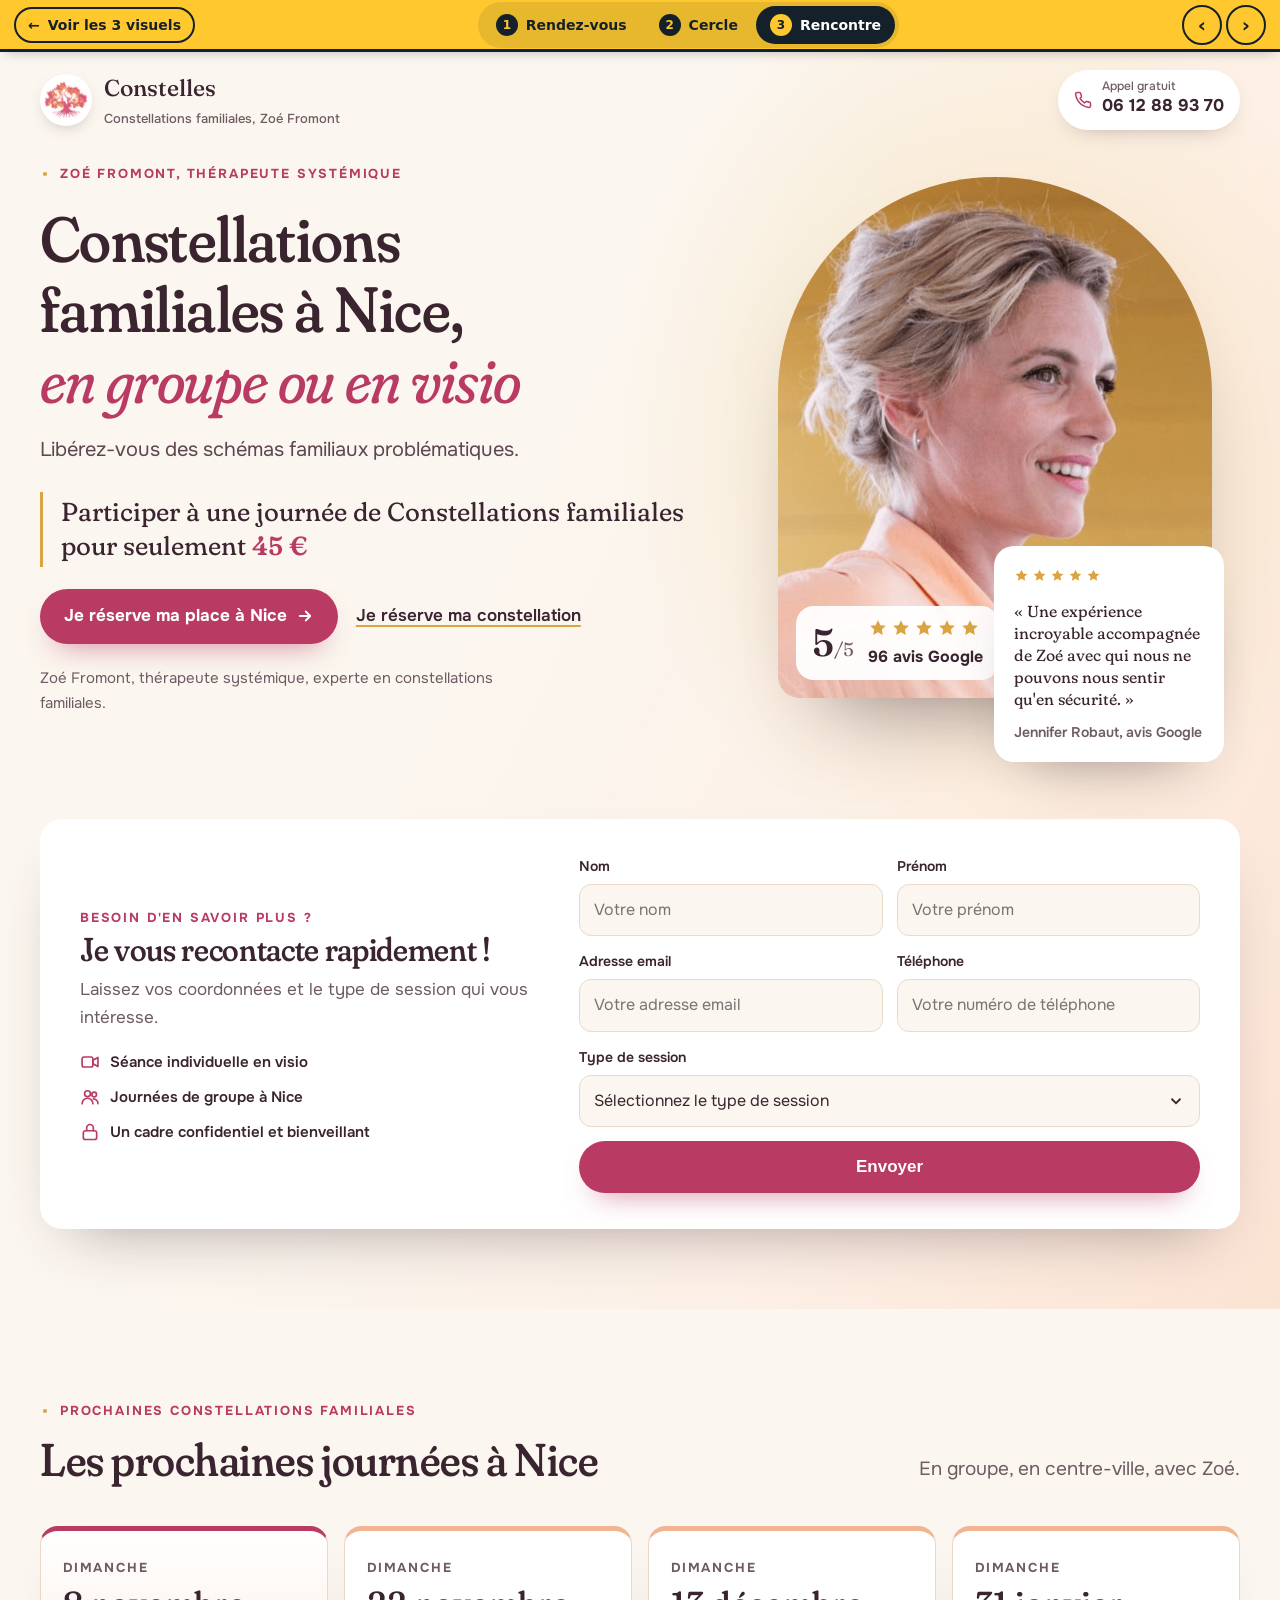
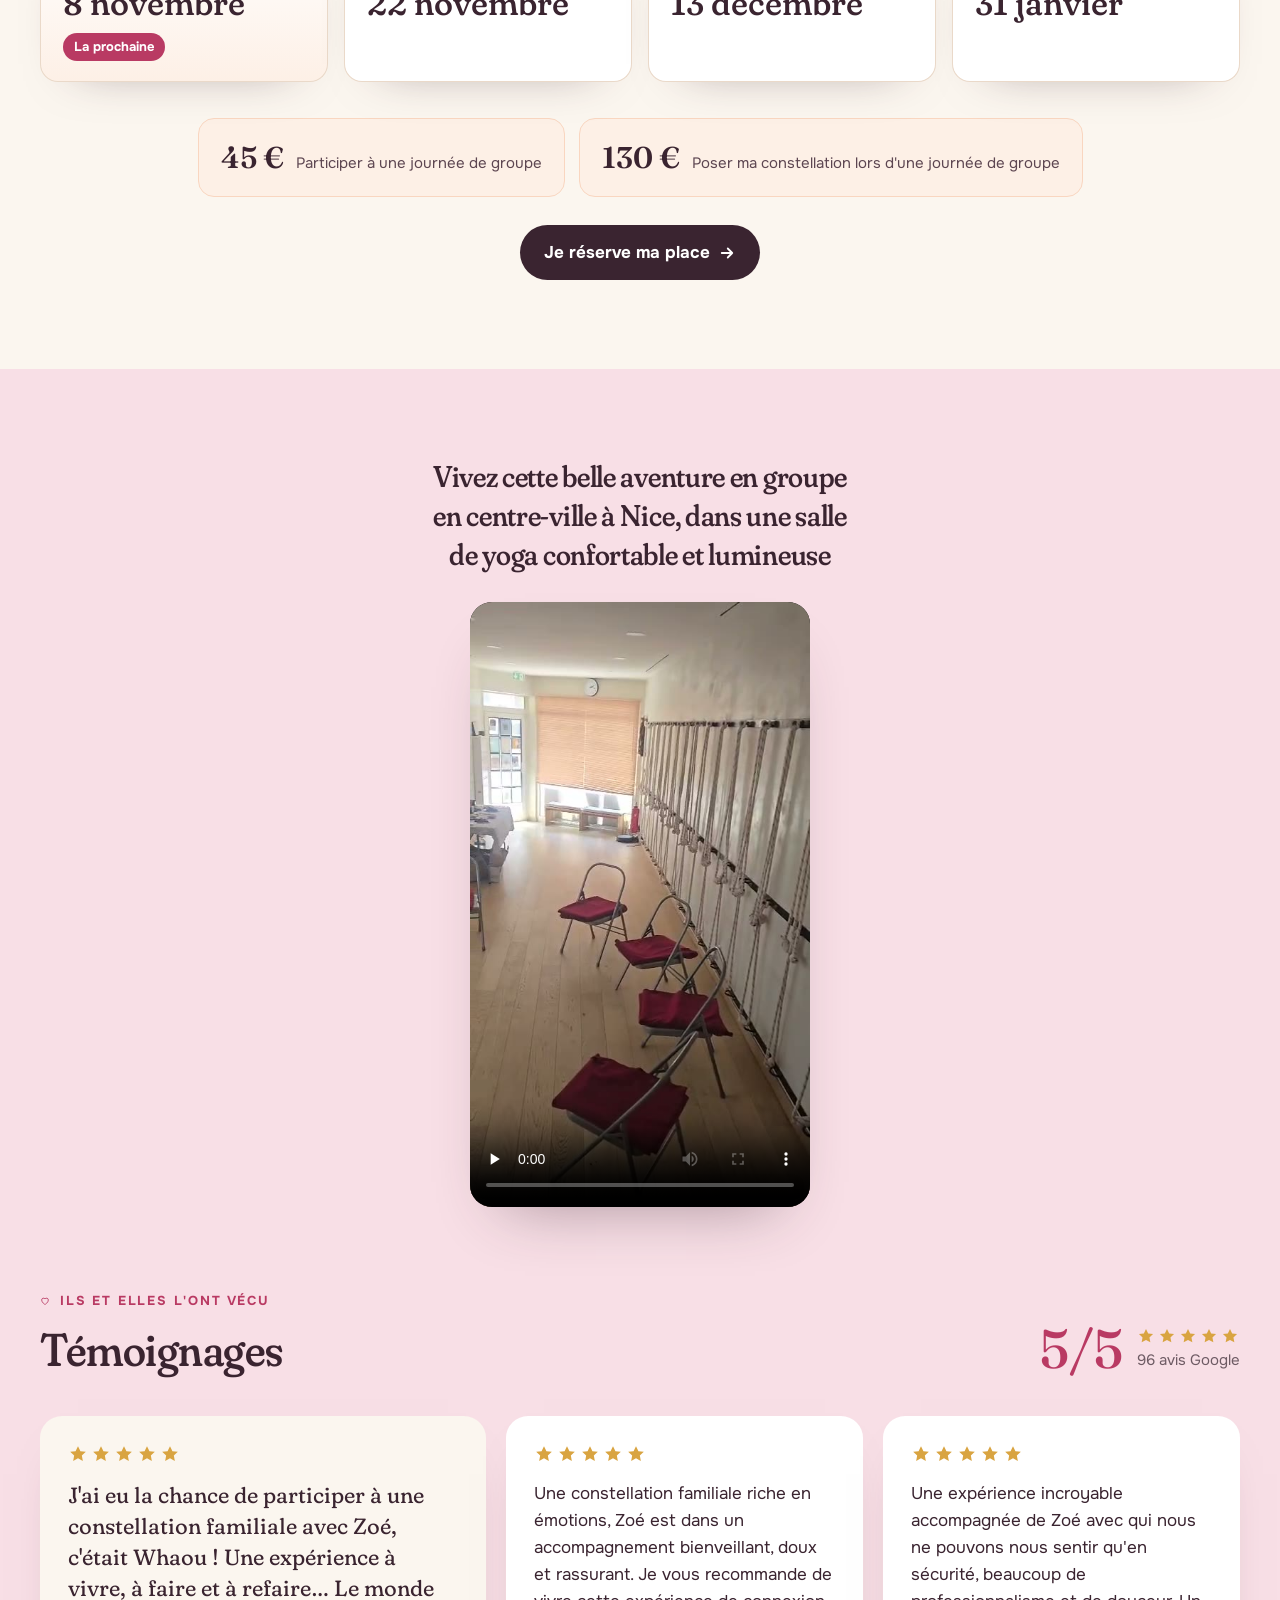
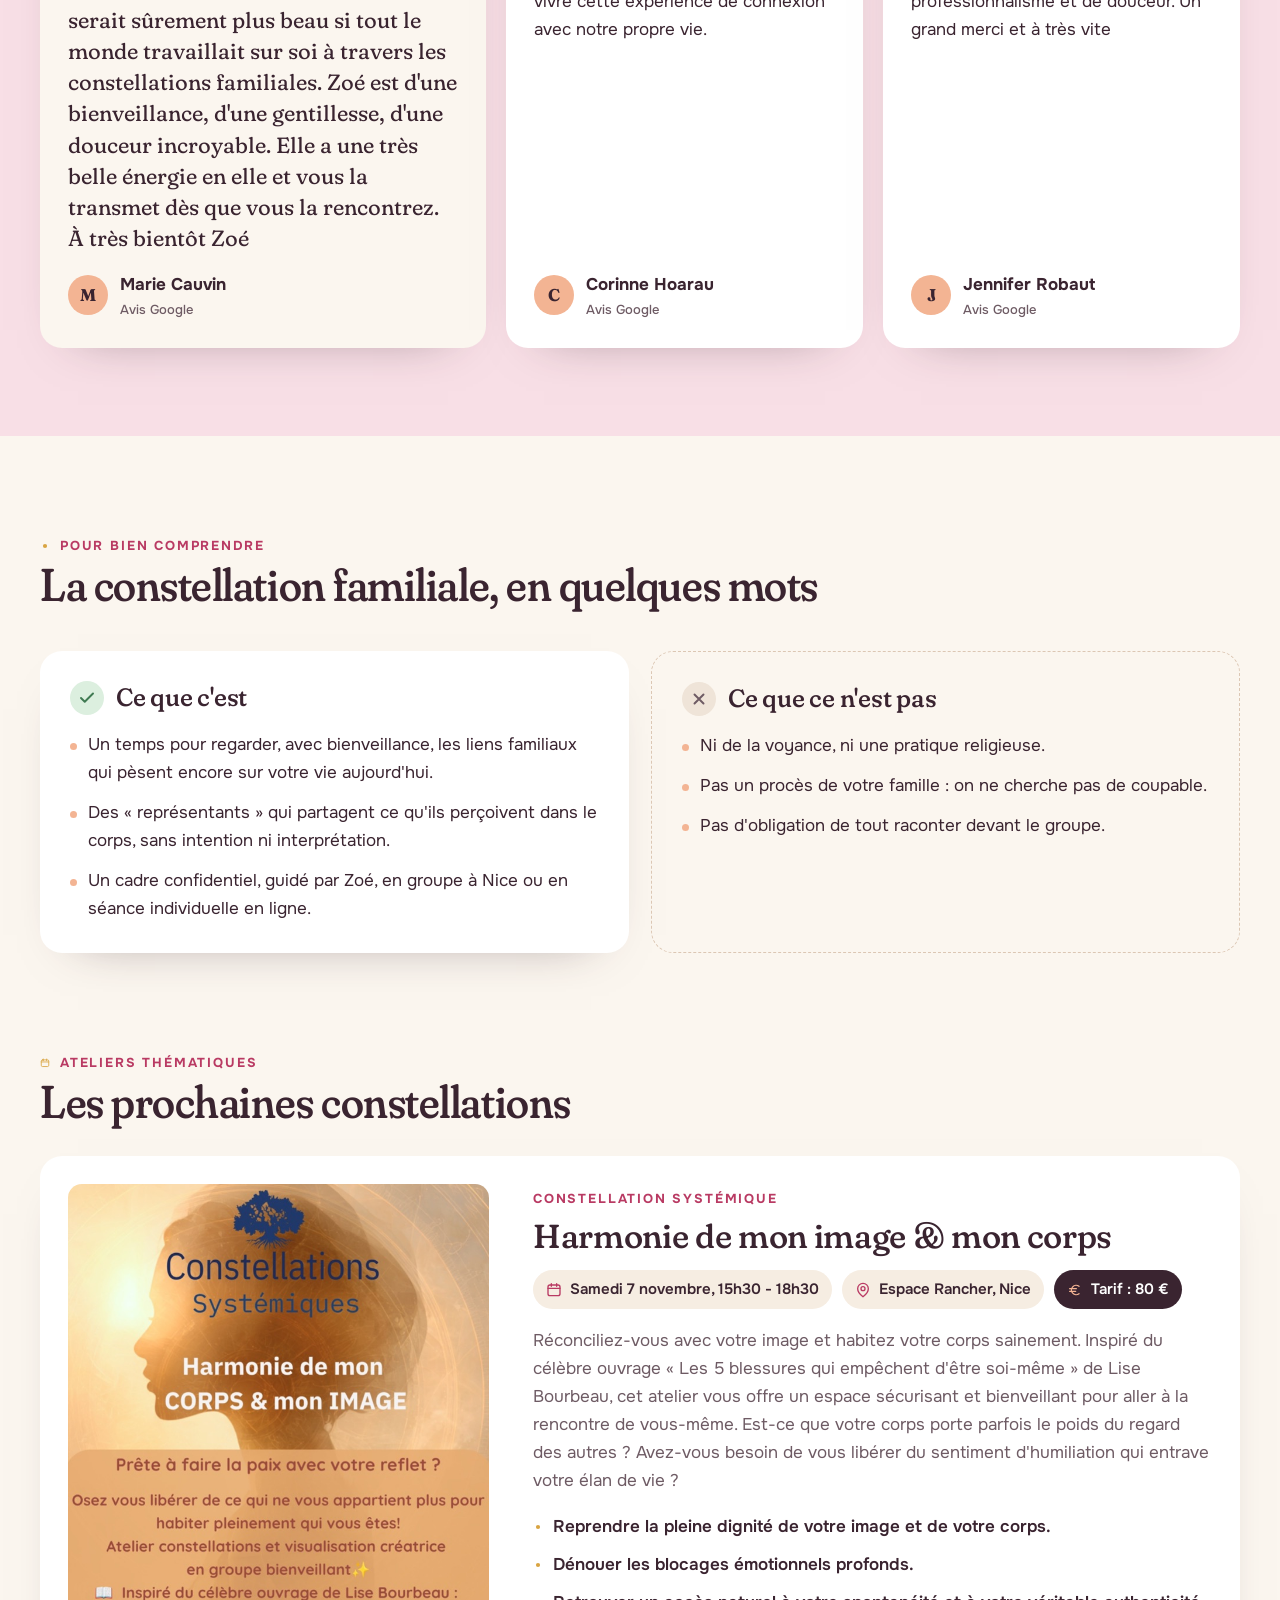
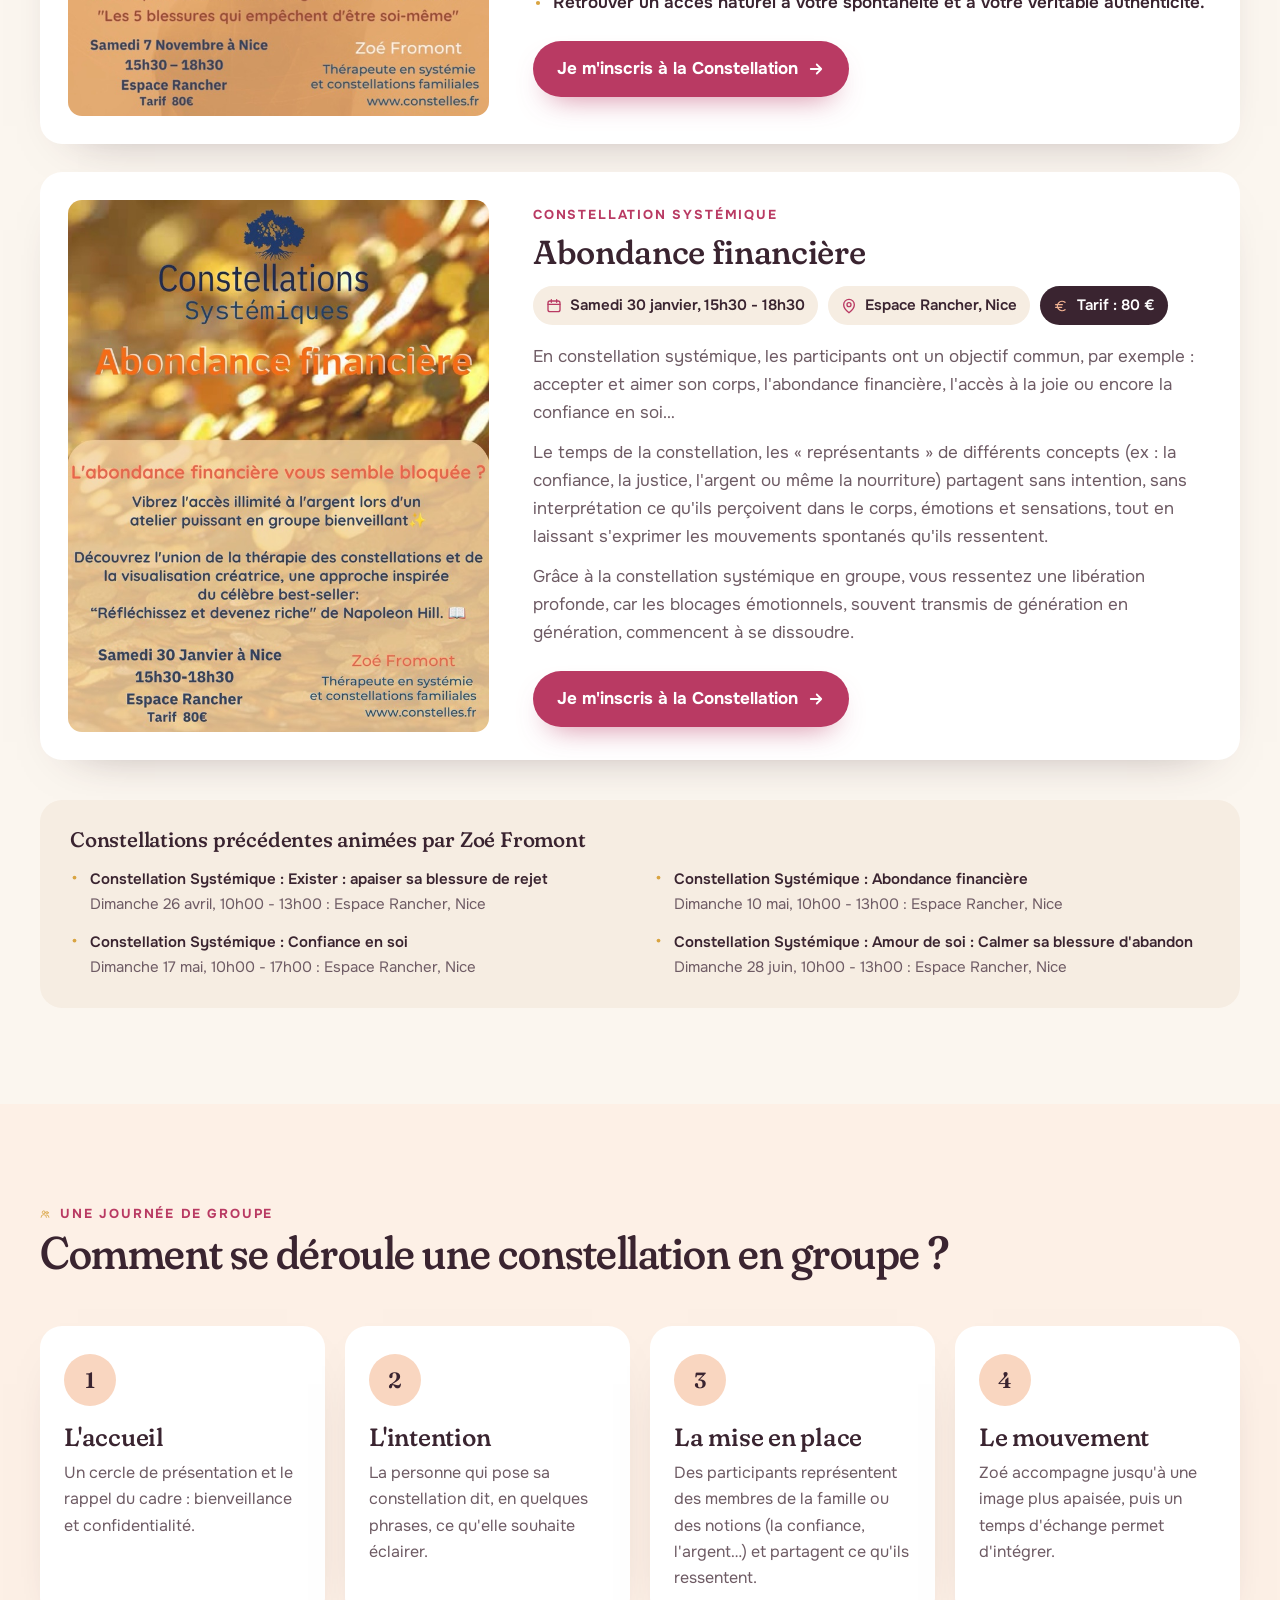
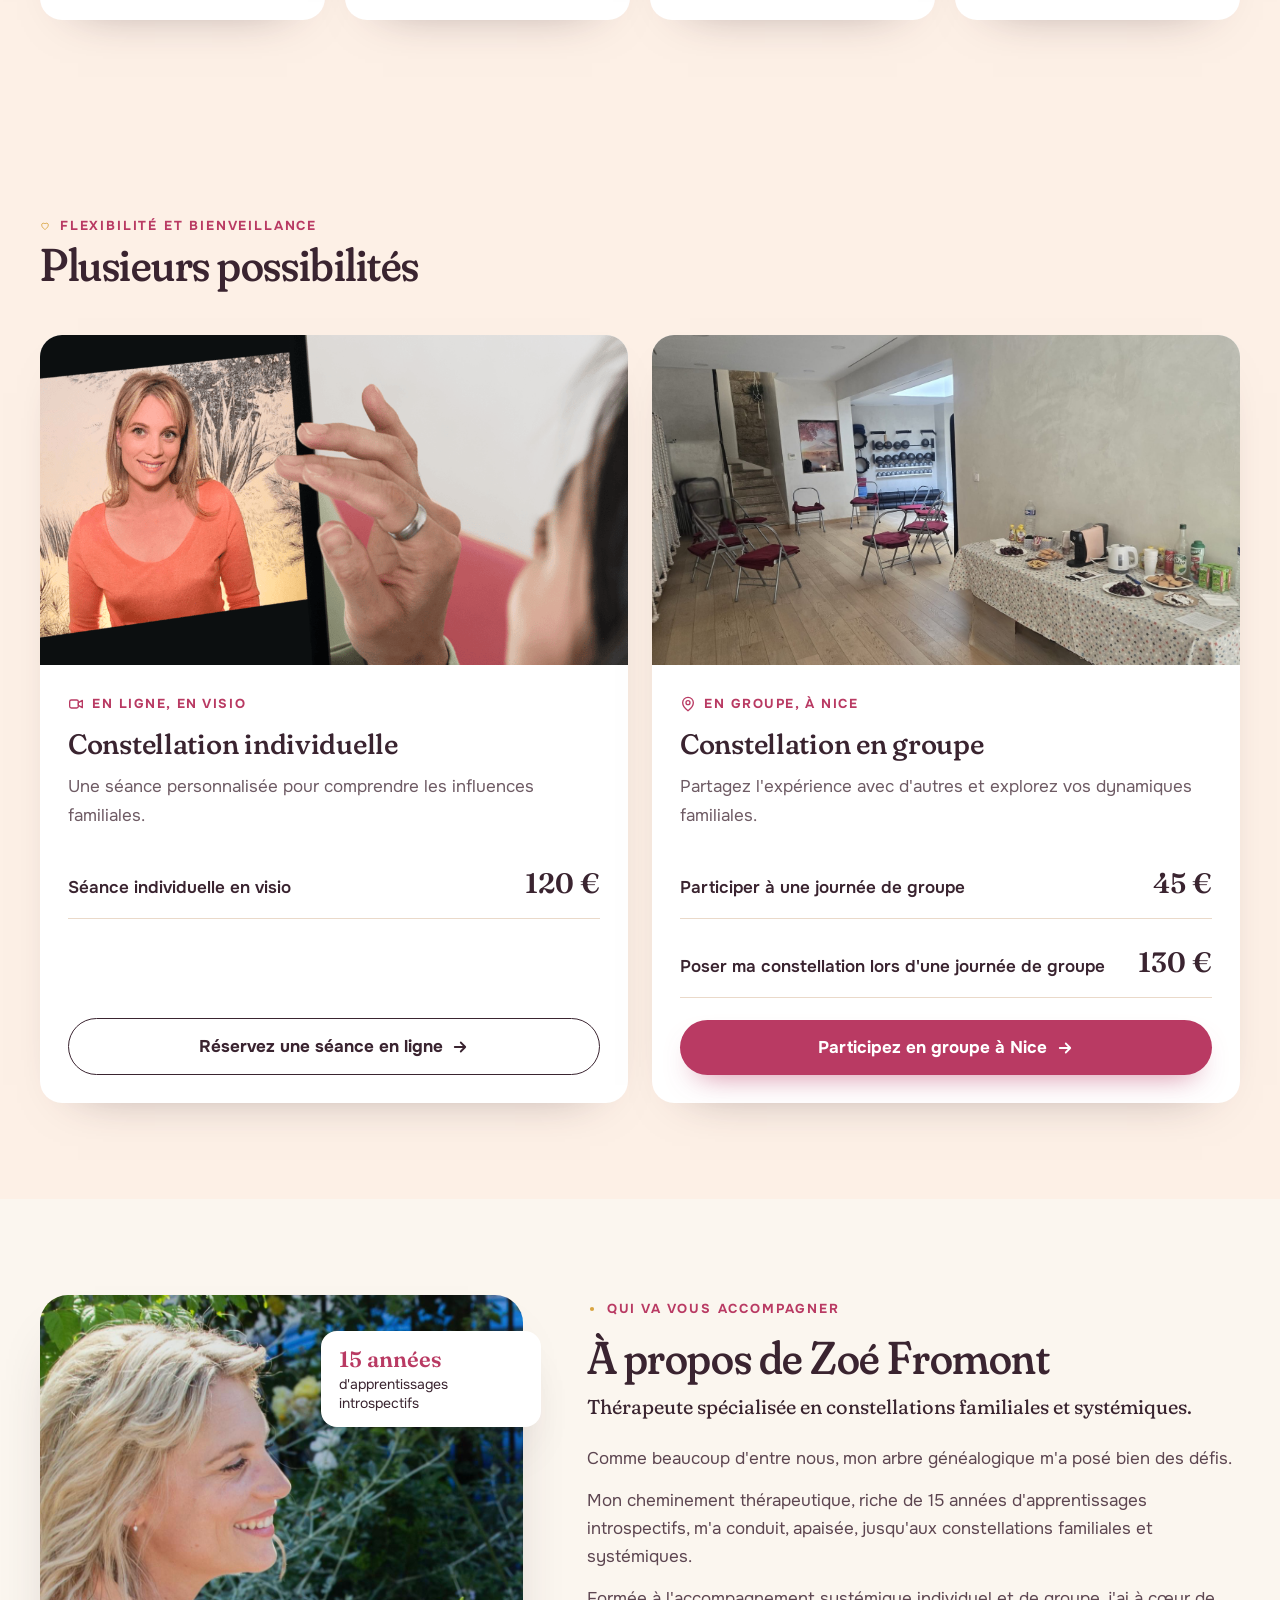
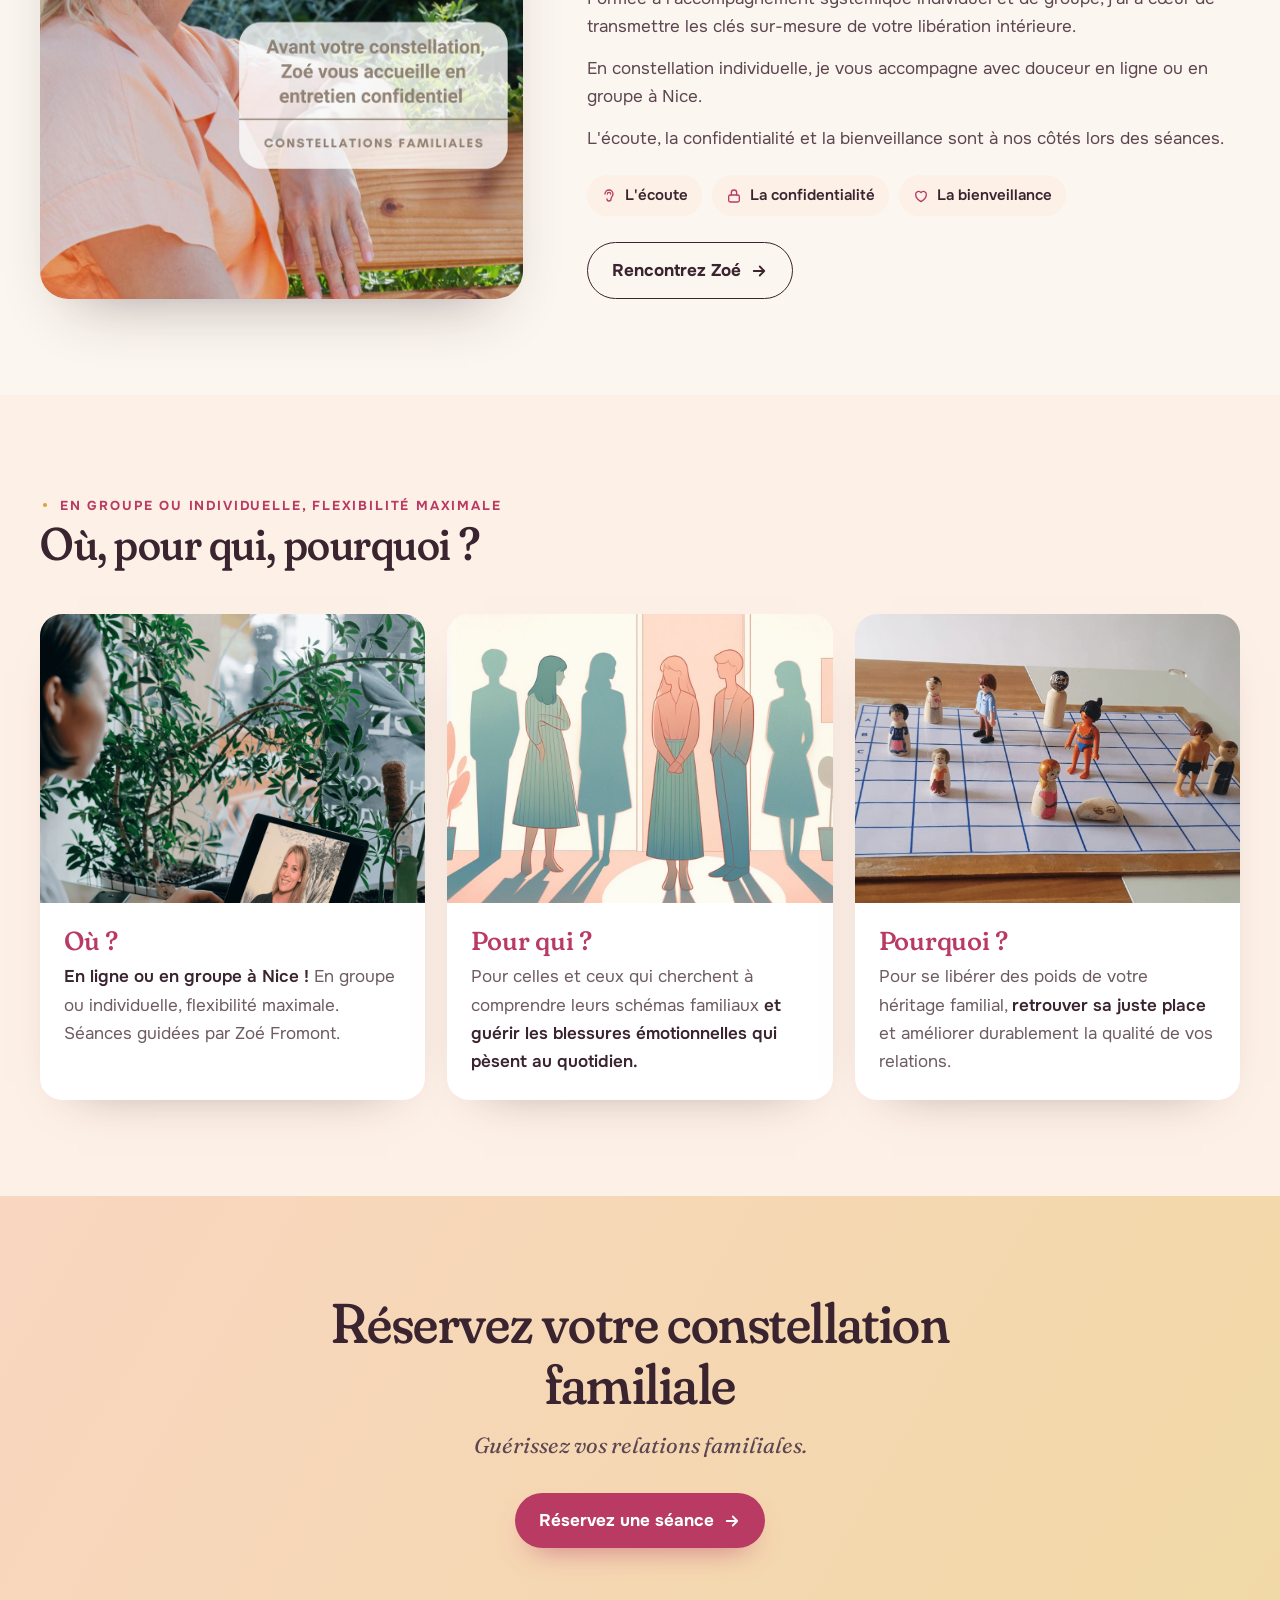
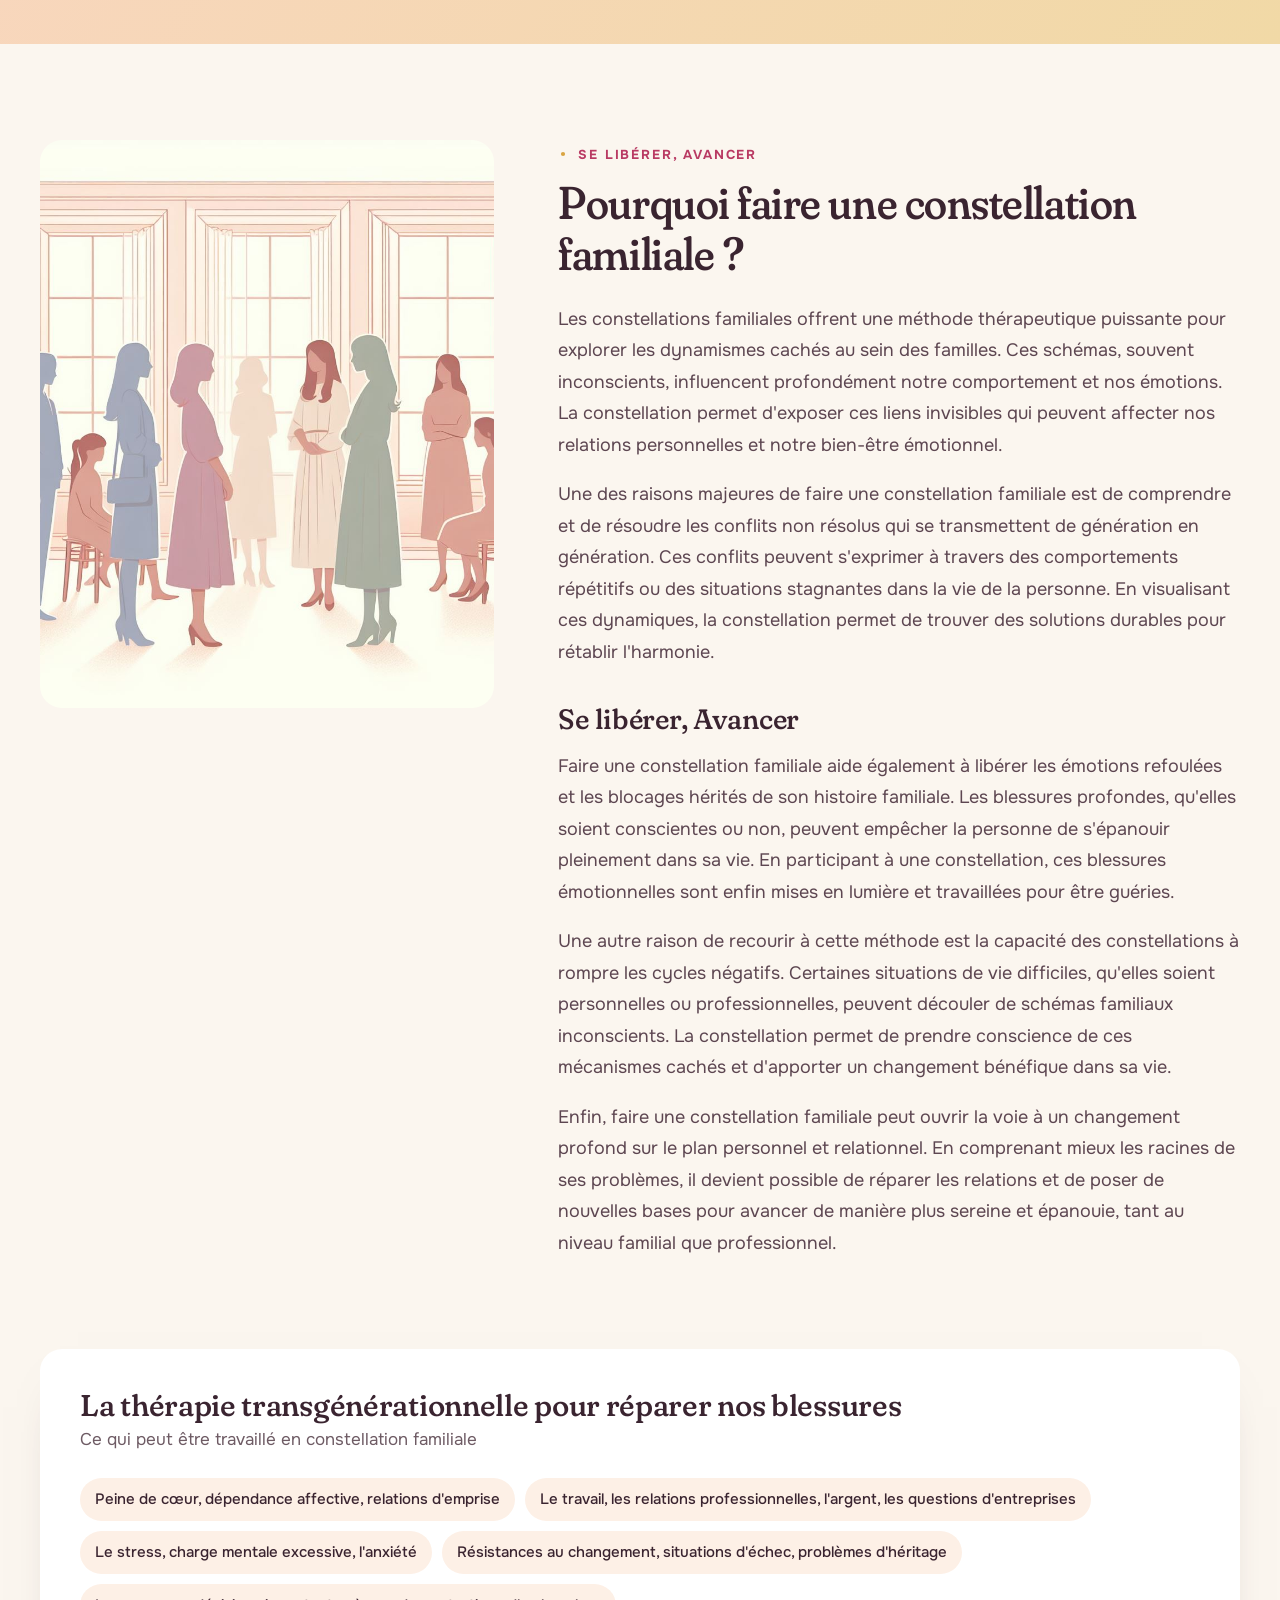
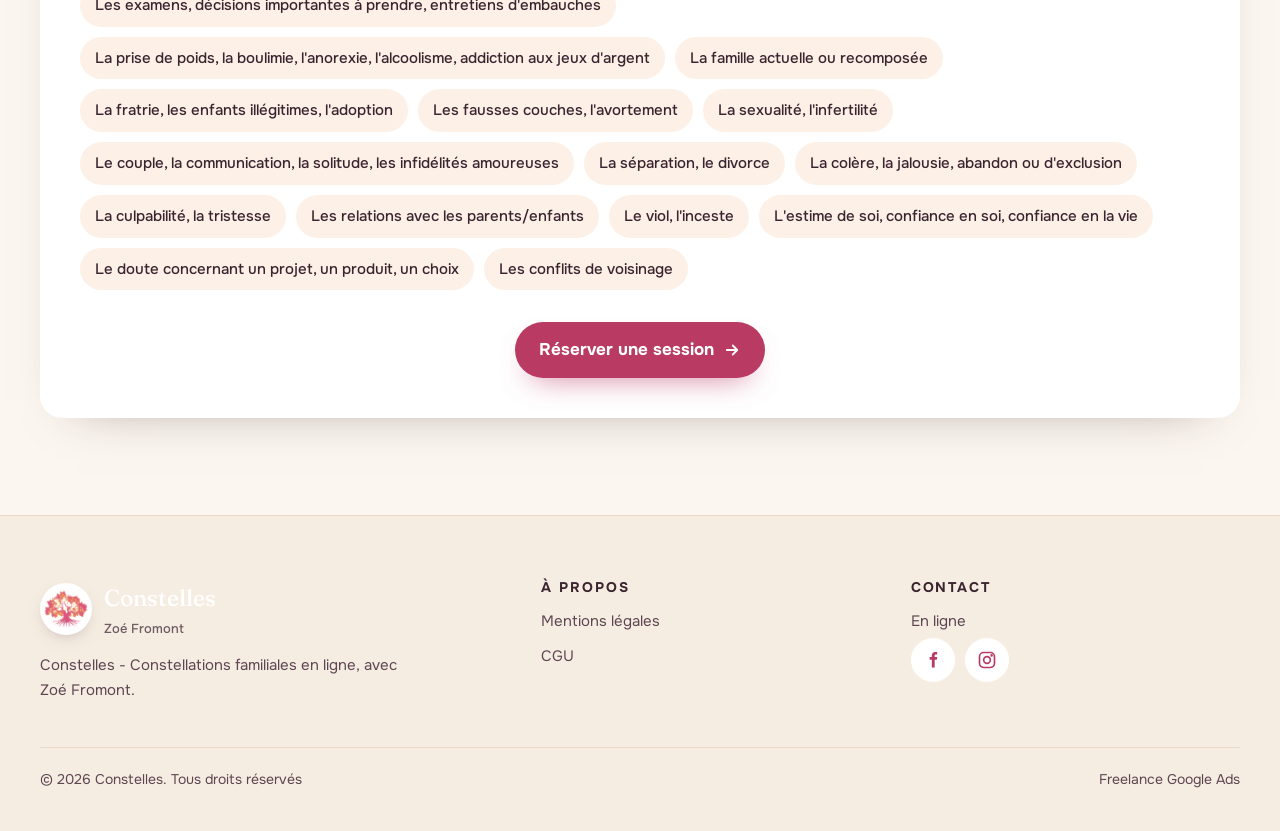
==== commit 09676c6a: "Maquette 3 : fond continu entre le haut de page et le formulaire Co-Authored-By: Claude Opus 5.5 <no" ====
--- a/maquette-3-rencontre.html
+++ b/maquette-3-rencontre.html
@@ -89,7 +89,8 @@
 .etoiles svg{width:20px;height:20px}
 
 /* ---------- HERO ---------- */
-.hero{position:relative;overflow:hidden;background:linear-gradient(115deg,var(--creme) 0%,var(--creme) 40%,var(--peche-clair) 70%,#fbe3d3 100%)}
+#block-section-form{background:linear-gradient(115deg,var(--creme) 0%,var(--creme) 40%,var(--peche-clair) 70%,#fbe3d3 100%)}
+.hero{position:relative;overflow:hidden}
 .hero::before{content:"";position:absolute;right:-8%;top:-12%;width:60%;height:120%;background:radial-gradient(closest-side,rgba(241,217,166,.55),transparent);pointer-events:none}
 .entete{position:relative;display:flex;align-items:center;justify-content:space-between;gap:16px;padding:18px 0}
 .marque{display:flex;align-items:center;gap:12px;text-decoration:none}
@@ -129,7 +130,7 @@
 @media(min-width:1300px){.citation{right:-40px;width:250px}}
 
 /* Formulaire */
-.zone-form{background:linear-gradient(180deg,#fbe3d3 0%,var(--peche-clair) 100%);padding:0 0 80px}
+.zone-form{padding:0 0 80px}
 .hero + .zone-form{margin-top:-1px}
 .carte-form{display:grid;grid-template-columns:.85fr 1.15fr;gap:40px;align-items:center;background:#fff;border-radius:var(--r);padding:36px 40px;box-shadow:var(--ombre)}
 .carte-form h2{font-size:clamp(26px,2.6vw,34px)}
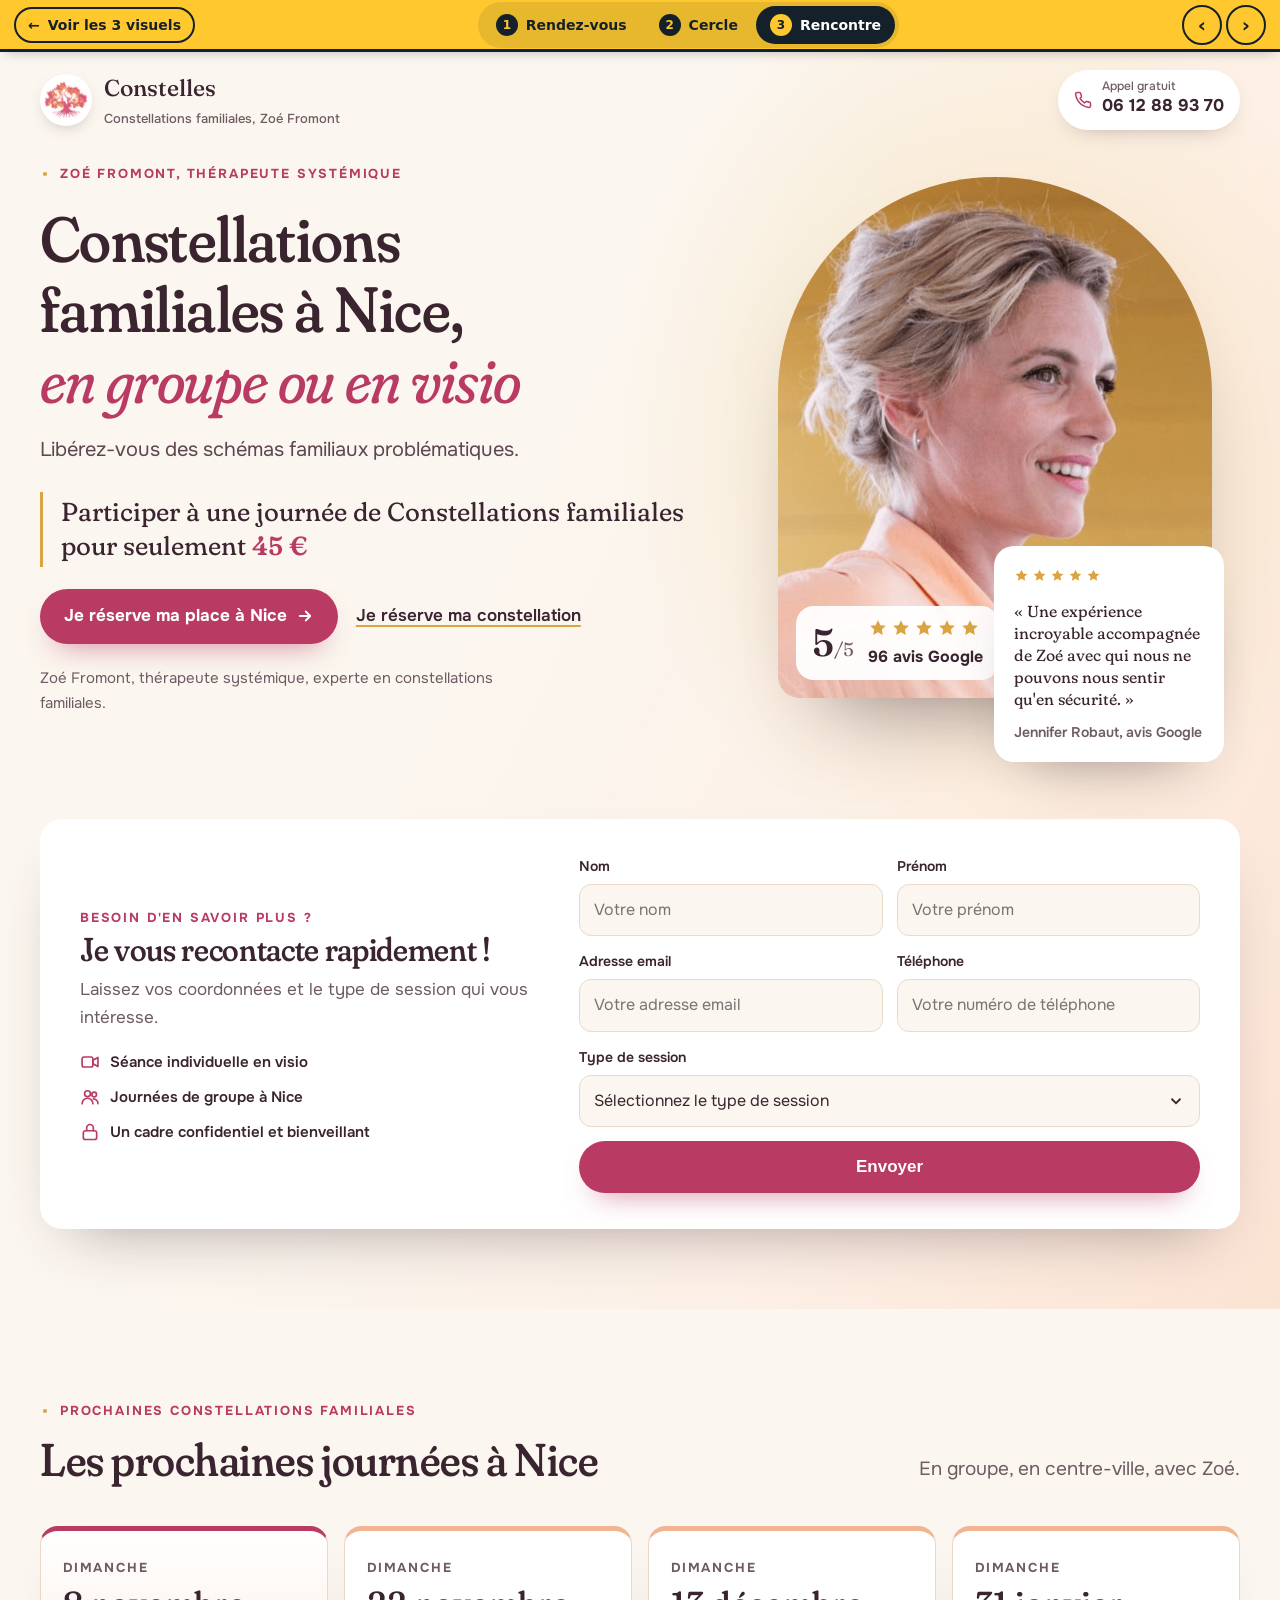
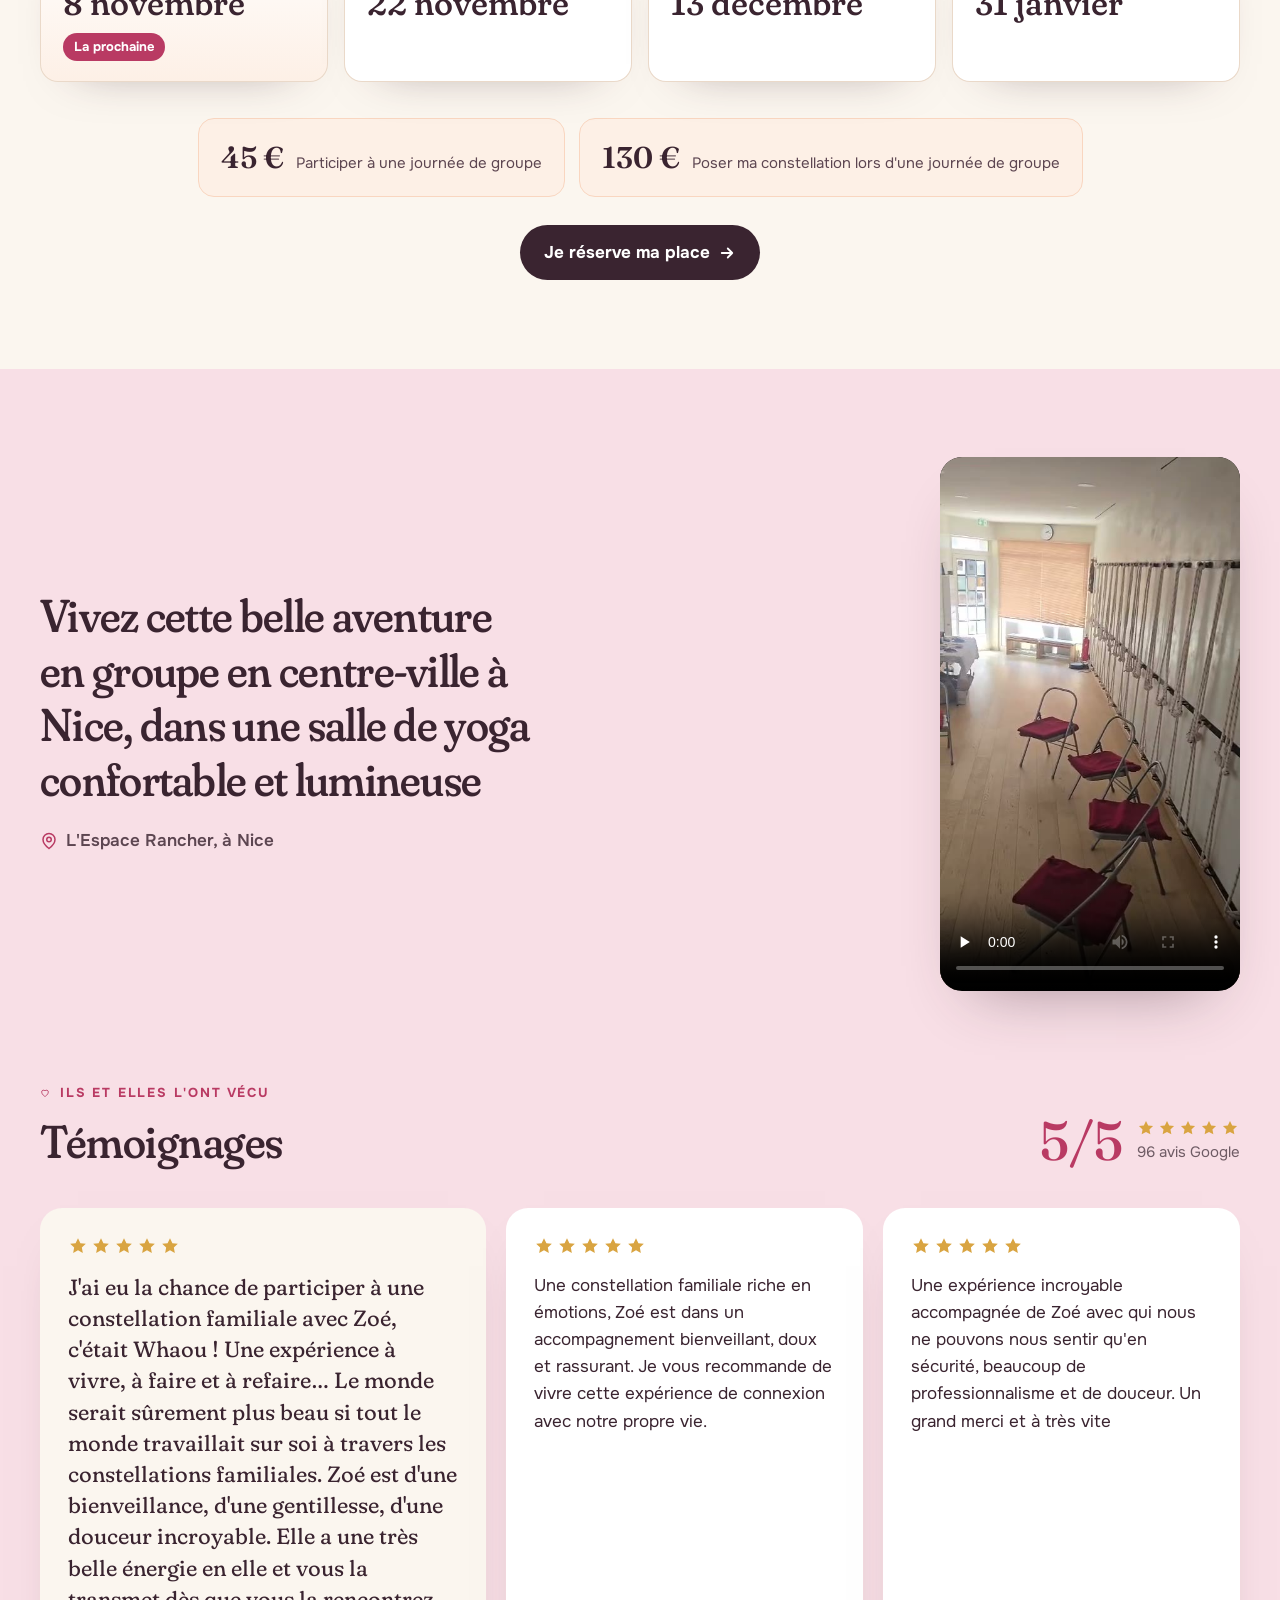
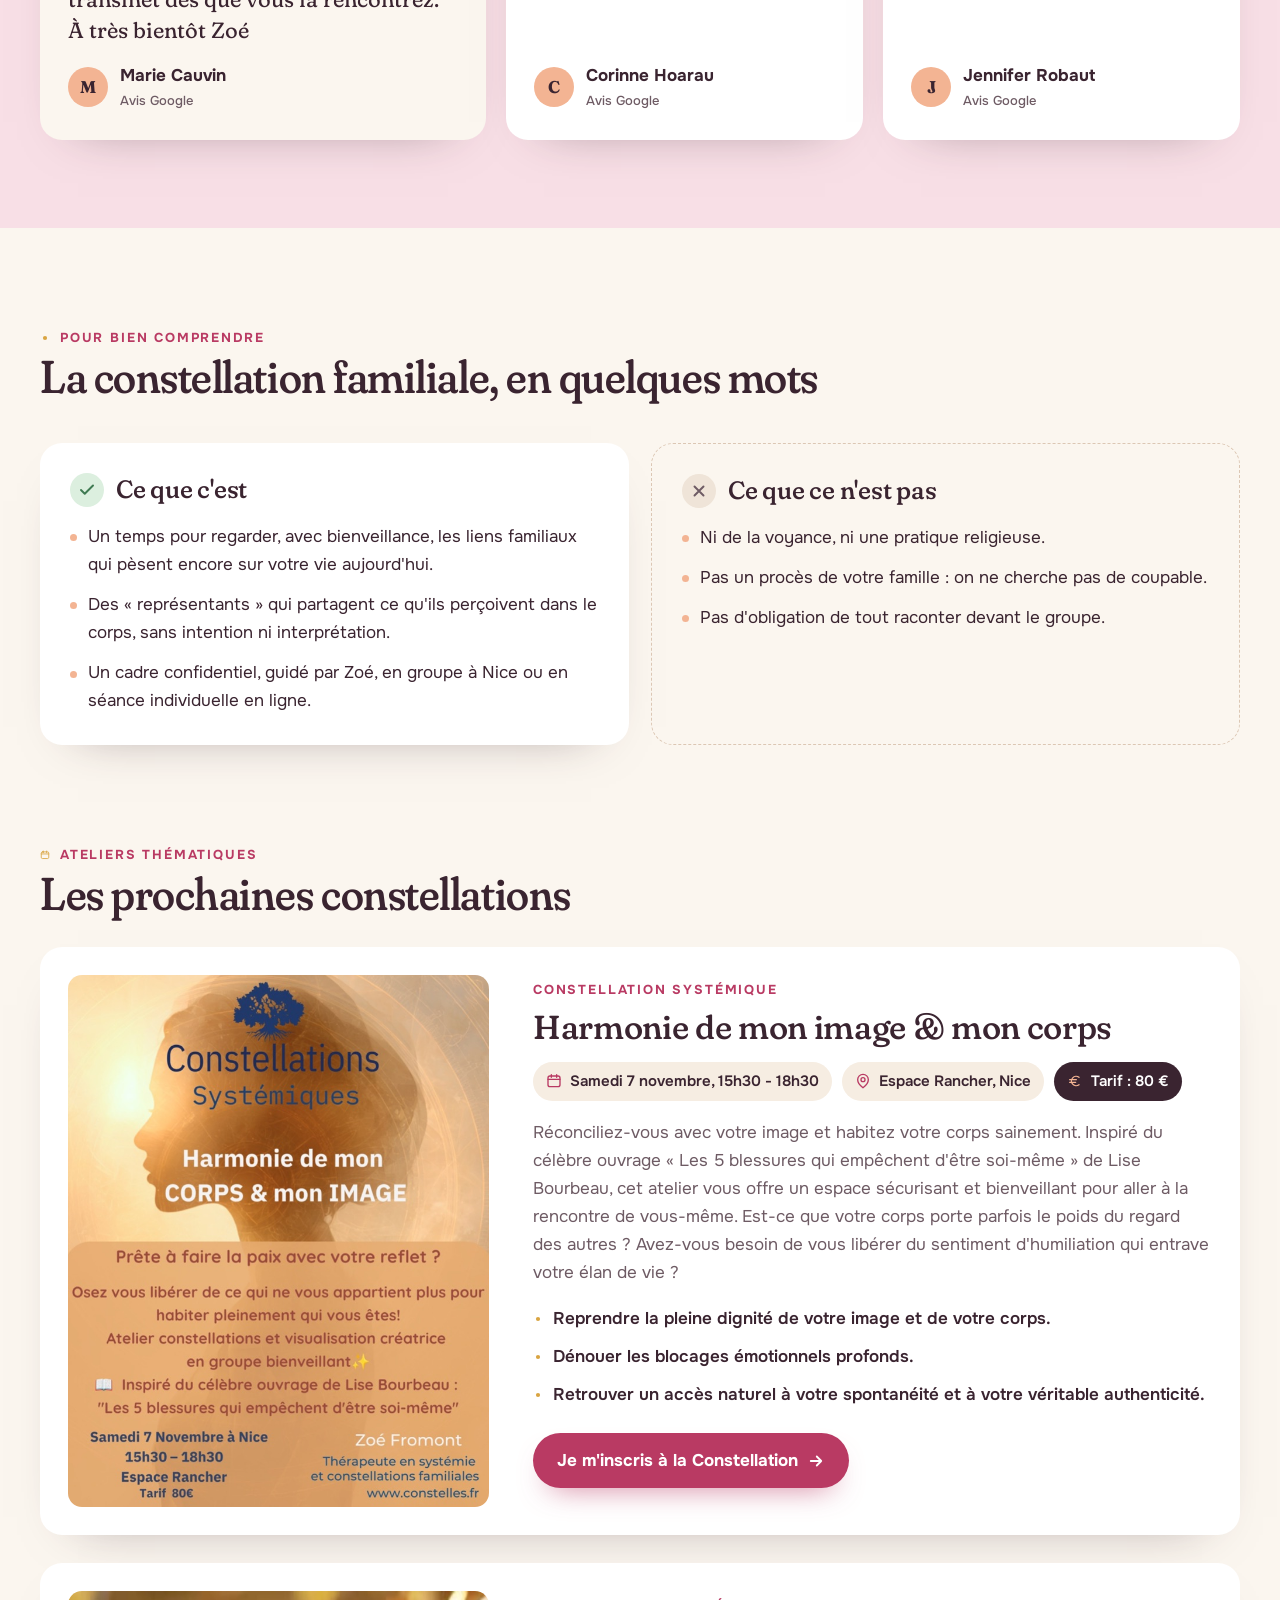
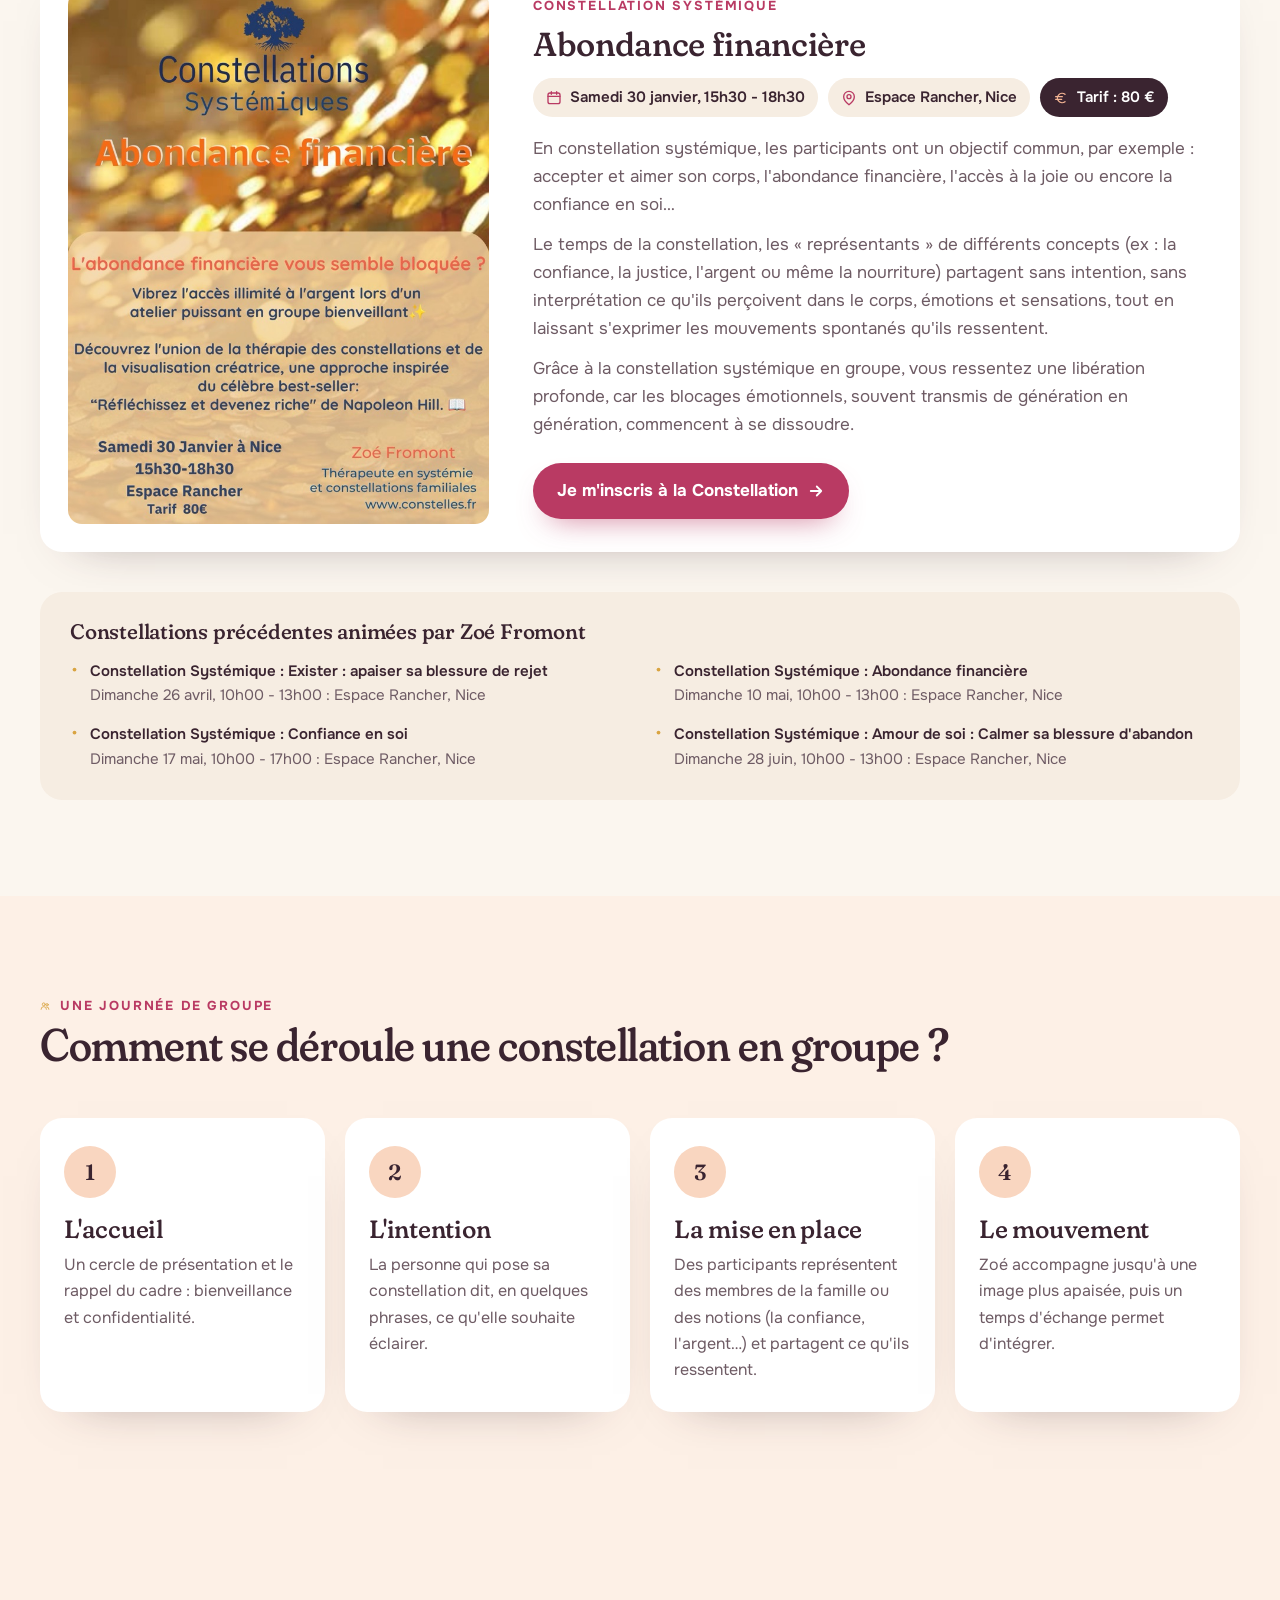
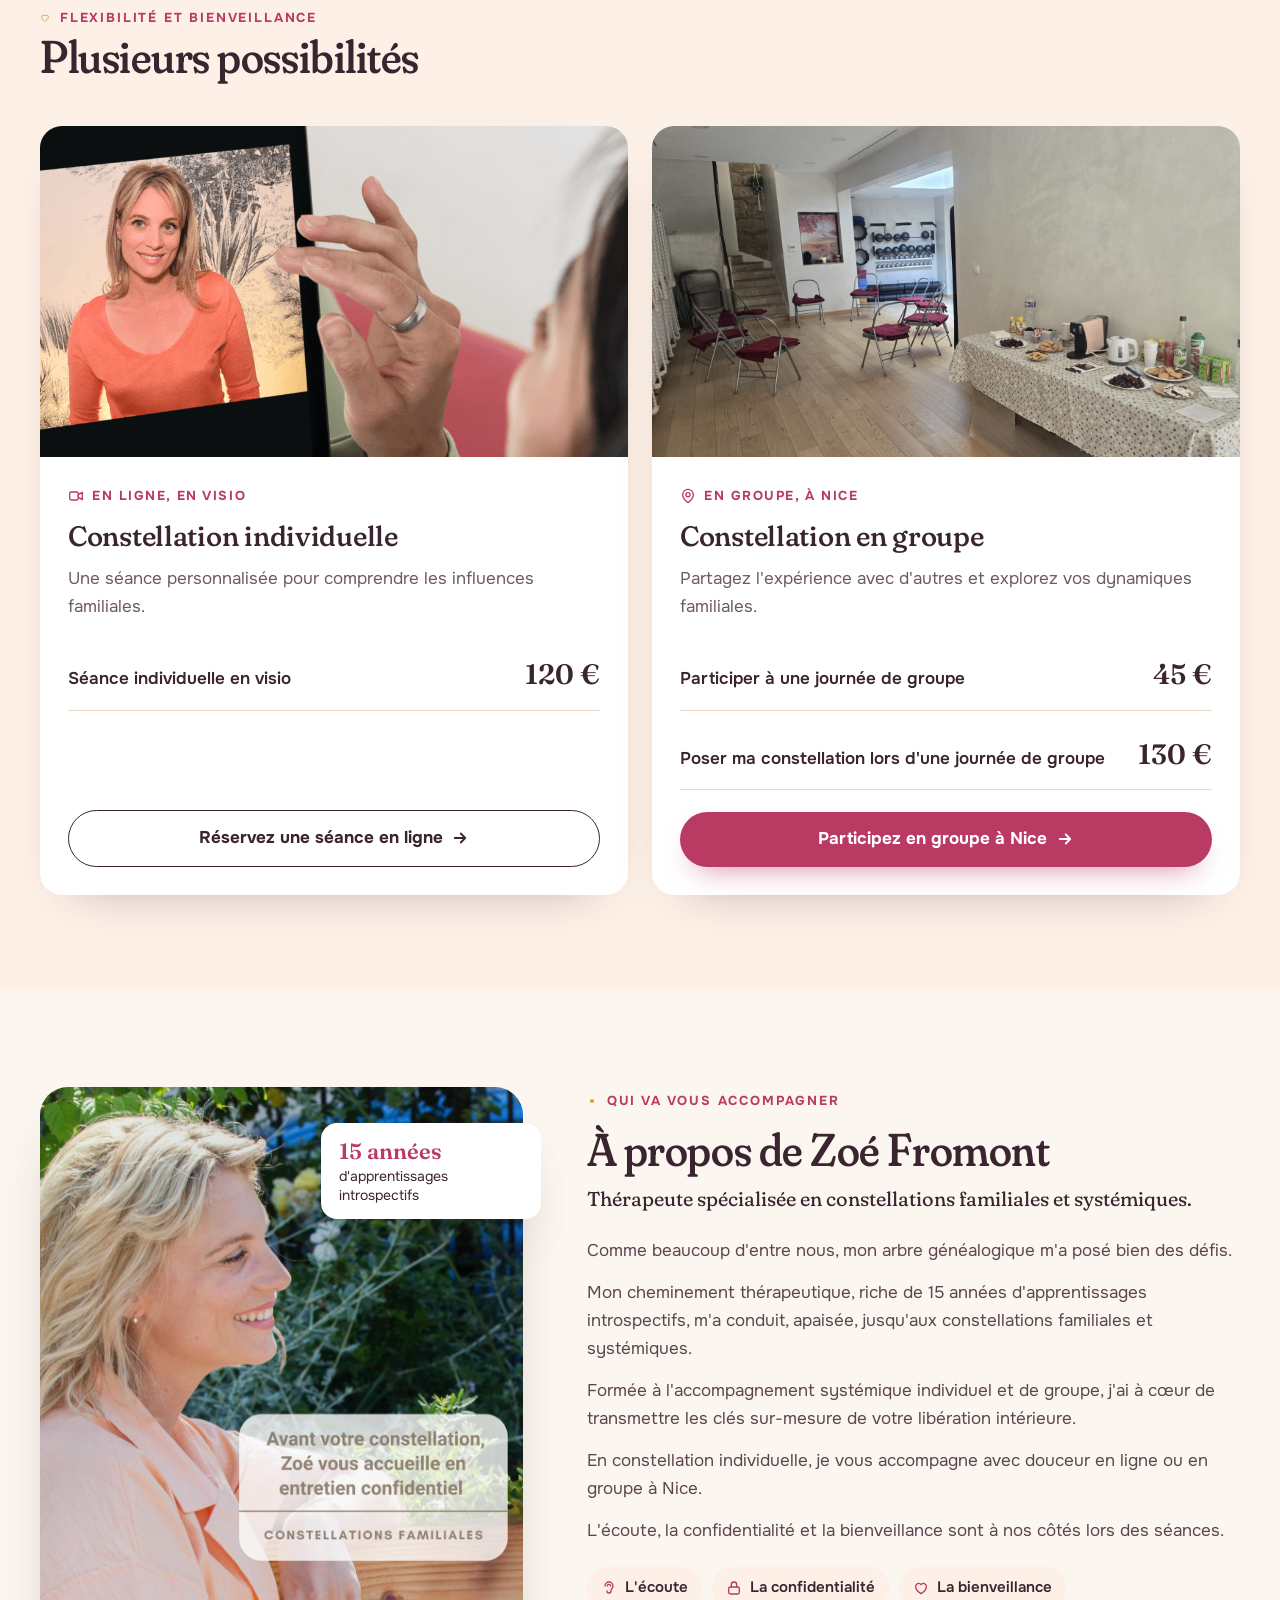
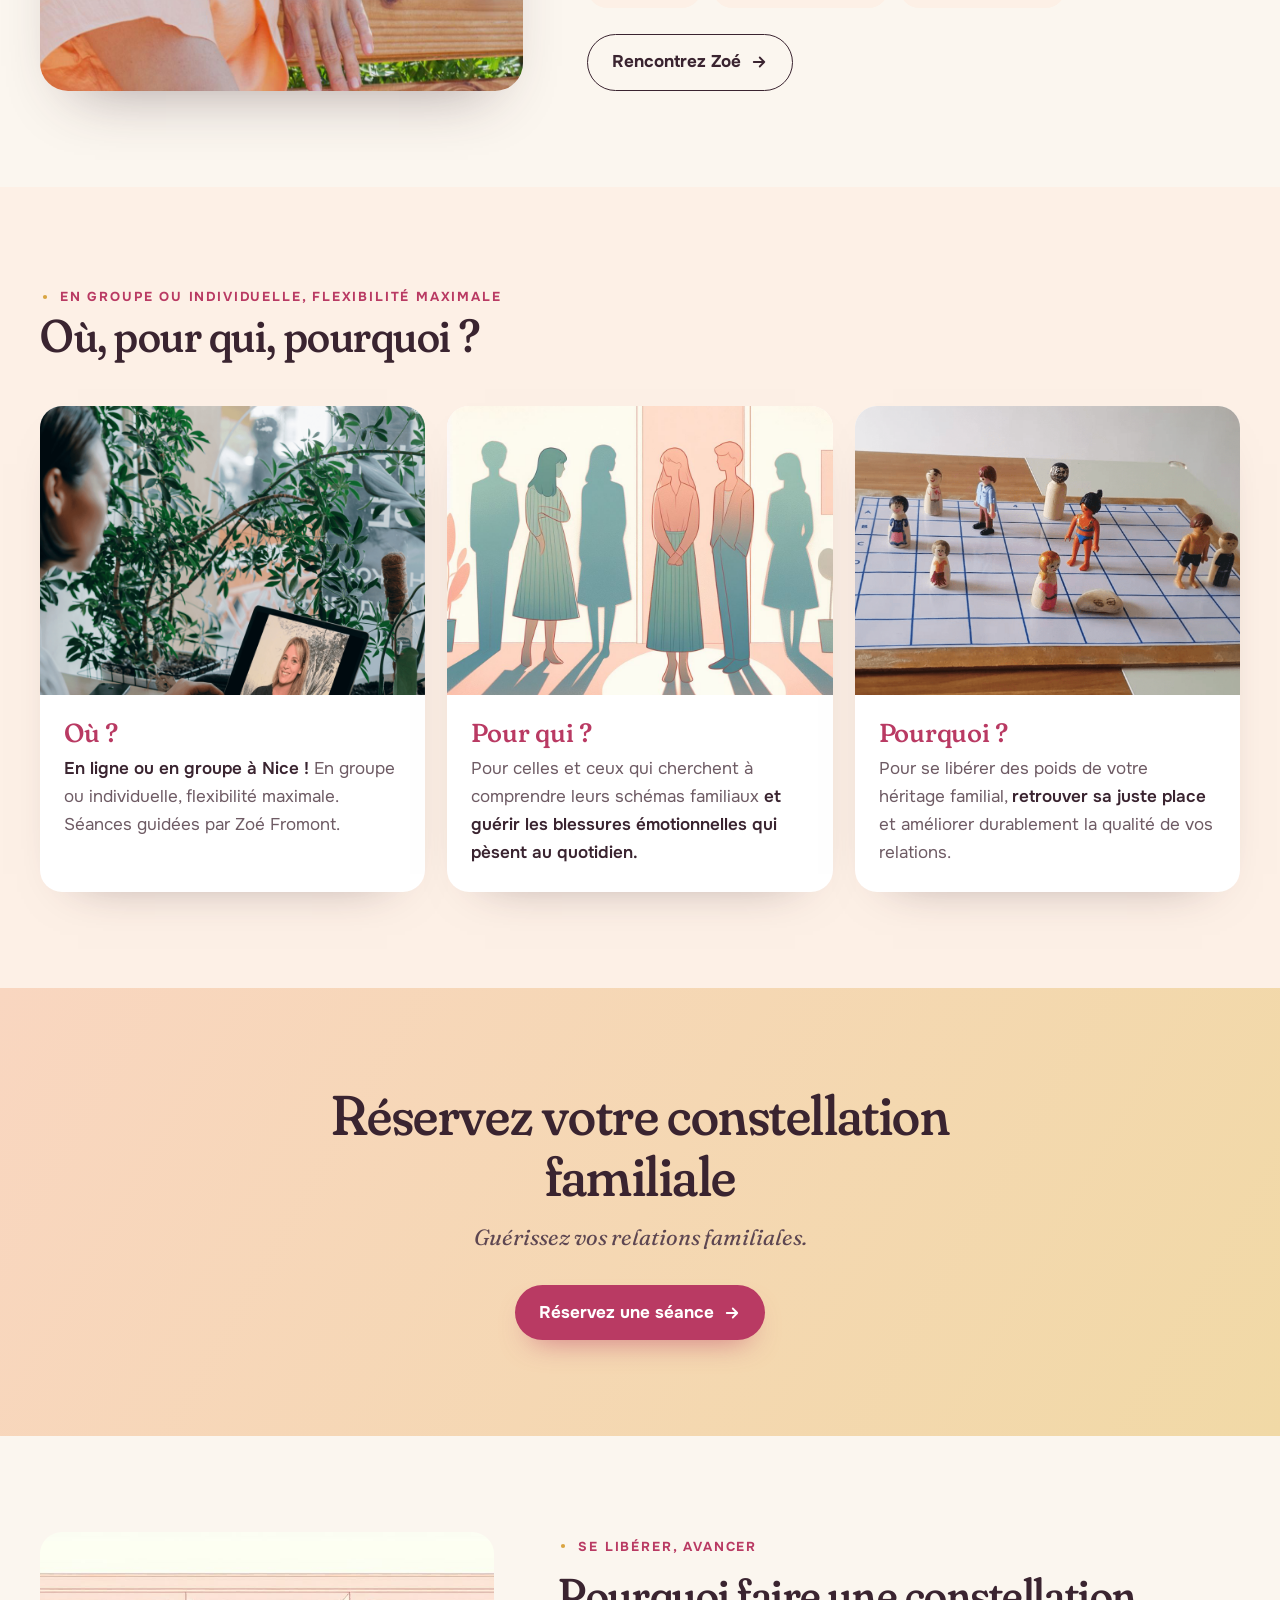
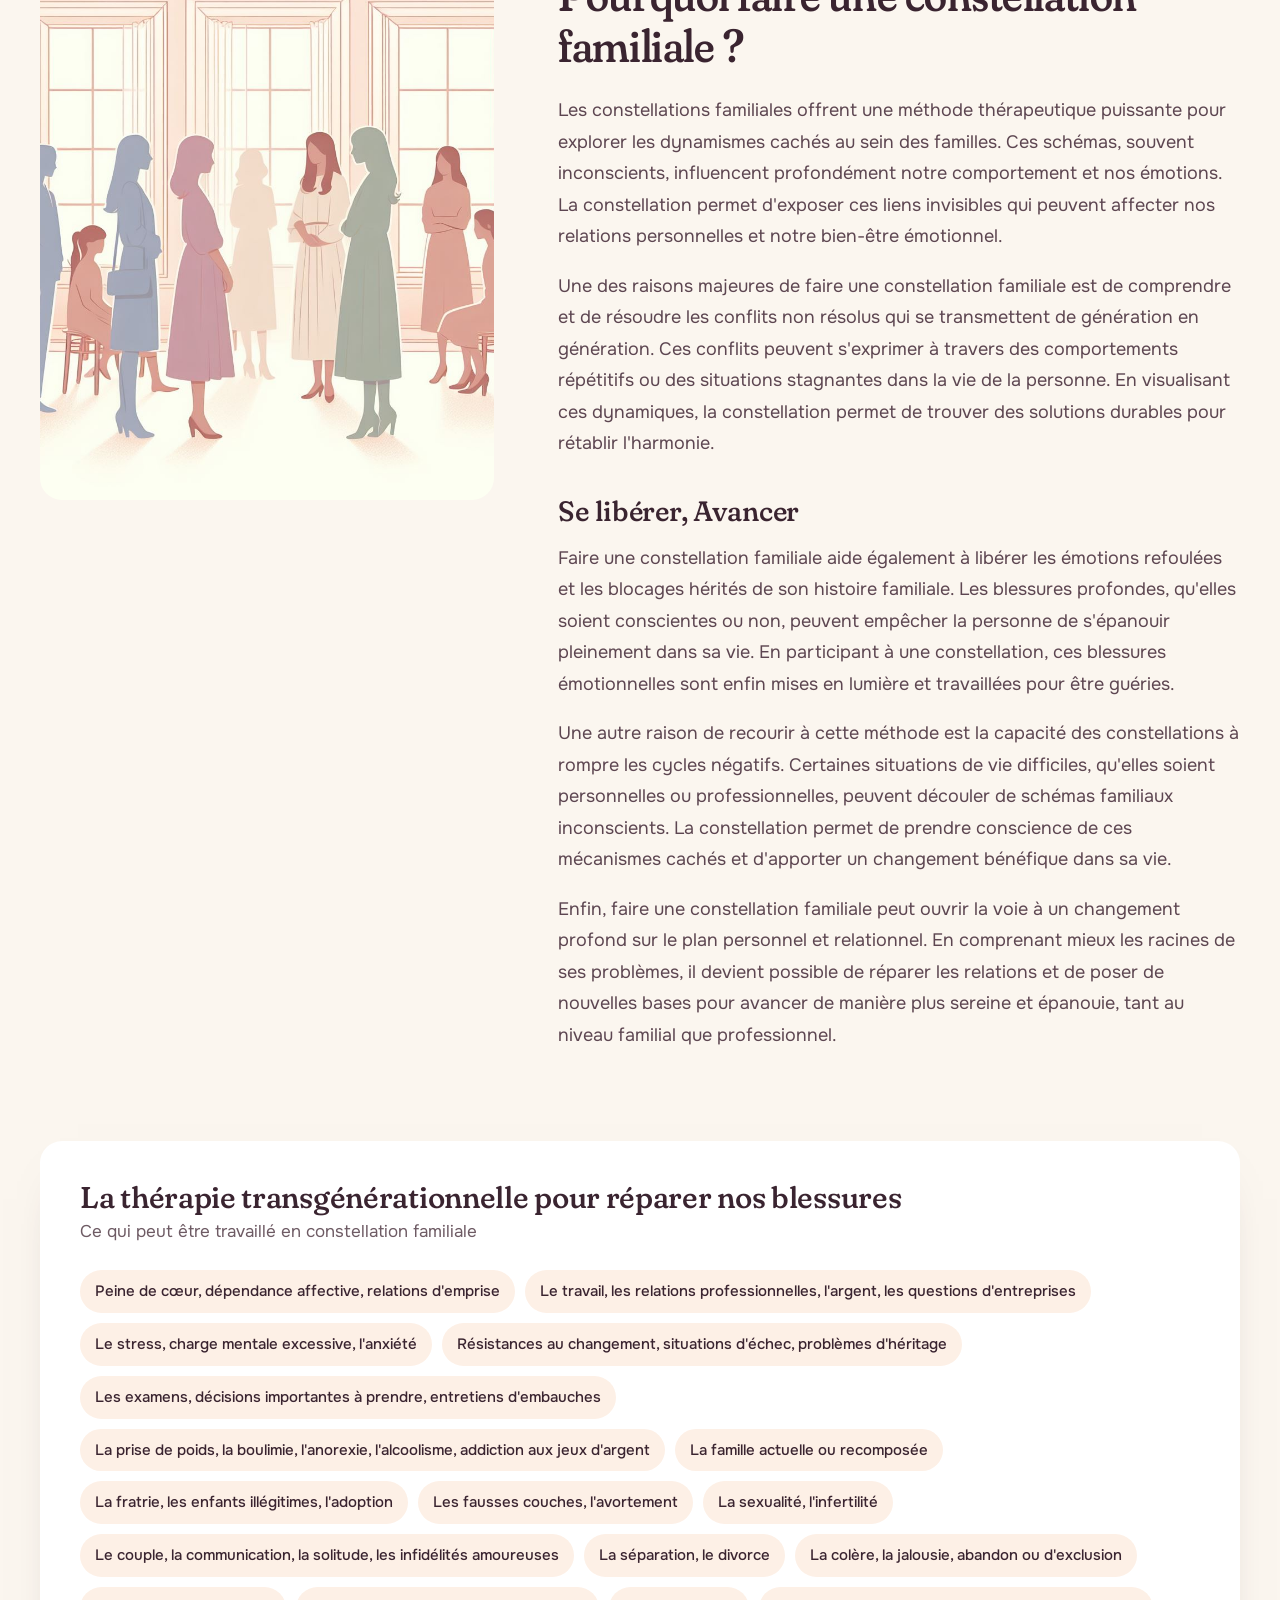
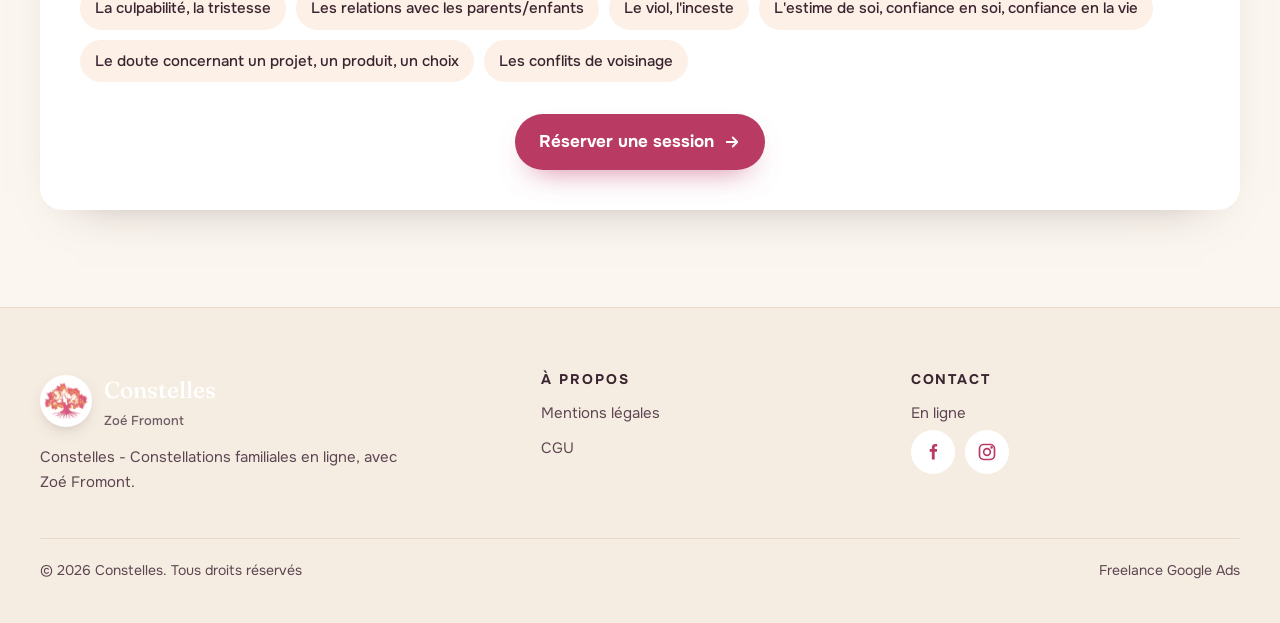
==== commit aaf83764: "Maquette 3 : texte de la salle à côté de la vidéo sur ordinateur Co-Authored-By: Claude Opus 5.5 <no" ====
--- a/maquette-3-rencontre.html
+++ b/maquette-3-rencontre.html
@@ -163,9 +163,11 @@
 .tarif b{font-family:var(--display);font-weight:600;font-size:30px;color:var(--encre);white-space:nowrap}
 .tarif span{font-size:15px;color:var(--encre-2)}
 .cta-centre{display:flex;justify-content:center;margin-top:28px}
-.salle{display:grid;justify-items:center;gap:28px;margin-bottom:80px;text-align:center}
-.salle .phrase{font-family:var(--display);font-weight:500;font-size:clamp(22px,2.4vw,30px);line-height:1.3;letter-spacing:-.01em;max-width:34ch;text-wrap:balance;color:var(--encre);font-variation-settings:"SOFT" 100,"opsz" 96}
-.salle .video{width:100%;max-width:340px;border-radius:var(--r);overflow:hidden;box-shadow:var(--ombre);background:#000}
+.salle{display:grid;grid-template-columns:1fr 300px;gap:64px;align-items:center;margin:0 0 88px}
+.salle .phrase{font-family:var(--display);font-weight:500;font-size:clamp(28px,3.6vw,48px);line-height:1.18;letter-spacing:-.015em;max-width:21ch;text-wrap:balance;color:var(--encre);font-variation-settings:"SOFT" 100,"opsz" 96}
+.salle .lieu{display:inline-flex;align-items:center;gap:8px;margin-top:20px;font-weight:600;color:var(--encre-2)}
+.salle .lieu svg{width:18px;height:18px;color:var(--rose-fonce)}
+.salle .video{width:100%;border-radius:var(--r);overflow:hidden;box-shadow:var(--ombre);background:#000}
 .salle .video video{width:100%;aspect-ratio:478/850;object-fit:cover}
 .legende{font-size:14px;color:var(--gris);margin-top:10px}
 
@@ -341,7 +343,7 @@
   .portrait .cadre{order:-1;justify-self:center;width:min(70%,322px);aspect-ratio:5/6;border-radius:220px 220px 28px 28px}
   .citation{order:2;position:relative;right:auto;bottom:auto;width:auto;margin:6px 0 0;box-shadow:var(--ombre-douce)}
   .hero h1{max-width:none}
-  .salle{margin-bottom:56px}.salle .video{max-width:300px}
+  .salle{grid-template-columns:1fr;justify-items:center;text-align:center;gap:28px;margin-bottom:56px}.salle .phrase{font-size:clamp(22px,5.6vw,28px);max-width:30ch}.salle .lieu{margin-top:12px}.salle .video{max-width:300px}
   .duo,.formules,.trio{grid-template-columns:1fr}
   .atelier{grid-template-columns:1fr;gap:22px}.atelier figure{max-width:380px}
   .zoe-grille,.long{grid-template-columns:1fr}
@@ -530,7 +532,10 @@
 <section id="testimonials" class="temoins">
   <div class="wrap">
     <div class="salle">
-      <p class="phrase">Vivez cette belle aventure en groupe en centre-ville à Nice, dans une salle de yoga confortable et lumineuse</p>
+      <div>
+        <p class="phrase">Vivez cette belle aventure en groupe en centre-ville à Nice, dans une salle de yoga confortable et lumineuse</p>
+        <p class="lieu"><svg aria-hidden="true"><use href="#i-lieu"/></svg>L'Espace Rancher, à Nice</p>
+      </div>
       <div class="video"><video src="assets/videos/constellation-groupe.mp4" poster="assets/img/constellation-groupe-affiche.jpg" controls playsinline preload="none" width="478" height="850" aria-label="Visite en vidéo de la salle de l'Espace Rancher"></video></div>
     </div>
     <div class="tete">
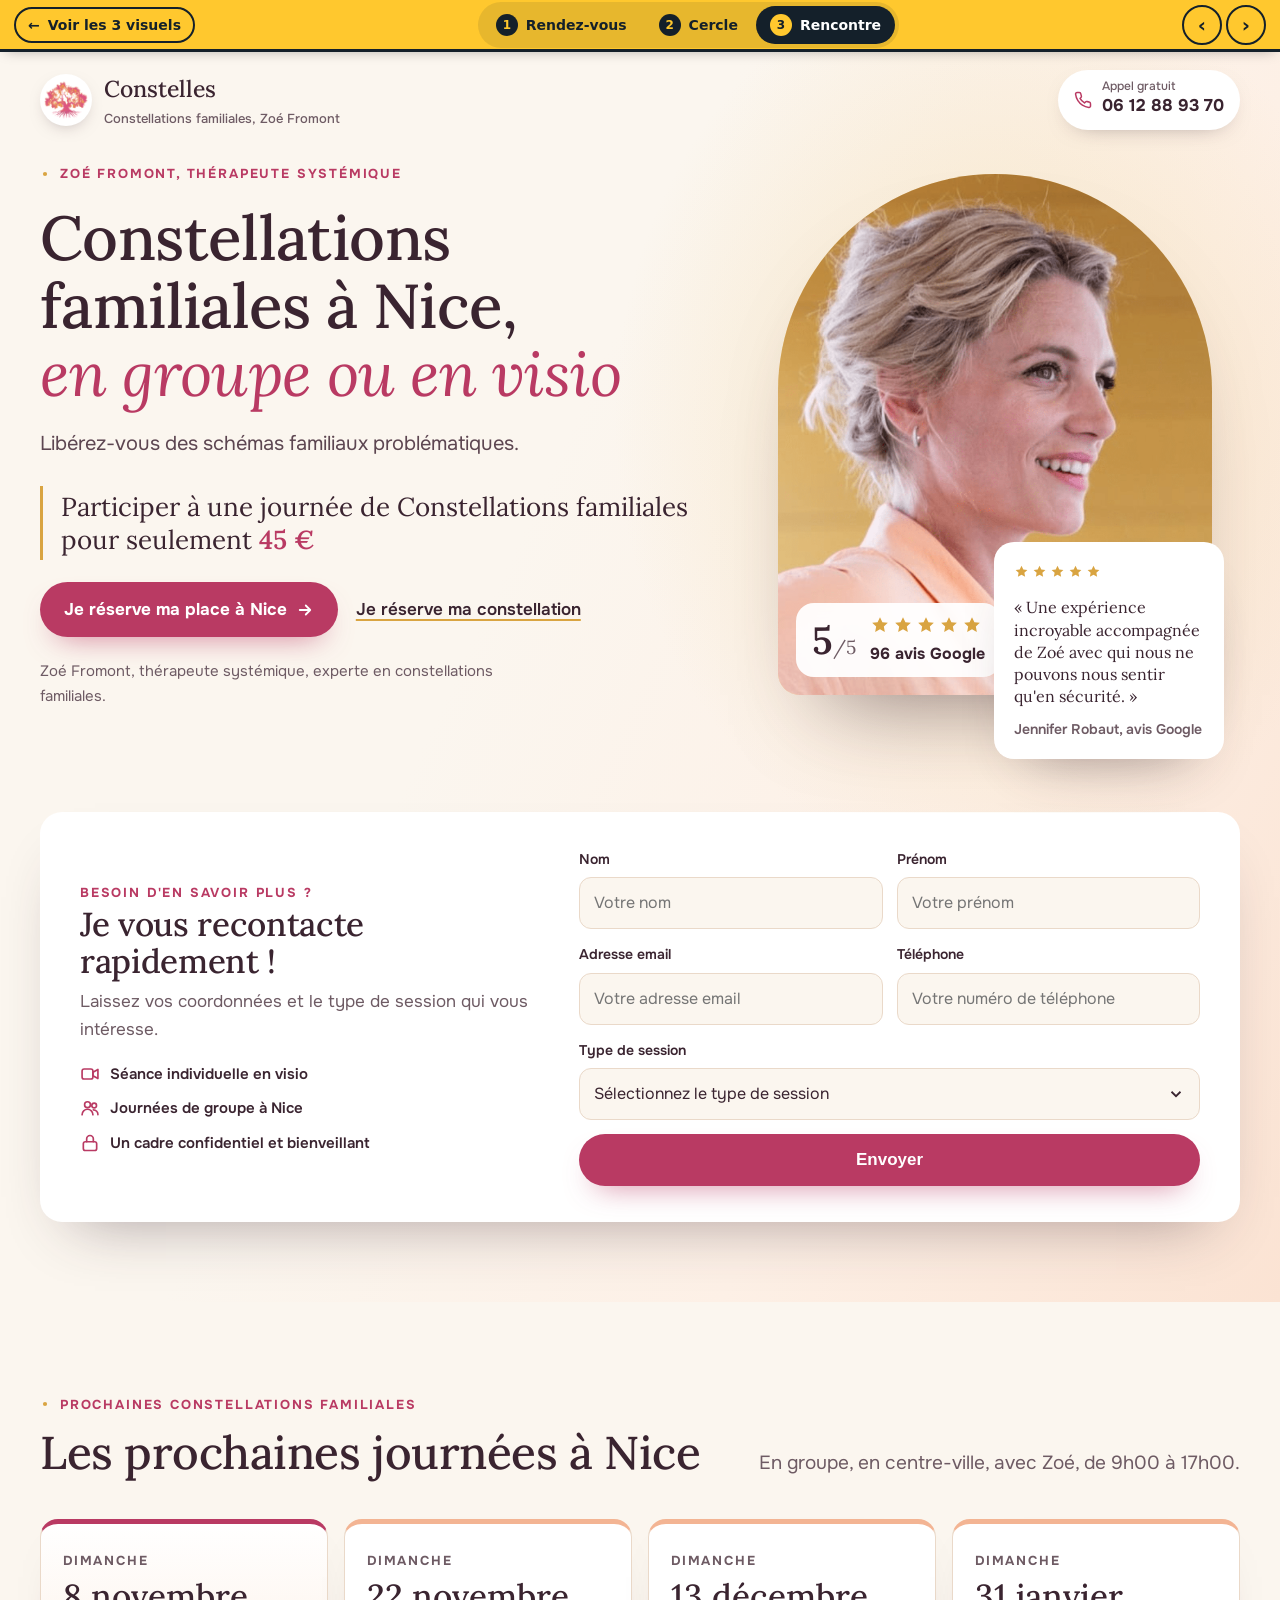
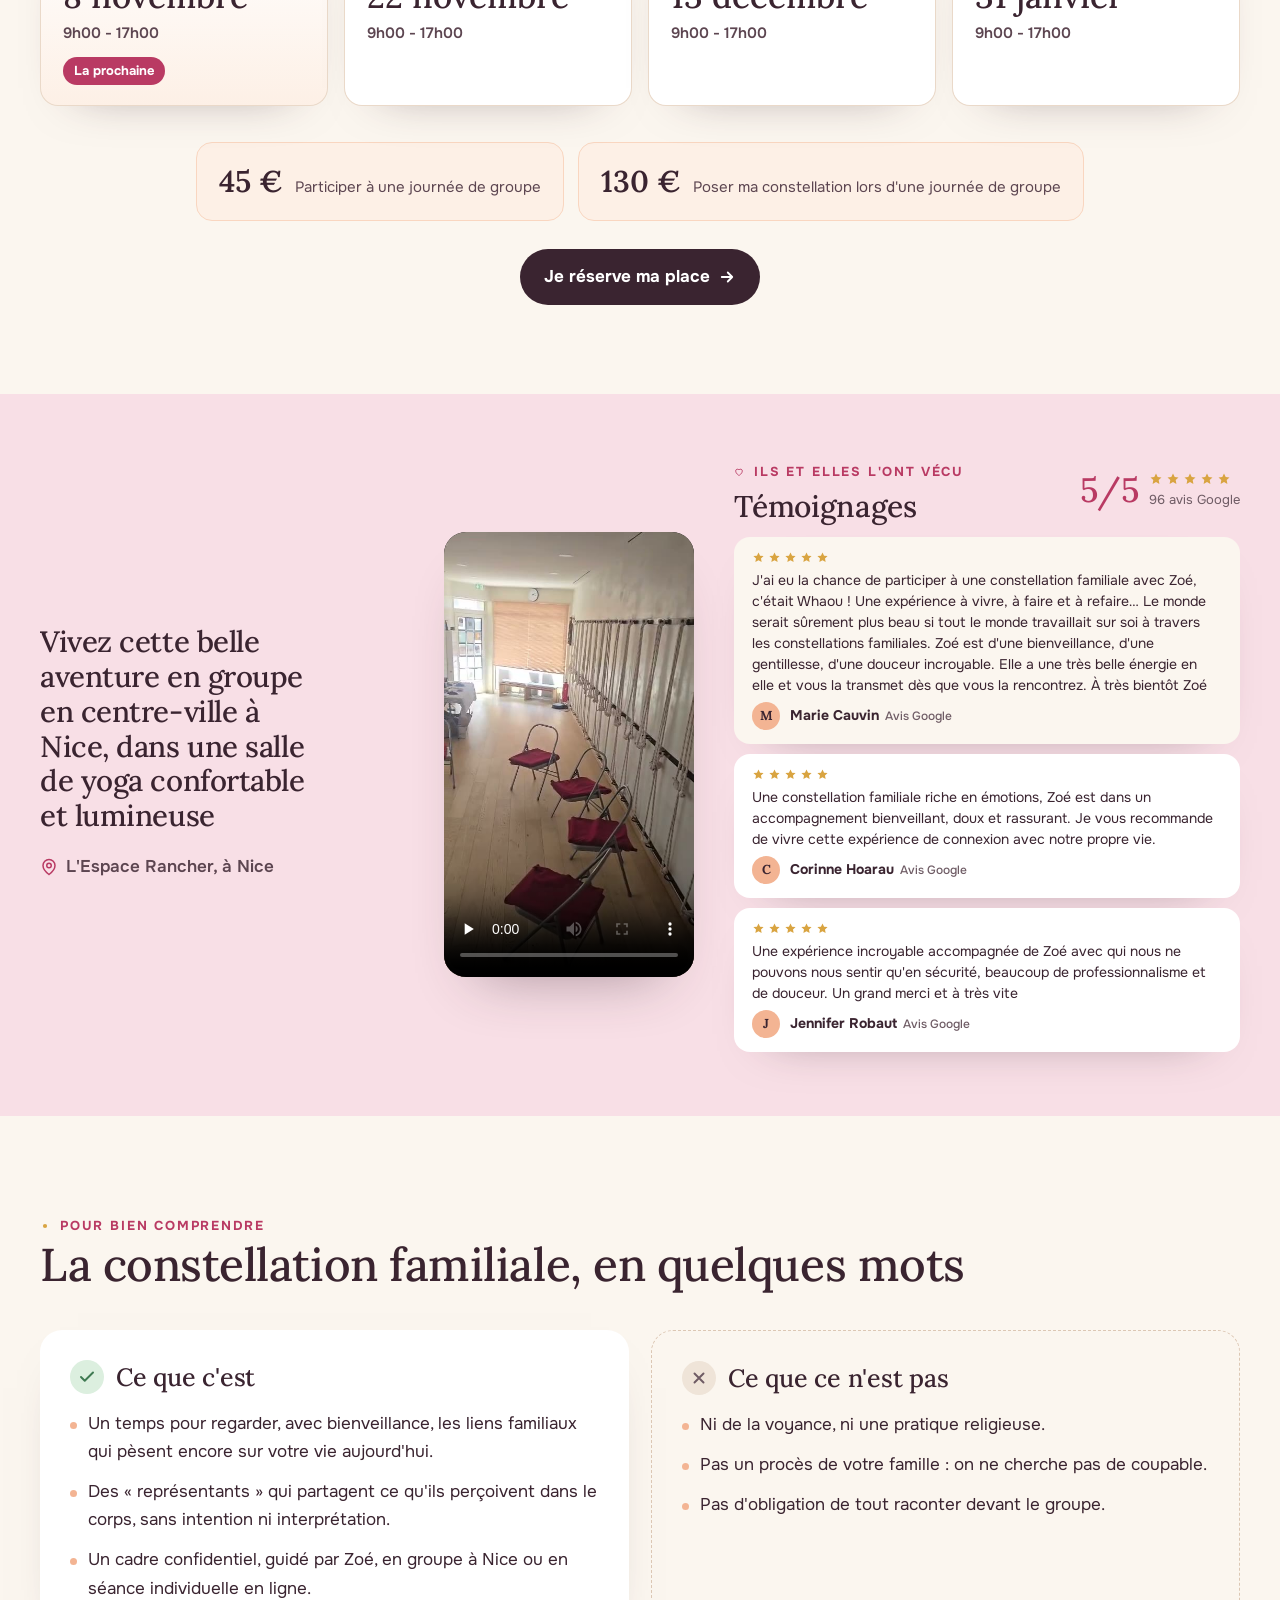
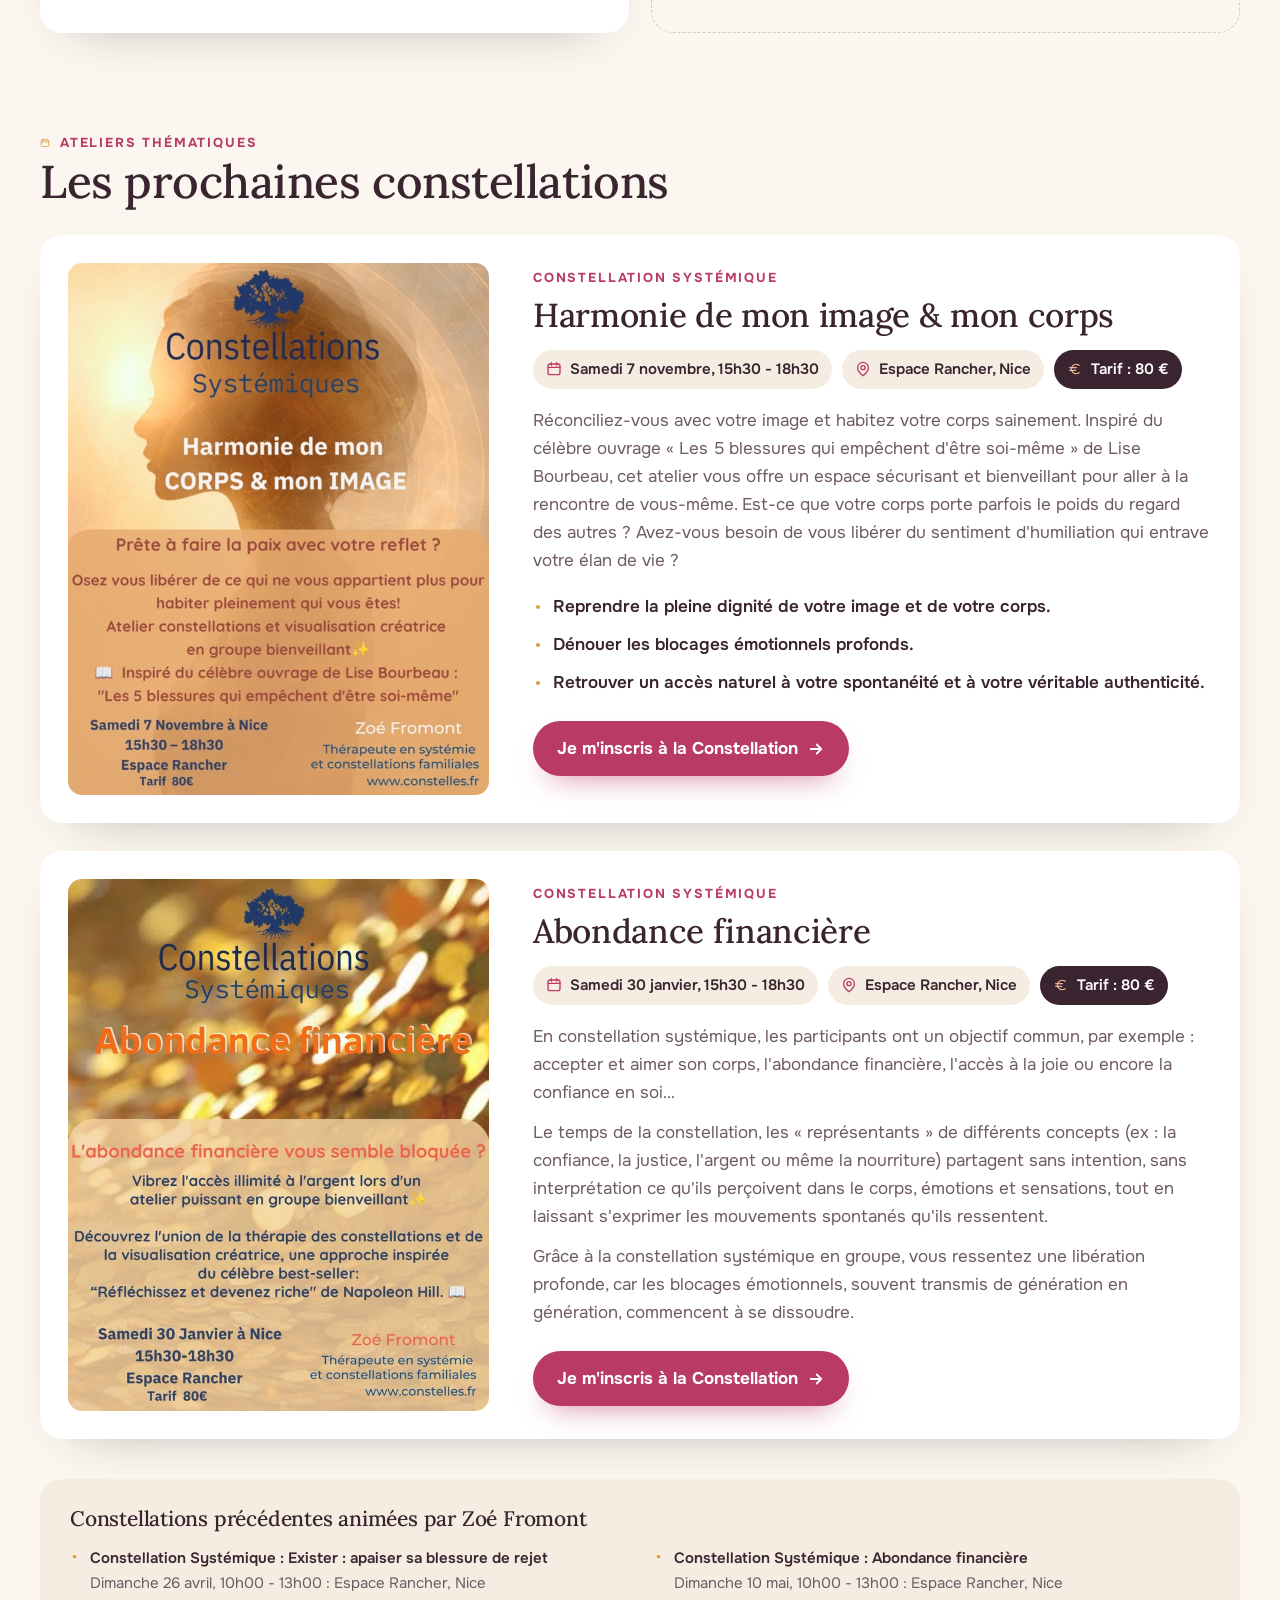
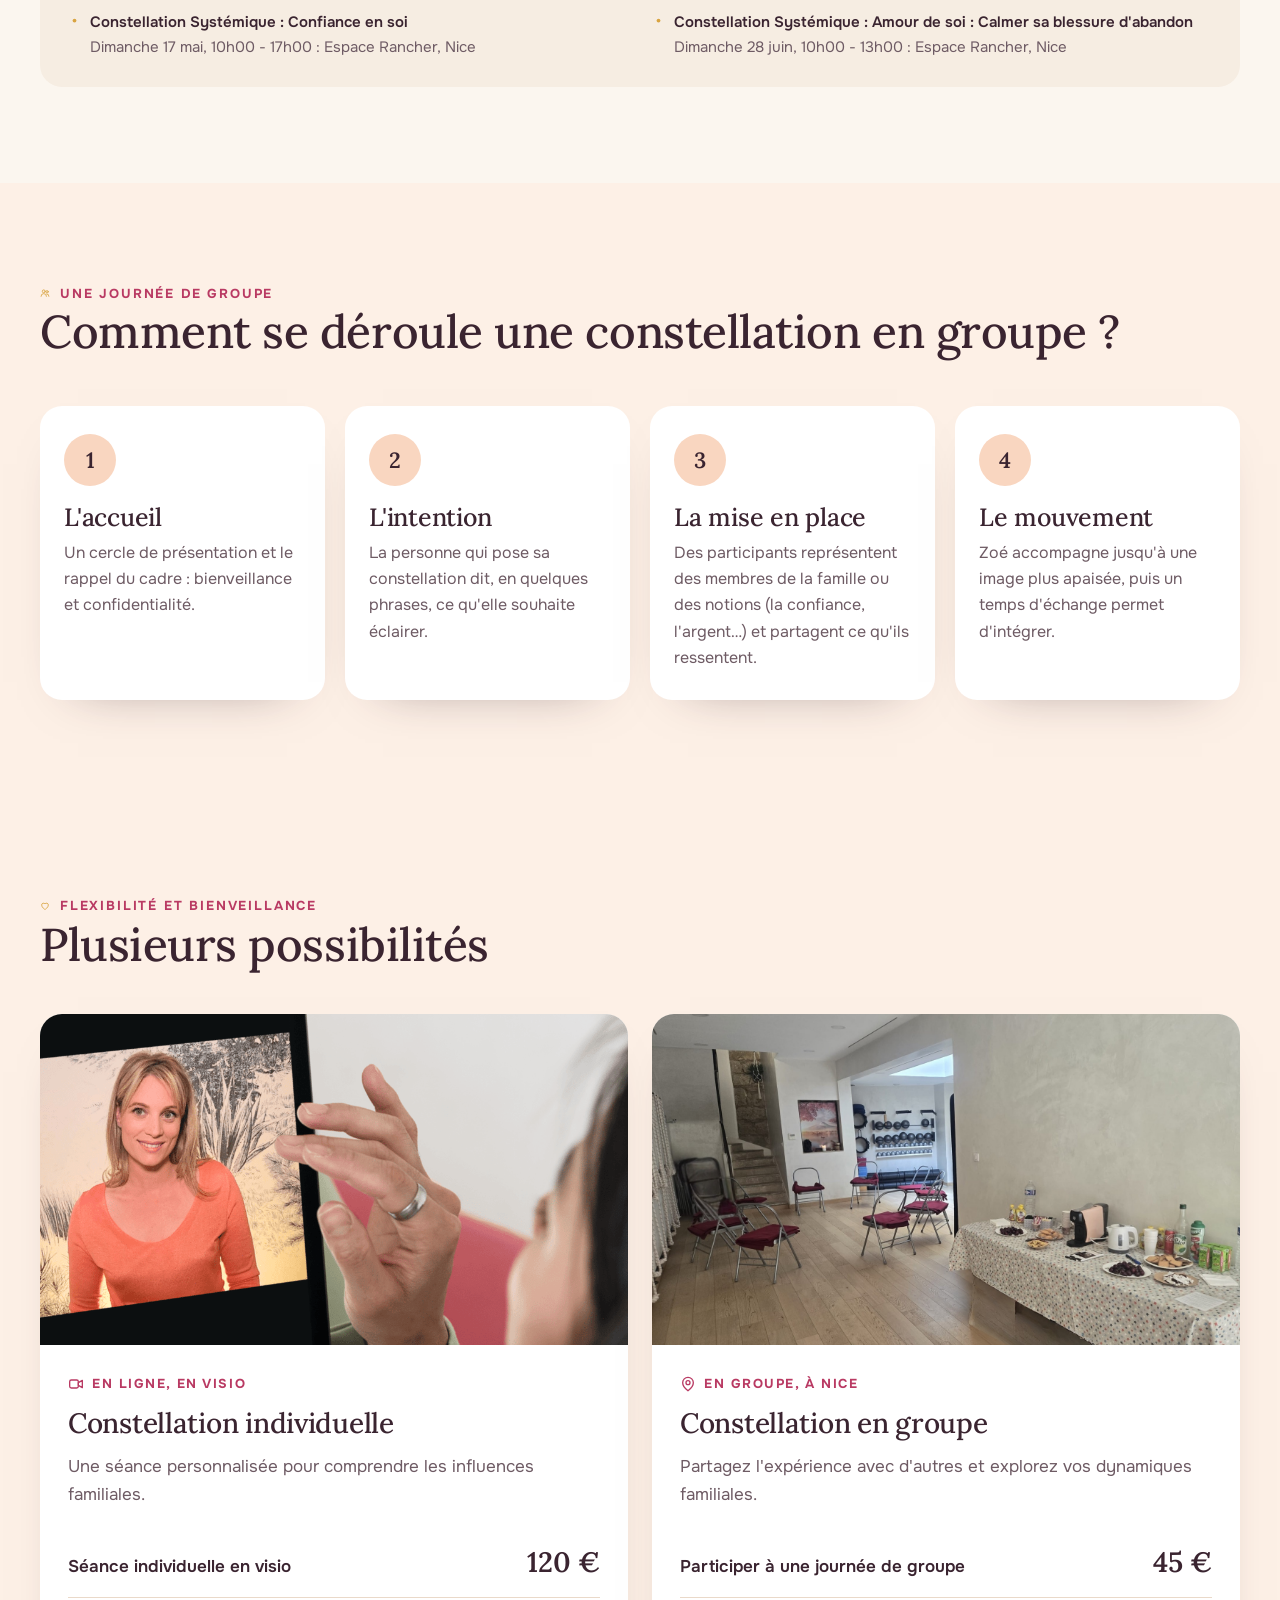
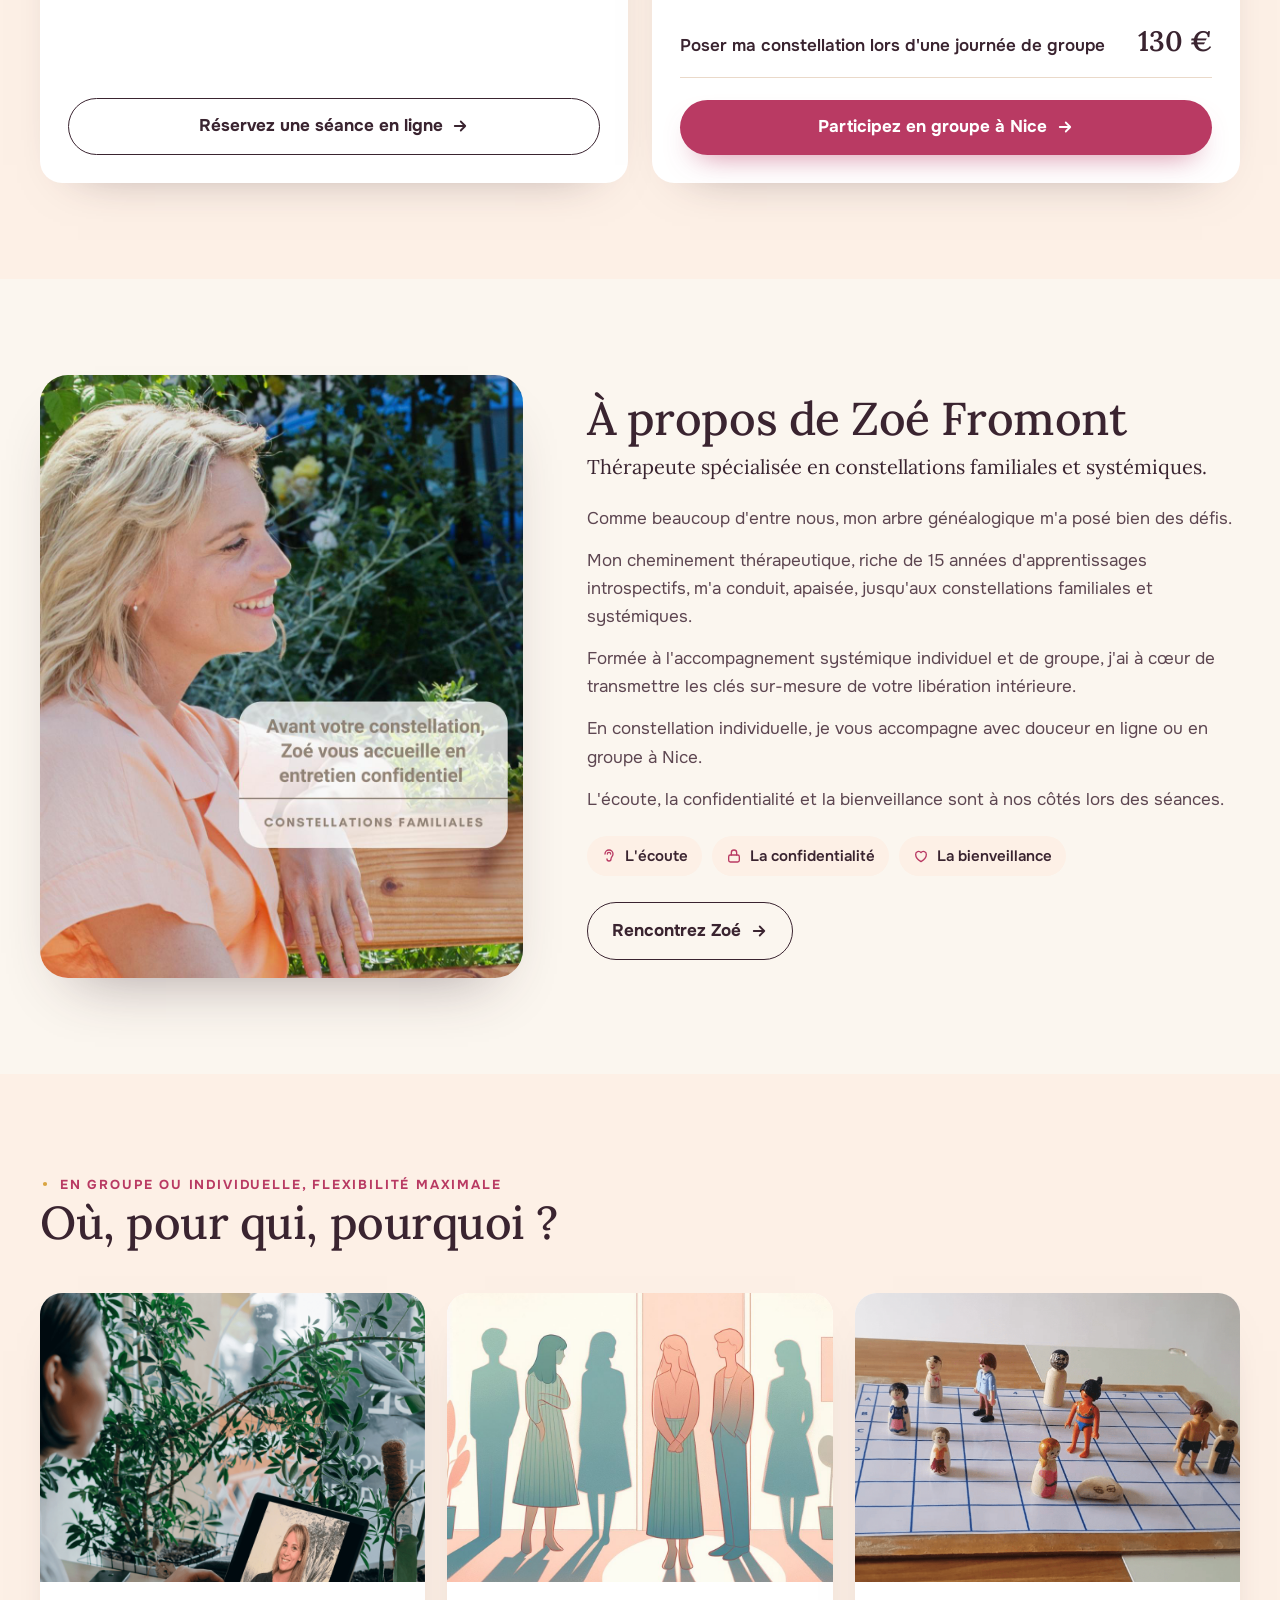
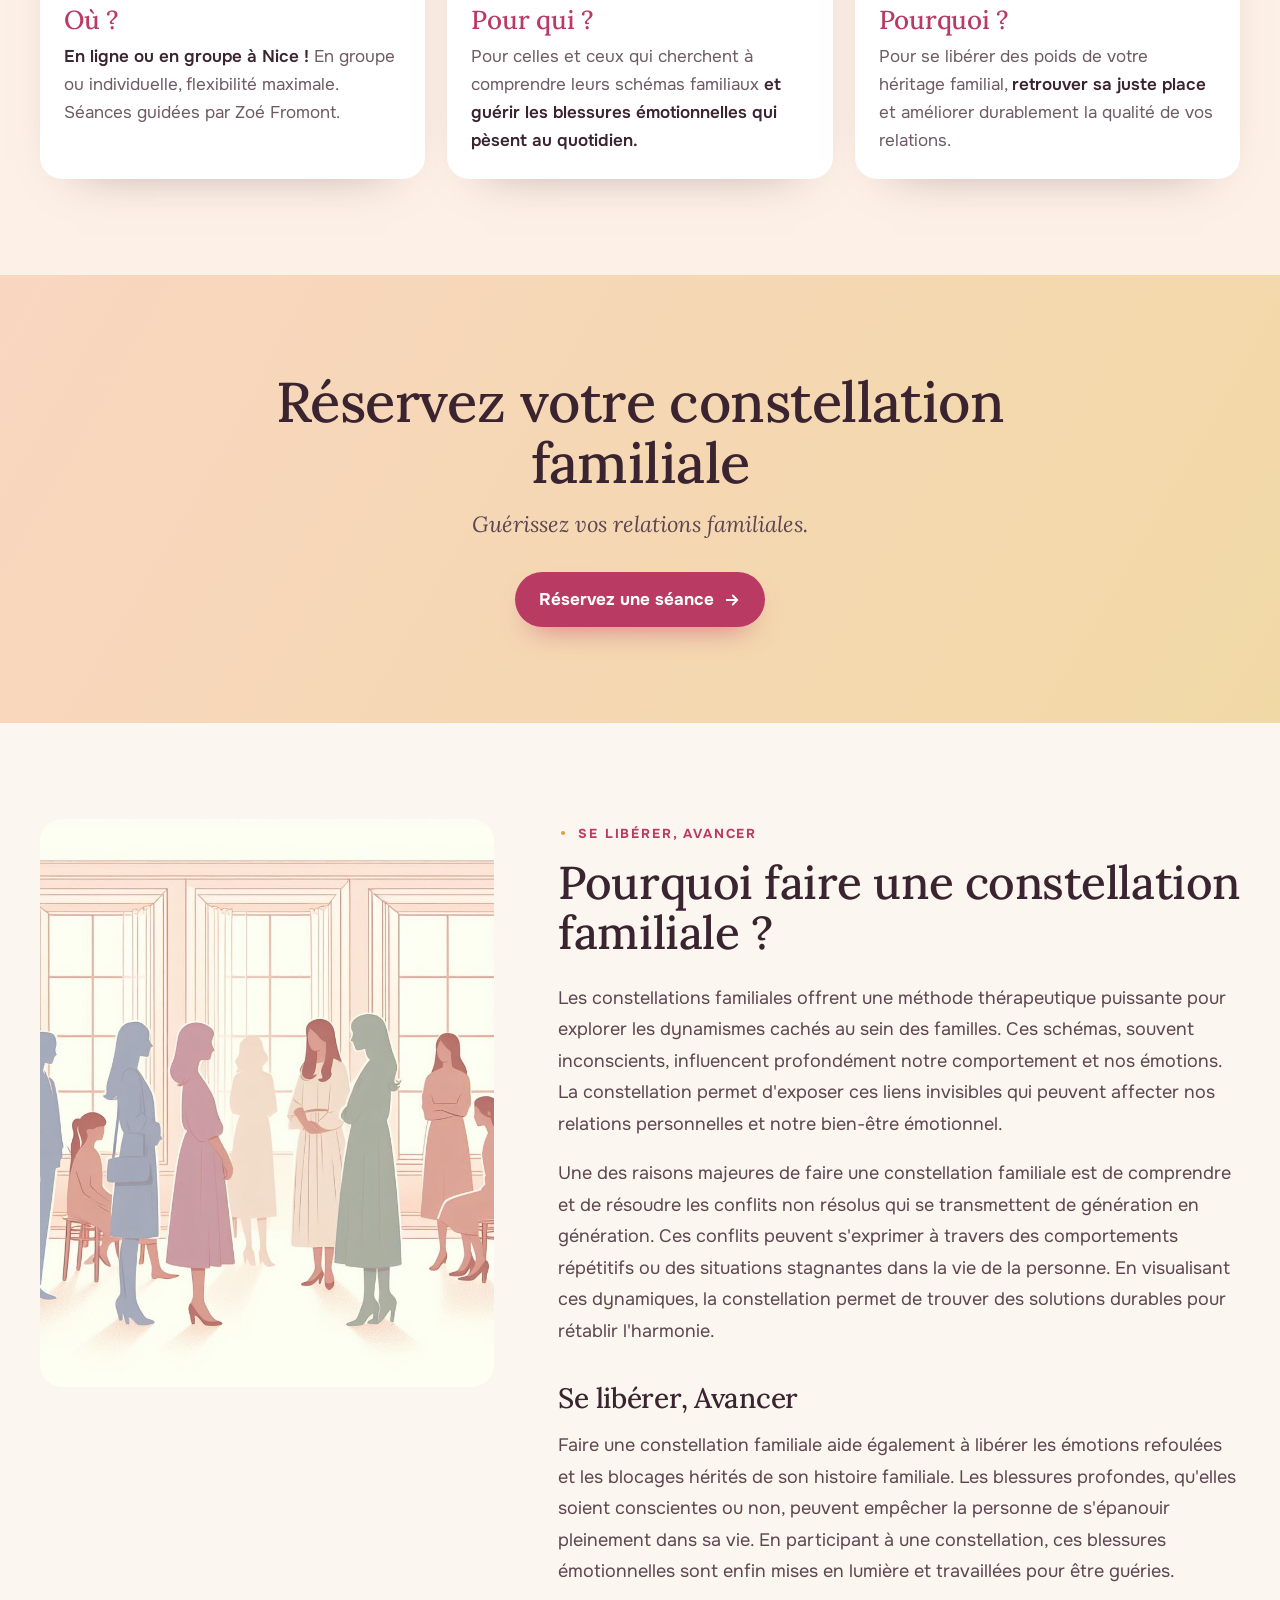
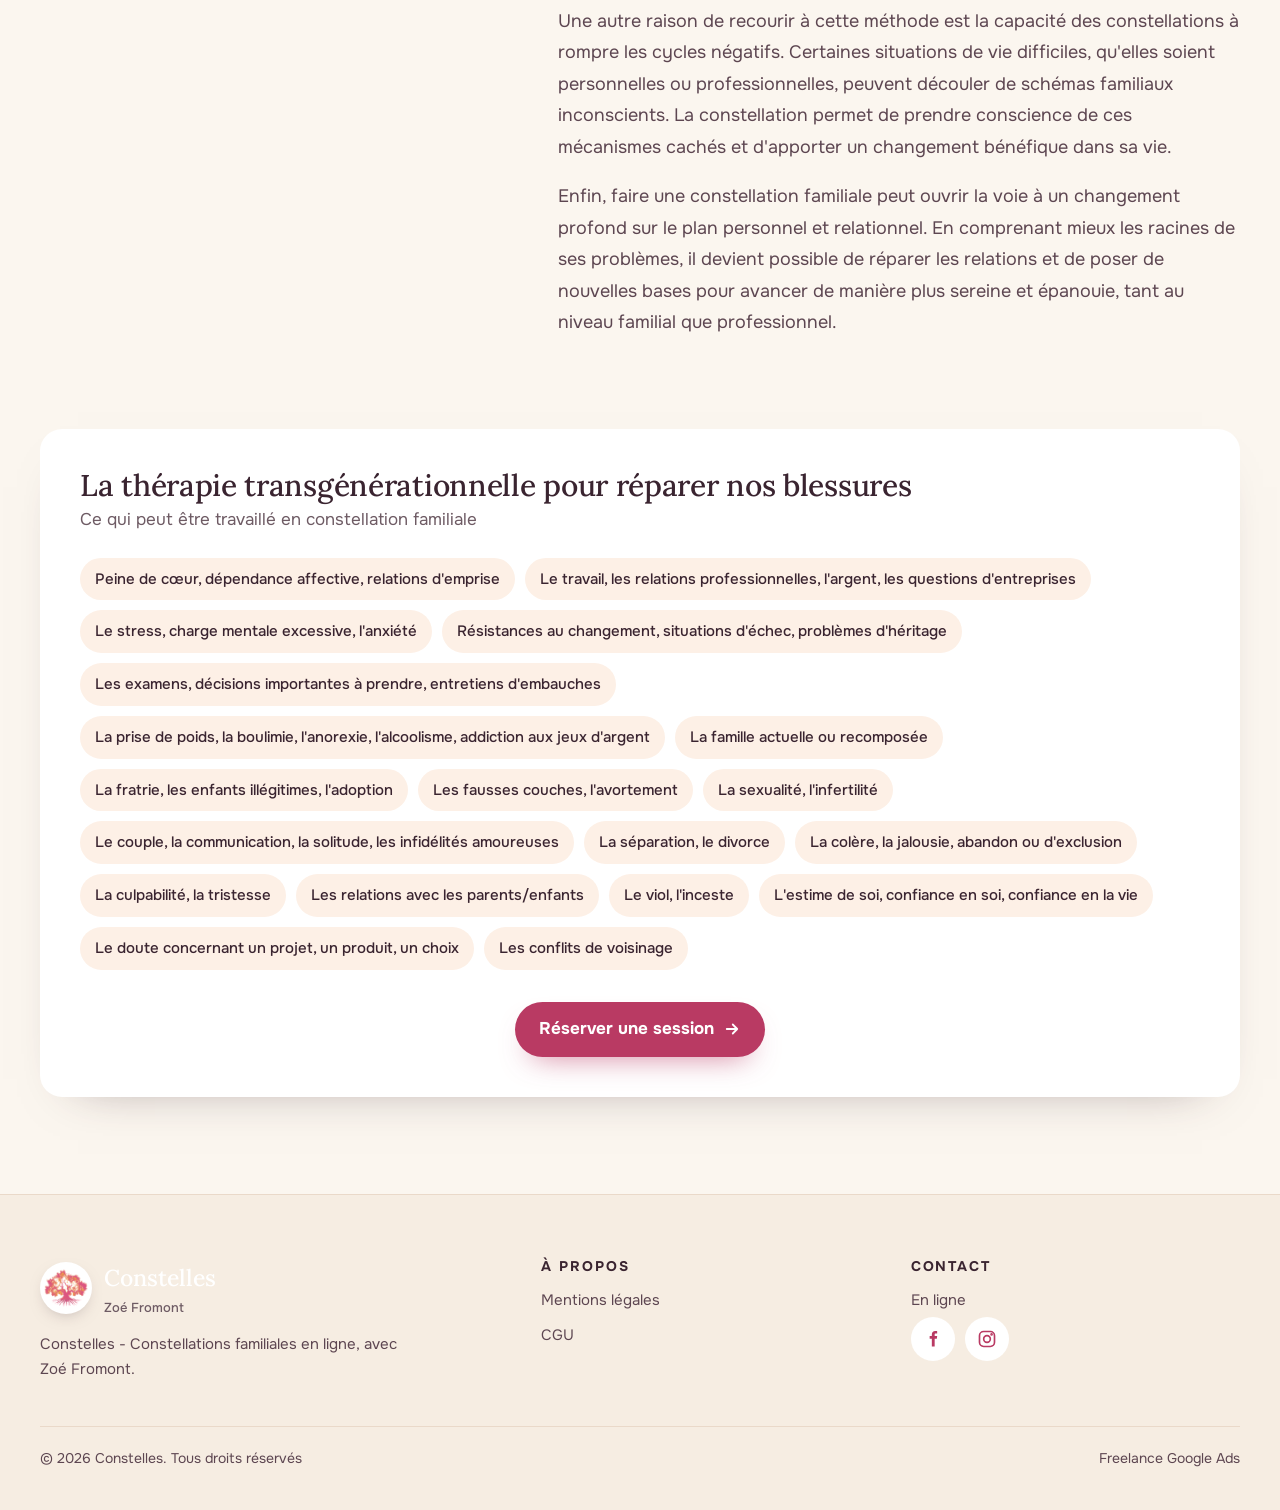
==== commit b3e0f59a: "Maquette 3 : retouches demandées par Zoé le 27/10 Horaires 9h00 - 17h00, titre sur deux lignes en Lo" ====
--- a/maquette-3-rencontre.html
+++ b/maquette-3-rencontre.html
@@ -16,7 +16,7 @@
 <meta property="og:url" content="https://constelles-familiales.fr/">
 <link rel="preconnect" href="https://fonts.googleapis.com">
 <link rel="preconnect" href="https://fonts.gstatic.com" crossorigin>
-<link href="https://fonts.googleapis.com/css2?family=Fraunces:opsz,wght,SOFT@9..144,400..600,50..100&family=Onest:wght@400;500;600;700&display=swap" rel="stylesheet">
+<link href="https://fonts.googleapis.com/css2?family=Lora:ital,wght@0,400..700;1,400..700&family=Onest:wght@400;500;600;700&display=swap" rel="stylesheet">
 <link rel="stylesheet" href="assets/barre.css">
 <script type="application/ld+json">
 {
@@ -43,10 +43,10 @@
       "jobTitle": "Thérapeute systémique, constellations familiales et systémiques",
       "image": "https://constelles-familiales.fr/assets/images/client/zoe.png"
     },
-    {"@type": "Event", "name": "Journée de constellations familiales à Nice", "startDate": "2026-11-08", "eventAttendanceMode": "https://schema.org/OfflineEventAttendanceMode", "eventStatus": "https://schema.org/EventScheduled", "location": {"@type": "Place", "name": "Espace Rancher", "address": {"@type": "PostalAddress", "addressLocality": "Nice", "addressCountry": "FR"}}, "organizer": {"@id": "https://constelles-familiales.fr/#zoe"}, "offers": [{"@type": "Offer", "name": "Participer à une journée de groupe", "price": "45", "priceCurrency": "EUR", "url": "https://tally.so/r/wAJOzz"}, {"@type": "Offer", "name": "Poser ma constellation lors d'une journée de groupe", "price": "130", "priceCurrency": "EUR", "url": "https://tally.so/r/wAJOzz"}]},
-    {"@type": "Event", "name": "Journée de constellations familiales à Nice", "startDate": "2026-11-22", "eventAttendanceMode": "https://schema.org/OfflineEventAttendanceMode", "eventStatus": "https://schema.org/EventScheduled", "location": {"@type": "Place", "name": "Espace Rancher", "address": {"@type": "PostalAddress", "addressLocality": "Nice", "addressCountry": "FR"}}, "organizer": {"@id": "https://constelles-familiales.fr/#zoe"}, "offers": [{"@type": "Offer", "price": "45", "priceCurrency": "EUR", "url": "https://tally.so/r/wAJOzz"}, {"@type": "Offer", "price": "130", "priceCurrency": "EUR", "url": "https://tally.so/r/wAJOzz"}]},
-    {"@type": "Event", "name": "Journée de constellations familiales à Nice", "startDate": "2026-12-13", "eventAttendanceMode": "https://schema.org/OfflineEventAttendanceMode", "eventStatus": "https://schema.org/EventScheduled", "location": {"@type": "Place", "name": "Espace Rancher", "address": {"@type": "PostalAddress", "addressLocality": "Nice", "addressCountry": "FR"}}, "organizer": {"@id": "https://constelles-familiales.fr/#zoe"}, "offers": [{"@type": "Offer", "price": "45", "priceCurrency": "EUR", "url": "https://tally.so/r/wAJOzz"}, {"@type": "Offer", "price": "130", "priceCurrency": "EUR", "url": "https://tally.so/r/wAJOzz"}]},
-    {"@type": "Event", "name": "Journée de constellations familiales à Nice", "startDate": "2027-01-31", "eventAttendanceMode": "https://schema.org/OfflineEventAttendanceMode", "eventStatus": "https://schema.org/EventScheduled", "location": {"@type": "Place", "name": "Espace Rancher", "address": {"@type": "PostalAddress", "addressLocality": "Nice", "addressCountry": "FR"}}, "organizer": {"@id": "https://constelles-familiales.fr/#zoe"}, "offers": [{"@type": "Offer", "price": "45", "priceCurrency": "EUR", "url": "https://tally.so/r/wAJOzz"}, {"@type": "Offer", "price": "130", "priceCurrency": "EUR", "url": "https://tally.so/r/wAJOzz"}]},
+    {"@type": "Event", "name": "Journée de constellations familiales à Nice", "startDate": "2026-11-08T09:00:00+01:00", "endDate": "2026-11-08T17:00:00+01:00", "eventAttendanceMode": "https://schema.org/OfflineEventAttendanceMode", "eventStatus": "https://schema.org/EventScheduled", "location": {"@type": "Place", "name": "Espace Rancher", "address": {"@type": "PostalAddress", "addressLocality": "Nice", "addressCountry": "FR"}}, "organizer": {"@id": "https://constelles-familiales.fr/#zoe"}, "offers": [{"@type": "Offer", "name": "Participer à une journée de groupe", "price": "45", "priceCurrency": "EUR", "url": "https://tally.so/r/wAJOzz"}, {"@type": "Offer", "name": "Poser ma constellation lors d'une journée de groupe", "price": "130", "priceCurrency": "EUR", "url": "https://tally.so/r/wAJOzz"}]},
+    {"@type": "Event", "name": "Journée de constellations familiales à Nice", "startDate": "2026-11-22T09:00:00+01:00", "endDate": "2026-11-22T17:00:00+01:00", "eventAttendanceMode": "https://schema.org/OfflineEventAttendanceMode", "eventStatus": "https://schema.org/EventScheduled", "location": {"@type": "Place", "name": "Espace Rancher", "address": {"@type": "PostalAddress", "addressLocality": "Nice", "addressCountry": "FR"}}, "organizer": {"@id": "https://constelles-familiales.fr/#zoe"}, "offers": [{"@type": "Offer", "price": "45", "priceCurrency": "EUR", "url": "https://tally.so/r/wAJOzz"}, {"@type": "Offer", "price": "130", "priceCurrency": "EUR", "url": "https://tally.so/r/wAJOzz"}]},
+    {"@type": "Event", "name": "Journée de constellations familiales à Nice", "startDate": "2026-12-13T09:00:00+01:00", "endDate": "2026-12-13T17:00:00+01:00", "eventAttendanceMode": "https://schema.org/OfflineEventAttendanceMode", "eventStatus": "https://schema.org/EventScheduled", "location": {"@type": "Place", "name": "Espace Rancher", "address": {"@type": "PostalAddress", "addressLocality": "Nice", "addressCountry": "FR"}}, "organizer": {"@id": "https://constelles-familiales.fr/#zoe"}, "offers": [{"@type": "Offer", "price": "45", "priceCurrency": "EUR", "url": "https://tally.so/r/wAJOzz"}, {"@type": "Offer", "price": "130", "priceCurrency": "EUR", "url": "https://tally.so/r/wAJOzz"}]},
+    {"@type": "Event", "name": "Journée de constellations familiales à Nice", "startDate": "2027-01-31T09:00:00+01:00", "endDate": "2027-01-31T17:00:00+01:00", "eventAttendanceMode": "https://schema.org/OfflineEventAttendanceMode", "eventStatus": "https://schema.org/EventScheduled", "location": {"@type": "Place", "name": "Espace Rancher", "address": {"@type": "PostalAddress", "addressLocality": "Nice", "addressCountry": "FR"}}, "organizer": {"@id": "https://constelles-familiales.fr/#zoe"}, "offers": [{"@type": "Offer", "price": "45", "priceCurrency": "EUR", "url": "https://tally.so/r/wAJOzz"}, {"@type": "Offer", "price": "130", "priceCurrency": "EUR", "url": "https://tally.so/r/wAJOzz"}]},
     {"@type": "Event", "name": "Constellation systémique : Harmonie de mon image et mon corps", "startDate": "2026-11-07T15:30:00+01:00", "endDate": "2026-11-07T18:30:00+01:00", "eventAttendanceMode": "https://schema.org/OfflineEventAttendanceMode", "eventStatus": "https://schema.org/EventScheduled", "image": "https://constelles-familiales.fr/assets/images/client/harmonie-image-corps-2026-11-07.jpg", "location": {"@type": "Place", "name": "Espace Rancher", "address": {"@type": "PostalAddress", "addressLocality": "Nice", "addressCountry": "FR"}}, "organizer": {"@id": "https://constelles-familiales.fr/#zoe"}, "offers": {"@type": "Offer", "price": "80", "priceCurrency": "EUR", "url": "https://tally.so/r/mOde2Y"}},
     {"@type": "Event", "name": "Constellation systémique : Abondance financière", "startDate": "2027-01-30T15:30:00+01:00", "endDate": "2027-01-30T18:30:00+01:00", "eventAttendanceMode": "https://schema.org/OfflineEventAttendanceMode", "eventStatus": "https://schema.org/EventScheduled", "image": "https://constelles-familiales.fr/assets/images/client/abondance-financiere-2027-01-30.jpg", "location": {"@type": "Place", "name": "Espace Rancher", "address": {"@type": "PostalAddress", "addressLocality": "Nice", "addressCountry": "FR"}}, "organizer": {"@id": "https://constelles-familiales.fr/#zoe"}, "offers": {"@type": "Offer", "price": "80", "priceCurrency": "EUR", "url": "https://tally.so/r/mOde2Y"}}
   ]
@@ -57,7 +57,7 @@
   --creme:#fbf6ef;--creme-2:#f6ede2;--peche-clair:#fdf0e6;--peche:#f3b493;--peche-2:#f9d6c0;--or:#d9a441;--or-clair:#f1d9a6;
   --encre:#3a2430;--encre-2:#5d4651;--gris:#6e5b64;--trait:#ead9c9;--brun:#3a2430;--brun-2:#4a3140;
   --rose-fonce:#b93a63;--rose-hover:#a12f55;--rose-pale:#f8dfe6;
-  --display:'Fraunces',Georgia,serif;--body:'Onest',system-ui,-apple-system,sans-serif;
+  --display:'Lora',Georgia,serif;--body:'Onest',system-ui,-apple-system,sans-serif;
   --r:22px;--ombre:0 30px 60px -34px rgba(58,36,48,.45);--ombre-douce:0 20px 50px -38px rgba(58,36,48,.55)
 }
 *{box-sizing:border-box;margin:0;padding:0}
@@ -102,7 +102,7 @@
 .tel svg{width:18px;height:18px;color:var(--rose-fonce)}
 .tel small{display:block;font-size:12px;font-weight:500;color:var(--gris);line-height:1}
 .hero-grille{position:relative;display:grid;grid-template-columns:1.15fr .85fr;gap:48px;align-items:center;padding:12px 0 104px}
-.hero h1{font-size:clamp(40px,5vw,66px);margin:16px 0 18px;max-width:15ch;text-wrap:balance}
+.hero h1{font-size:clamp(40px,5vw,62px);margin:16px 0 18px;max-width:none;text-wrap:balance}
 .hero h1 em{font-style:italic;font-weight:400;color:var(--rose-fonce)}
 .accroche{font-size:20px;color:var(--encre-2);max-width:42ch}
 .offre{border-left:3px solid var(--or);padding:4px 0 4px 18px;margin:26px 0 22px}
@@ -157,6 +157,7 @@
 .frise li:first-child{border-top-color:var(--rose-fonce);background:linear-gradient(180deg,#fff,var(--peche-clair))}
 .frise .jour{font-size:13px;font-weight:700;letter-spacing:.14em;text-transform:uppercase;color:var(--gris)}
 .frise .date{font-family:var(--display);font-weight:500;font-size:clamp(26px,2.6vw,34px);line-height:1.1;display:block;margin-top:4px;font-variation-settings:"SOFT" 100,"opsz" 48}
+.frise .heure{display:block;margin-top:6px;font-size:15px;font-weight:600;color:var(--encre-2)}
 .frise .badge{display:inline-block;margin-top:12px;font-size:13px;font-weight:700;color:#fff;background:var(--rose-fonce);padding:3px 11px;border-radius:999px}
 .tarifs{display:flex;justify-content:center;gap:14px;flex-wrap:wrap;margin:36px 0 0}
 .tarif{display:flex;align-items:baseline;gap:12px;padding:14px 22px;border-radius:16px;background:var(--peche-clair);border:1px solid var(--peche-2)}
@@ -187,6 +188,31 @@
 .avis figcaption i{width:40px;height:40px;border-radius:50%;display:grid;place-items:center;font-style:normal;font-family:var(--display);background:var(--peche);color:var(--encre)}
 .avis figcaption small{display:block;font-weight:500;font-size:13px;color:var(--gris)}
 .avis figure:first-child figcaption small{color:var(--gris)}
+
+/* Bandeau salle + témoignages : phrase, vidéo au milieu, avis à droite */
+.temoins{padding:64px 0}
+.salle{grid-template-columns:minmax(0,.9fr) 250px minmax(0,1.25fr);gap:40px;align-items:center;margin:0}
+.salle .phrase{font-size:clamp(24px,2.3vw,32px);max-width:16ch}
+.temoins-col .tete{margin-bottom:14px;align-items:center;gap:12px}
+.temoins-col h2{font-size:30px;margin-top:4px}
+.temoins-col .score{gap:10px}.temoins-col .score b{font-size:34px}.temoins-col .score > span{font-size:13px}.temoins-col .score .etoiles svg{width:14px;height:14px}
+.temoins-col .avis{display:flex;flex-direction:column;gap:10px}
+.temoins-col .avis figure{padding:14px 18px;gap:6px;border-radius:16px}
+.temoins-col .avis .etoiles svg{width:13px;height:13px}
+.temoins-col .avis blockquote,.temoins-col .avis figure:first-child blockquote{font-family:var(--body);font-size:14px;line-height:1.5}
+.temoins-col .avis figcaption{font-size:14px;gap:10px}
+.temoins-col .avis figcaption i{width:28px;height:28px;font-size:13px}
+.temoins-col .avis figcaption small{font-size:12px;display:inline;margin-left:6px}
+@media(max-width:1080px){
+  .salle{grid-template-columns:230px minmax(0,1fr);gap:28px 32px}
+  .salle .salle-texte{grid-column:1/-1;text-align:center}.salle .phrase{max-width:30ch;margin-inline:auto}
+  .temoins-col .avis figure:first-child{grid-column:auto}
+}
+@media(max-width:640px){
+  .salle{grid-template-columns:1fr;justify-items:center}
+  .salle .video{max-width:240px}
+  .temoins-col{width:100%;text-align:left}
+}
 
 /* ---------- SECTIONS CLAIRES ---------- */
 .creme{background:var(--creme);padding:96px 0}
@@ -256,7 +282,7 @@
 .zoe-photo img{border-radius:28px;width:100%;aspect-ratio:4/5;object-fit:cover;box-shadow:var(--ombre)}
 .zoe-photo .etiquette{position:absolute;right:-18px;top:36px;background:#fff;color:var(--encre);padding:14px 18px;border-radius:16px;font-size:14px;line-height:1.35;max-width:220px;box-shadow:var(--ombre)}
 .zoe-photo .etiquette b{display:block;font-family:var(--display);font-weight:600;font-size:22px;color:var(--rose-fonce)}
-.zoe-texte h2{margin:10px 0 6px}
+.zoe-texte h2{margin:0 0 6px}
 .zoe-texte .titre-pro{font-family:var(--display);font-size:21px;color:var(--rose-fonce);margin-bottom:22px;font-variation-settings:"SOFT" 100,"opsz" 24}
 .zoe-texte p{margin-bottom:14px;color:var(--encre-2)}
 .zoe-texte p:first-of-type{font-size:20px;color:var(--encre)}
@@ -343,7 +369,7 @@
   .portrait .cadre{order:-1;justify-self:center;width:min(70%,322px);aspect-ratio:5/6;border-radius:220px 220px 28px 28px}
   .citation{order:2;position:relative;right:auto;bottom:auto;width:auto;margin:6px 0 0;box-shadow:var(--ombre-douce)}
   .hero h1{max-width:none}
-  .salle{grid-template-columns:1fr;justify-items:center;text-align:center;gap:28px;margin-bottom:56px}.salle .phrase{font-size:clamp(22px,5.6vw,28px);max-width:30ch}.salle .lieu{margin-top:12px}.salle .video{max-width:300px}
+  .salle .phrase{font-size:clamp(22px,5.6vw,28px)}.salle .lieu{margin-top:12px}
   .duo,.formules,.trio{grid-template-columns:1fr}
   .atelier{grid-template-columns:1fr;gap:22px}.atelier figure{max-width:380px}
   .zoe-grille,.long{grid-template-columns:1fr}
@@ -436,7 +462,7 @@
       <div class="hero-grille">
         <div class="hero-texte">
           <span class="kicker"><svg aria-hidden="true"><use href="#i-astre"/></svg>Zoé Fromont, thérapeute systémique</span>
-          <h1>Constellations familiales à Nice, <em>en groupe ou en visio</em></h1>
+          <h1>Constellations familiales à Nice,<br> <em>en groupe ou en visio</em></h1>
           <p class="accroche">Libérez-vous des schémas familiaux problématiques.</p>
           <div>
             <div class="offre"><p>Participer à une journée de Constellations familiales pour seulement <strong>45 €</strong></p></div>
@@ -512,13 +538,13 @@
         <span class="kicker"><svg aria-hidden="true"><use href="#i-astre"/></svg>Prochaines constellations familiales</span>
         <h2>Les prochaines journées à Nice</h2>
       </div>
-      <p class="chapo">En groupe, en centre-ville, avec Zoé.</p>
+      <p class="chapo">En groupe, en centre-ville, avec Zoé, de 9h00 à 17h00.</p>
     </div>
     <ol class="frise">
-      <li><span class="jour">Dimanche</span><span class="date">8 novembre</span><span class="badge">La prochaine</span></li>
-      <li><span class="jour">Dimanche</span><span class="date">22 novembre</span></li>
-      <li><span class="jour">Dimanche</span><span class="date">13 décembre</span></li>
-      <li><span class="jour">Dimanche</span><span class="date">31 janvier</span></li>
+      <li><span class="jour">Dimanche</span><span class="date">8 novembre</span><span class="heure">9h00 - 17h00</span><span class="badge">La prochaine</span></li>
+      <li><span class="jour">Dimanche</span><span class="date">22 novembre</span><span class="heure">9h00 - 17h00</span></li>
+      <li><span class="jour">Dimanche</span><span class="date">13 décembre</span><span class="heure">9h00 - 17h00</span></li>
+      <li><span class="jour">Dimanche</span><span class="date">31 janvier</span><span class="heure">9h00 - 17h00</span></li>
     </ol>
     <div class="tarifs">
       <div class="tarif"><b>45 €</b><span>Participer à une journée de groupe</span></div>
@@ -532,35 +558,37 @@
 <section id="testimonials" class="temoins">
   <div class="wrap">
     <div class="salle">
-      <div>
+      <div class="salle-texte">
         <p class="phrase">Vivez cette belle aventure en groupe en centre-ville à Nice, dans une salle de yoga confortable et lumineuse</p>
         <p class="lieu"><svg aria-hidden="true"><use href="#i-lieu"/></svg>L'Espace Rancher, à Nice</p>
       </div>
       <div class="video"><video src="assets/videos/constellation-groupe.mp4" poster="assets/img/constellation-groupe-affiche.jpg" controls playsinline preload="none" width="478" height="850" aria-label="Visite en vidéo de la salle de l'Espace Rancher"></video></div>
-    </div>
-    <div class="tete">
-      <div>
-        <span class="kicker"><svg aria-hidden="true"><use href="#i-coeur"/></svg>Ils et elles l'ont vécu</span>
-        <h2>Témoignages</h2>
-      </div>
-      <div class="score"><b>5/5</b><span><span class="etoiles" role="img" aria-label="5 étoiles sur 5"><svg><use href="#i-etoile"/></svg><svg><use href="#i-etoile"/></svg><svg><use href="#i-etoile"/></svg><svg><use href="#i-etoile"/></svg><svg><use href="#i-etoile"/></svg></span><br>96 avis Google</span></div>
-    </div>
-    <div class="avis">
-      <figure>
-        <span class="etoiles" role="img" aria-label="5 étoiles sur 5"><svg><use href="#i-etoile"/></svg><svg><use href="#i-etoile"/></svg><svg><use href="#i-etoile"/></svg><svg><use href="#i-etoile"/></svg><svg><use href="#i-etoile"/></svg></span>
-        <blockquote>J'ai eu la chance de participer à une constellation familiale avec Zoé, c'était Whaou ! Une expérience à vivre, à faire et à refaire… Le monde serait sûrement plus beau si tout le monde travaillait sur soi à travers les constellations familiales. Zoé est d'une bienveillance, d'une gentillesse, d'une douceur incroyable. Elle a une très belle énergie en elle et vous la transmet dès que vous la rencontrez. À très bientôt Zoé</blockquote>
-        <figcaption><i aria-hidden="true">M</i><span>Marie Cauvin<small>Avis Google</small></span></figcaption>
-      </figure>
-      <figure>
-        <span class="etoiles" role="img" aria-label="5 étoiles sur 5"><svg><use href="#i-etoile"/></svg><svg><use href="#i-etoile"/></svg><svg><use href="#i-etoile"/></svg><svg><use href="#i-etoile"/></svg><svg><use href="#i-etoile"/></svg></span>
-        <blockquote>Une constellation familiale riche en émotions, Zoé est dans un accompagnement bienveillant, doux et rassurant. Je vous recommande de vivre cette expérience de connexion avec notre propre vie.</blockquote>
-        <figcaption><i aria-hidden="true">C</i><span>Corinne Hoarau<small>Avis Google</small></span></figcaption>
-      </figure>
-      <figure>
-        <span class="etoiles" role="img" aria-label="5 étoiles sur 5"><svg><use href="#i-etoile"/></svg><svg><use href="#i-etoile"/></svg><svg><use href="#i-etoile"/></svg><svg><use href="#i-etoile"/></svg><svg><use href="#i-etoile"/></svg></span>
-        <blockquote>Une expérience incroyable accompagnée de Zoé avec qui nous ne pouvons nous sentir qu'en sécurité, beaucoup de professionnalisme et de douceur. Un grand merci et à très vite</blockquote>
-        <figcaption><i aria-hidden="true">J</i><span>Jennifer Robaut<small>Avis Google</small></span></figcaption>
-      </figure>
+      <div class="temoins-col">
+        <div class="tete">
+          <div>
+            <span class="kicker"><svg aria-hidden="true"><use href="#i-coeur"/></svg>Ils et elles l'ont vécu</span>
+            <h2>Témoignages</h2>
+          </div>
+          <div class="score"><b>5/5</b><span><span class="etoiles" role="img" aria-label="5 étoiles sur 5"><svg><use href="#i-etoile"/></svg><svg><use href="#i-etoile"/></svg><svg><use href="#i-etoile"/></svg><svg><use href="#i-etoile"/></svg><svg><use href="#i-etoile"/></svg></span><br>96 avis Google</span></div>
+        </div>
+        <div class="avis">
+        <figure>
+          <span class="etoiles" role="img" aria-label="5 étoiles sur 5"><svg><use href="#i-etoile"/></svg><svg><use href="#i-etoile"/></svg><svg><use href="#i-etoile"/></svg><svg><use href="#i-etoile"/></svg><svg><use href="#i-etoile"/></svg></span>
+          <blockquote>J'ai eu la chance de participer à une constellation familiale avec Zoé, c'était Whaou ! Une expérience à vivre, à faire et à refaire… Le monde serait sûrement plus beau si tout le monde travaillait sur soi à travers les constellations familiales. Zoé est d'une bienveillance, d'une gentillesse, d'une douceur incroyable. Elle a une très belle énergie en elle et vous la transmet dès que vous la rencontrez. À très bientôt Zoé</blockquote>
+          <figcaption><i aria-hidden="true">M</i><span>Marie Cauvin<small>Avis Google</small></span></figcaption>
+        </figure>
+        <figure>
+          <span class="etoiles" role="img" aria-label="5 étoiles sur 5"><svg><use href="#i-etoile"/></svg><svg><use href="#i-etoile"/></svg><svg><use href="#i-etoile"/></svg><svg><use href="#i-etoile"/></svg><svg><use href="#i-etoile"/></svg></span>
+          <blockquote>Une constellation familiale riche en émotions, Zoé est dans un accompagnement bienveillant, doux et rassurant. Je vous recommande de vivre cette expérience de connexion avec notre propre vie.</blockquote>
+          <figcaption><i aria-hidden="true">C</i><span>Corinne Hoarau<small>Avis Google</small></span></figcaption>
+        </figure>
+        <figure>
+          <span class="etoiles" role="img" aria-label="5 étoiles sur 5"><svg><use href="#i-etoile"/></svg><svg><use href="#i-etoile"/></svg><svg><use href="#i-etoile"/></svg><svg><use href="#i-etoile"/></svg><svg><use href="#i-etoile"/></svg></span>
+          <blockquote>Une expérience incroyable accompagnée de Zoé avec qui nous ne pouvons nous sentir qu'en sécurité, beaucoup de professionnalisme et de douceur. Un grand merci et à très vite</blockquote>
+          <figcaption><i aria-hidden="true">J</i><span>Jennifer Robaut<small>Avis Google</small></span></figcaption>
+        </figure>
+        </div>
+      </div>
     </div>
   </div>
 </section>
@@ -691,10 +719,8 @@
   <div class="wrap zoe-grille">
     <div class="zoe-photo">
       <img src="assets/img/zoe-entretien.jpg" alt="Zoé Fromont dans un jardin, qui accueille pour un entretien confidentiel" width="1024" height="1280" loading="lazy">
-      <div class="etiquette"><b>15 années</b>d'apprentissages introspectifs</div>
     </div>
     <div class="zoe-texte">
-      <span class="kicker"><svg aria-hidden="true"><use href="#i-astre"/></svg>Qui va vous accompagner</span>
       <h2>À propos de Zoé Fromont</h2>
       <p class="titre-pro">Thérapeute spécialisée en constellations familiales et systémiques.</p>
       <p>Comme beaucoup d'entre nous, mon arbre généalogique m'a posé bien des défis.</p>
